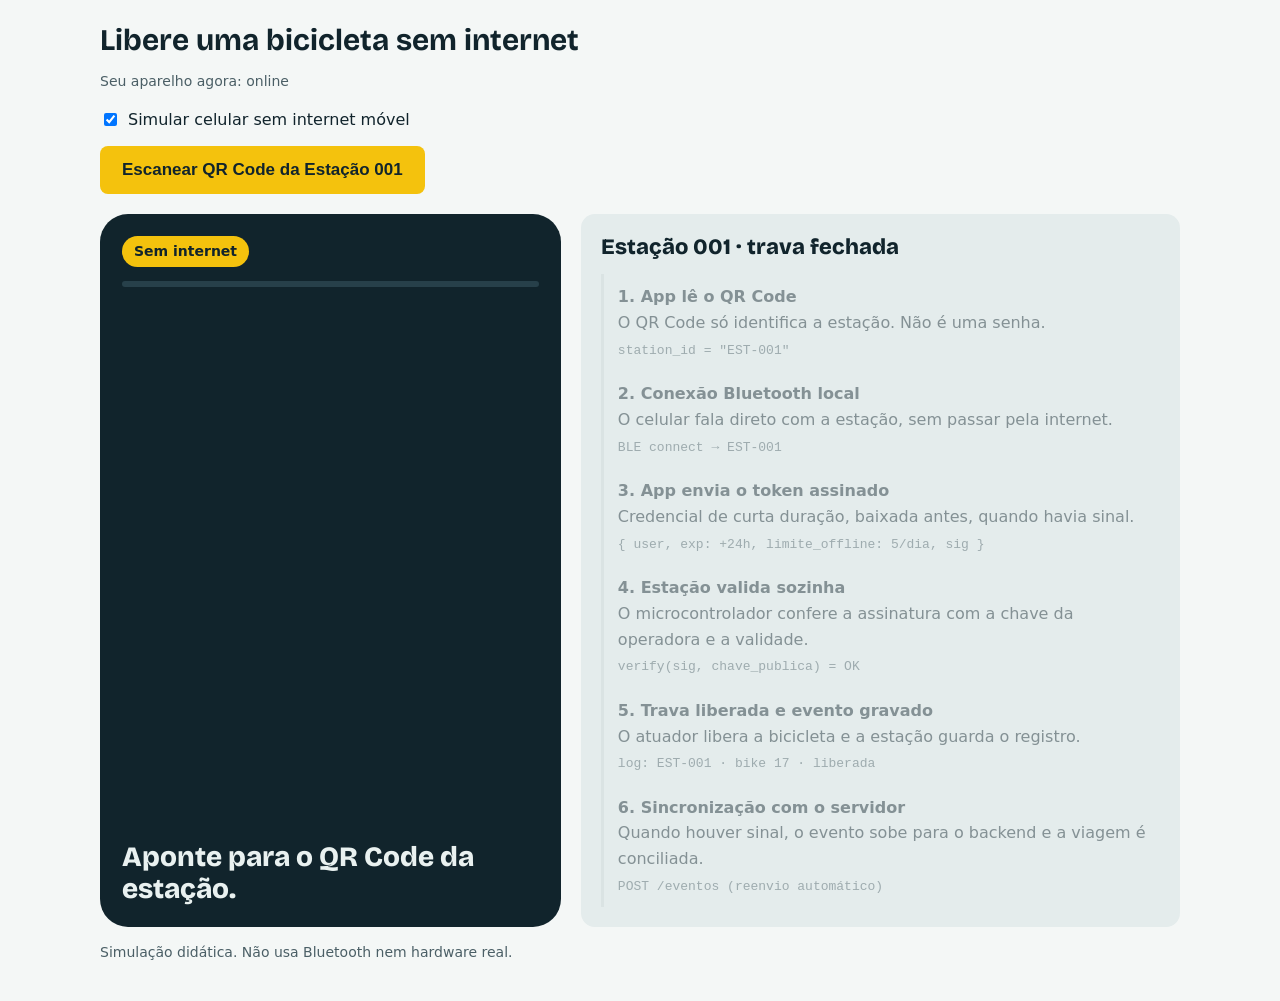
==== simulador.html @ 2314ff51 "Add files via upload" ====
<!doctype html>
<html lang="pt-BR">
<head>
<meta charset="utf-8">
<meta name="viewport" content="width=device-width, initial-scale=1">
<title>Simulador BikeConnect</title>
<link href="https://fonts.googleapis.com/css2?family=Bricolage+Grotesque:wght@600;800&display=swap" rel="stylesheet">
<link rel="stylesheet" href="style.css">
<style>
body{font-size:16px}.s{padding:24px 0}.s h1{font-size:30px;margin-bottom:6px}
.grid{display:grid;grid-template-columns:1fr 1.3fr;gap:20px;margin-top:20px}
.phone{background:#11242c;color:#e9f1f0;border-radius:28px;padding:22px;min-height:360px;display:flex;flex-direction:column;gap:14px}
.badge{align-self:flex-start;border-radius:99px;padding:4px 12px;font-size:14px;background:#27404a}.badge.off{background:var(--signal);color:#11242c;font-weight:700}
.msg{font:800 28px/1.15 "Bricolage Grotesque",sans-serif;margin-top:auto}
.bar{height:6px;border-radius:3px;background:#27404a;overflow:hidden}.bar b{display:block;height:100%;width:0;background:var(--signal);transition:width .5s}
.st{background:var(--soft);border-radius:14px;padding:20px}
.lock{font:800 22px "Bricolage Grotesque",sans-serif}.lock.open{color:var(--ocean)}
ol{list-style:none;margin:14px 0 0;padding:0}li{padding:10px 0 10px 14px;border-left:3px solid var(--line);margin:0;opacity:.45;transition:opacity .3s,border-color .3s}
li.on{opacity:1;border-color:var(--signal)}li b{display:block}li code{font-size:13px;color:var(--mute);word-break:break-all}
label{display:flex;gap:8px;align-items:center;margin:14px 0}.net{color:var(--mute);font-size:14px}
@media(max-width:700px){.grid{grid-template-columns:1fr}}
</style>
</head>
<body><div class="wrap s">
<h1>Libere uma bicicleta sem internet</h1>
<p class="net" id="net"></p>
<label><input type="checkbox" id="off" checked> Simular celular sem internet móvel</label>
<button class="btn alt" id="go">Escanear QR Code da Estação 001</button>
<div class="grid">
 <div class="phone" aria-live="polite"><span class="badge off" id="badge">Sem internet</span><div class="bar"><b id="bar"></b></div><div class="msg" id="msg">Aponte para o QR Code da estação.</div></div>
 <div class="st"><div class="lock" id="lock">Estação 001 · trava fechada</div>
  <ol id="steps">
   <li><b>1. App lê o QR Code</b>O QR Code só identifica a estação. Não é uma senha.<br><code>station_id = "EST-001"</code></li>
   <li><b>2. Conexão Bluetooth local</b>O celular fala direto com a estação, sem passar pela internet.<br><code>BLE connect → EST-001</code></li>
   <li><b>3. App envia o token assinado</b>Credencial de curta duração, baixada antes, quando havia sinal.<br><code>{ user, exp: +24h, limite_offline: 5/dia, sig }</code></li>
   <li><b>4. Estação valida sozinha</b>O microcontrolador confere a assinatura com a chave da operadora e a validade.<br><code>verify(sig, chave_publica) = OK</code></li>
   <li><b>5. Trava liberada e evento gravado</b>O atuador libera a bicicleta e a estação guarda o registro.<br><code>log: EST-001 · bike 17 · liberada</code></li>
   <li><b>6. Sincronização com o servidor</b>Quando houver sinal, o evento sobe para o backend e a viagem é conciliada.<br><code>POST /eventos (reenvio automático)</code></li>
  </ol></div>
</div>
<p class="net">Simulação didática. Não usa Bluetooth nem hardware real.</p>
</div>
<script>
var $=function(i){return document.getElementById(i)},lis=document.querySelectorAll('#steps li'),run=false;
function net(){$('net').textContent='Seu aparelho agora: '+(navigator.onLine?'online':'offline')}
net();addEventListener('online',net);addEventListener('offline',net);
$('off').onchange=function(){var o=this.checked;$('badge').textContent=o?'Sem internet':'Com internet';$('badge').className='badge'+(o?' off':'')};
var msgs=['Lendo o QR Code…','Conectando à estação por Bluetooth…','Enviando token assinado…','Estação validando o token…','Bicicleta liberada. Boa viagem!','Viagem sincronizada com o servidor.'];
function wait(t){return new Promise(function(r){setTimeout(r,t)})}
$('go').onclick=async function(){
 if(run)return;run=true;this.disabled=true;
 lis.forEach(function(l){l.className=''});$('lock').textContent='Estação 001 · trava fechada';$('lock').className='lock';$('bar').style.width='0';
 var off=$('off').checked;
 for(var i=0;i<6;i++){
  if(i==5&&off){$('msg').textContent='Sem sinal. O evento fica guardado até o celular voltar a ter internet…';await wait(1600);$('badge').textContent='Com internet';$('badge').className='badge';$('off').checked=false}
  lis[i].className='on';$('msg').textContent=msgs[i];$('bar').style.width=((i+1)/6*100)+'%';
  if(i==4){$('lock').textContent='Estação 001 · trava liberada';$('lock').className='lock open'}
  await wait(1100)}
 run=false;this.disabled=false;this.textContent='Repetir simulação';$('off').checked=true;$('badge').textContent='Sem internet';$('badge').className='badge off'};
</script>
</body></html>
---- style.css ----
:root{--paper:#f4f7f6;--ink:#11242c;--ocean:#0a5c78;--signal:#f4c20d;--line:#cfdad9;--soft:#e4ecec;--mute:#4b5f66}
@media (prefers-color-scheme:dark){:root{--paper:#0e1a20;--ink:#e9f1f0;--ocean:#6cc4de;--line:#27404a;--soft:#16272f;--mute:#9db3ba}}
*{box-sizing:border-box}html{scroll-behavior:smooth;scroll-padding-top:72px}
body{margin:0;background:var(--paper);color:var(--ink);font:18px/1.6 system-ui,-apple-system,"Segoe UI",sans-serif}
h1,h2,h3{font-family:"Bricolage Grotesque",system-ui,sans-serif;line-height:1.08;margin:0}
a{color:var(--ocean)}:focus-visible{outline:3px solid var(--signal);outline-offset:3px}
.wrap{max-width:1080px;margin:0 auto;padding:0 24px}
header{position:sticky;top:0;z-index:5;background:var(--paper);border-bottom:1px solid var(--line)}
header .wrap{display:flex;justify-content:space-between;align-items:center;height:64px}
.logo{font:800 22px "Bricolage Grotesque",sans-serif;text-decoration:none;color:var(--ink)}
.logo i{display:inline-block;width:12px;height:12px;border-radius:50%;background:var(--signal);margin-right:8px}
nav a{margin-left:20px;text-decoration:none;color:var(--mute);font-size:16px}nav a:hover{color:var(--ink)}
.hero{display:grid;grid-template-columns:1.2fr 1fr;gap:56px;align-items:center;padding:72px 0}
.hero h1{font-size:clamp(40px,6vw,72px);font-weight:800;letter-spacing:-.02em}
.hero p{max-width:34em;color:var(--mute);margin:24px 0}
.btn{display:inline-block;padding:14px 22px;border-radius:8px;background:var(--ink);color:var(--paper);font-weight:600;text-decoration:none;border:0;font-size:17px;cursor:pointer}
.btn.alt{background:var(--signal);color:#11242c}.btn[disabled]{opacity:.5;cursor:default}
.qr{background:#11242c;color:#e9f1f0;padding:32px;border-radius:20px;text-align:center}
.qr #qr{background:#fff;padding:14px;border-radius:12px;display:inline-block;line-height:0}
.qr p{color:#e9f1f0;margin:20px 0 6px;font-size:17px}.qr small{color:#9db3ba;word-break:break-all}
section{padding:64px 0;border-top:1px solid var(--line)}
section h2{font-size:clamp(30px,4vw,46px);font-weight:800;margin-bottom:12px}
.lead{color:var(--mute);max-width:40em;margin:0 0 32px}
details{border-bottom:1px solid var(--line)}
summary{cursor:pointer;padding:20px 0;list-style:none;display:flex;gap:16px;align-items:baseline;font:700 22px "Bricolage Grotesque",sans-serif}
summary::-webkit-details-marker{display:none}summary span{margin-left:auto;font:400 15px system-ui;color:var(--mute);white-space:nowrap}
summary::before{content:"+";color:var(--ocean);width:16px}details[open] summary::before{content:"–"}
details p{margin:0 0 22px 32px;max-width:44em}
.two{display:grid;grid-template-columns:1fr 1fr;gap:24px}
.card{background:var(--soft);border-radius:14px;padding:28px}
.card h3{font-size:26px;margin-bottom:4px}.card .tag{color:var(--mute);font-size:15px;margin:0 0 16px}
dl{margin:0}dt{font-weight:700;font-size:15px;margin-top:12px;color:var(--ocean)}dd{margin:2px 0 0}
.note{border-left:4px solid var(--signal);padding:4px 0 4px 18px;margin-top:32px;max-width:46em}
iframe{width:100%;height:720px;border:1px solid var(--line);border-radius:14px;background:var(--paper)}
footer{border-top:1px solid var(--line);padding:32px 0;color:var(--mute);font-size:15px}
@media(max-width:800px){.hero,.two{grid-template-columns:1fr}nav a:not(:last-child){display:none}summary span{display:none}iframe{height:820px}}
@media(prefers-reduced-motion:reduce){html{scroll-behavior:auto}*{animation:none!important;transition:none!important}}
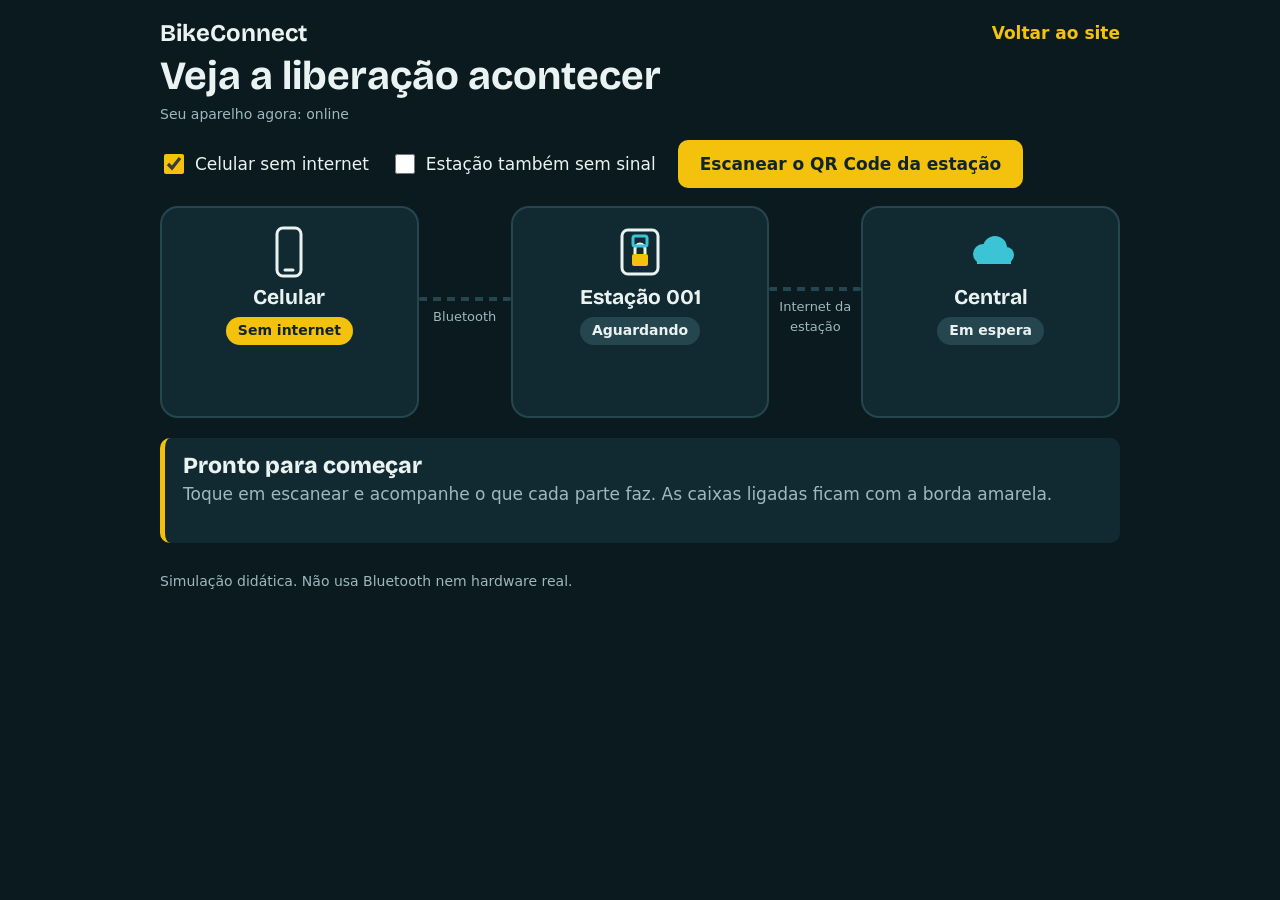
==== commit 57b46279: "Update viewport meta tag and enhance layout styles" ====
--- a/simulador.html
+++ b/simulador.html
@@ -2,60 +2,106 @@
 <html lang="pt-BR">
 <head>
 <meta charset="utf-8">
-<meta name="viewport" content="width=device-width, initial-scale=1">
+<meta name="viewport" content="width=device-width, initial-scale=1, viewport-fit=cover">
 <title>Simulador BikeConnect</title>
 <link href="https://fonts.googleapis.com/css2?family=Bricolage+Grotesque:wght@600;800&display=swap" rel="stylesheet">
-<link rel="stylesheet" href="style.css">
 <style>
-body{font-size:16px}.s{padding:24px 0}.s h1{font-size:30px;margin-bottom:6px}
-.grid{display:grid;grid-template-columns:1fr 1.3fr;gap:20px;margin-top:20px}
-.phone{background:#11242c;color:#e9f1f0;border-radius:28px;padding:22px;min-height:360px;display:flex;flex-direction:column;gap:14px}
-.badge{align-self:flex-start;border-radius:99px;padding:4px 12px;font-size:14px;background:#27404a}.badge.off{background:var(--signal);color:#11242c;font-weight:700}
-.msg{font:800 28px/1.15 "Bricolage Grotesque",sans-serif;margin-top:auto}
-.bar{height:6px;border-radius:3px;background:#27404a;overflow:hidden}.bar b{display:block;height:100%;width:0;background:var(--signal);transition:width .5s}
-.st{background:var(--soft);border-radius:14px;padding:20px}
-.lock{font:800 22px "Bricolage Grotesque",sans-serif}.lock.open{color:var(--ocean)}
-ol{list-style:none;margin:14px 0 0;padding:0}li{padding:10px 0 10px 14px;border-left:3px solid var(--line);margin:0;opacity:.45;transition:opacity .3s,border-color .3s}
-li.on{opacity:1;border-color:var(--signal)}li b{display:block}li code{font-size:13px;color:var(--mute);word-break:break-all}
-label{display:flex;gap:8px;align-items:center;margin:14px 0}.net{color:var(--mute);font-size:14px}
-@media(max-width:700px){.grid{grid-template-columns:1fr}}
+:root{--bg:#0a1a1f;--sf:#112a31;--ink:#eaf3f1;--mute:#9fb8bd;--sig:#f4c20d;--teal:#3cc4d6;--line:#25464f;--red:#e5533d;--ok:#2fb57a}
+*{box-sizing:border-box}html,body{margin:0;background:var(--bg);color:var(--ink)}
+body{font:17px/1.55 system-ui,-apple-system,"Segoe UI",Roboto,sans-serif;padding:env(safe-area-inset-top) 0 env(safe-area-inset-bottom)}
+h1,h2,h3{font-family:"Bricolage Grotesque",system-ui,sans-serif;margin:0;line-height:1.1}
+.wrap{max-width:1000px;margin:0 auto;padding:20px}
+.top{display:flex;justify-content:space-between;align-items:center;gap:12px;margin-bottom:8px}
+.top a{color:var(--sig);font-weight:600;text-decoration:none}
+body.embed .top,body.embed h1{display:none}body.embed .wrap{padding:8px 4px}
+.ctl{display:flex;flex-wrap:wrap;gap:10px 22px;align-items:center;margin:14px 0 18px}
+.ctl label{display:flex;gap:8px;align-items:center;cursor:pointer;min-height:44px}
+.ctl input{width:20px;height:20px;accent-color:var(--sig)}
+button{font:700 17px system-ui;padding:13px 22px;border:0;border-radius:10px;background:var(--sig);color:#11242c;cursor:pointer;min-height:48px}
+button[disabled]{opacity:.5;cursor:default}
+:focus-visible{outline:3px solid var(--teal);outline-offset:3px}
+.stage{display:flex;align-items:stretch;gap:0}
+.actor{flex:1 1 0;background:var(--sf);border:2px solid var(--line);border-radius:18px;padding:16px;text-align:center;transition:border-color .3s,transform .3s}
+.actor.on{border-color:var(--sig);transform:translateY(-3px)}
+.actor svg{width:56px;height:56px;margin:0 auto 6px;display:block}
+.actor h3{font-size:21px}
+.chip{display:inline-block;margin:8px 0 4px;padding:3px 12px;border-radius:99px;font-size:14px;font-weight:700;background:var(--sig);color:#11242c}
+.chip.ok{background:var(--ok);color:#fff}.chip.mute{background:var(--line);color:var(--ink)}
+.actor p{margin:6px 0 0;color:var(--mute);font-size:15px;min-height:3em}
+.link{flex:0 0 92px;display:flex;flex-direction:column;align-items:center;justify-content:center;gap:6px;font-size:13px;color:var(--mute);text-align:center}
+.link::before{content:"";display:block;width:100%;height:4px;background:repeating-linear-gradient(90deg,var(--line) 0 8px,transparent 8px 14px);border-radius:2px}
+.link.on::before{background:var(--sig);animation:fl .9s linear infinite alternate}
+.link.on{color:var(--sig);font-weight:700}
+@keyframes fl{from{opacity:.35}to{opacity:1}}
+.cap{background:var(--sf);border-left:5px solid var(--sig);border-radius:10px;padding:14px 18px;margin:20px 0 14px;min-height:6.2em}
+.cap b{display:block;font:800 23px "Bricolage Grotesque",sans-serif;margin-bottom:2px}
+.cap span{color:var(--mute)}
+ol{list-style:none;margin:0;padding:0;display:grid;grid-template-columns:repeat(4,1fr);gap:6px 16px;font-size:14px}
+ol li{border-left:3px solid var(--line);padding:4px 0 4px 10px;opacity:.5}ol li.on{opacity:1;border-color:var(--sig)}ol li.done{opacity:.85;border-color:var(--ok)}
+.note{color:var(--mute);font-size:14px;margin-top:14px}
+@media(max-width:720px){
+ body{font-size:16px}.stage{flex-direction:column}.link{flex-basis:auto;min-height:62px;flex-direction:row;gap:10px}
+ .link::before{width:4px;height:36px;background:repeating-linear-gradient(180deg,var(--line) 0 8px,transparent 8px 14px)}
+ .link.on::before{background:var(--sig)}ol{grid-template-columns:1fr 1fr}.ctl button{width:100%}
+}
+@media(prefers-reduced-motion:reduce){*{animation:none!important;transition:none!important}}
 </style>
 </head>
-<body><div class="wrap s">
-<h1>Libere uma bicicleta sem internet</h1>
-<p class="net" id="net"></p>
-<label><input type="checkbox" id="off" checked> Simular celular sem internet móvel</label>
-<button class="btn alt" id="go">Escanear QR Code da Estação 001</button>
-<div class="grid">
- <div class="phone" aria-live="polite"><span class="badge off" id="badge">Sem internet</span><div class="bar"><b id="bar"></b></div><div class="msg" id="msg">Aponte para o QR Code da estação.</div></div>
- <div class="st"><div class="lock" id="lock">Estação 001 · trava fechada</div>
-  <ol id="steps">
-   <li><b>1. App lê o QR Code</b>O QR Code só identifica a estação. Não é uma senha.<br><code>station_id = "EST-001"</code></li>
-   <li><b>2. Conexão Bluetooth local</b>O celular fala direto com a estação, sem passar pela internet.<br><code>BLE connect → EST-001</code></li>
-   <li><b>3. App envia o token assinado</b>Credencial de curta duração, baixada antes, quando havia sinal.<br><code>{ user, exp: +24h, limite_offline: 5/dia, sig }</code></li>
-   <li><b>4. Estação valida sozinha</b>O microcontrolador confere a assinatura com a chave da operadora e a validade.<br><code>verify(sig, chave_publica) = OK</code></li>
-   <li><b>5. Trava liberada e evento gravado</b>O atuador libera a bicicleta e a estação guarda o registro.<br><code>log: EST-001 · bike 17 · liberada</code></li>
-   <li><b>6. Sincronização com o servidor</b>Quando houver sinal, o evento sobe para o backend e a viagem é conciliada.<br><code>POST /eventos (reenvio automático)</code></li>
-  </ol></div>
+<body>
+<div class="wrap">
+<div class="top"><h2 style="font-size:24px">BikeConnect</h2><a href="index.html">Voltar ao site</a></div>
+<h1 style="font-size:clamp(28px,6vw,40px)">Veja a liberação acontecer</h1>
+<p id="net" class="note" style="margin:6px 0 0"></p>
+<div class="ctl">
+ <label><input type="checkbox" id="offP" checked> Celular sem internet</label>
+ <label><input type="checkbox" id="offS"> Estação também sem sinal</label>
+ <button id="go">Escanear o QR Code da estação</button>
 </div>
-<p class="net">Simulação didática. Não usa Bluetooth nem hardware real.</p>
+<div class="stage">
+ <div class="actor" id="aP"><svg viewBox="0 0 56 56" fill="none" stroke="#eaf3f1" stroke-width="3"><rect x="16" y="4" width="24" height="48" rx="6"/><path d="M24 46h8" stroke-linecap="round"/></svg><h3>Celular</h3><span class="chip" id="cP">Sem internet</span><p id="tP"></p></div>
+ <div class="link" id="l1"><span id="m1">Bluetooth</span></div>
+ <div class="actor" id="aS"><svg viewBox="0 0 56 56" fill="none" stroke="#eaf3f1" stroke-width="3"><rect x="10" y="6" width="36" height="44" rx="6"/><rect x="20" y="30" width="16" height="12" rx="2" fill="#f4c20d" stroke="none"/><path d="M23 30v-5a5 5 0 0 1 10 0v5"/><rect x="21" y="12" width="14" height="10" rx="2" stroke="#3cc4d6"/></svg><h3>Estação 001</h3><span class="chip mute" id="cS">Aguardando</span><p id="tS"></p></div>
+ <div class="link" id="l2"><span id="m2">Internet da estação</span></div>
+ <div class="actor" id="aC"><svg viewBox="0 0 56 56" fill="#3cc4d6"><circle cx="20" cy="30" r="10"/><circle cx="32" cy="24" r="12"/><circle cx="43" cy="31" r="8"/><rect x="14" y="30" width="34" height="10"/></svg><h3>Central</h3><span class="chip mute" id="cC">Em espera</span><p id="tC"></p></div>
+</div>
+<div class="cap" aria-live="polite"><b id="ct">Pronto para começar</b><span id="cd">Toque em escanear e acompanhe o que cada parte faz. As caixas ligadas ficam com a borda amarela.</span></div>
+<ol id="ol"></ol>
+<p class="note">Simulação didática. Não usa Bluetooth nem hardware real.</p>
 </div>
 <script>
-var $=function(i){return document.getElementById(i)},lis=document.querySelectorAll('#steps li'),run=false;
-function net(){$('net').textContent='Seu aparelho agora: '+(navigator.onLine?'online':'offline')}
-net();addEventListener('online',net);addEventListener('offline',net);
-$('off').onchange=function(){var o=this.checked;$('badge').textContent=o?'Sem internet':'Com internet';$('badge').className='badge'+(o?' off':'')};
-var msgs=['Lendo o QR Code…','Conectando à estação por Bluetooth…','Enviando token assinado…','Estação validando o token…','Bicicleta liberada. Boa viagem!','Viagem sincronizada com o servidor.'];
+(function(){
+var $=function(i){return document.getElementById(i)},run=false;
+if(/embed/.test(location.search))document.body.className='embed';
+function net(){$('net').textContent='Seu aparelho agora: '+(navigator.onLine?'online':'offline')}net();addEventListener('online',net);addEventListener('offline',net);
 function wait(t){return new Promise(function(r){setTimeout(r,t)})}
-$('go').onclick=async function(){
- if(run)return;run=true;this.disabled=true;
- lis.forEach(function(l){l.className=''});$('lock').textContent='Estação 001 · trava fechada';$('lock').className='lock';$('bar').style.width='0';
- var off=$('off').checked;
- for(var i=0;i<6;i++){
-  if(i==5&&off){$('msg').textContent='Sem sinal. O evento fica guardado até o celular voltar a ter internet…';await wait(1600);$('badge').textContent='Com internet';$('badge').className='badge';$('off').checked=false}
-  lis[i].className='on';$('msg').textContent=msgs[i];$('bar').style.width=((i+1)/6*100)+'%';
-  if(i==4){$('lock').textContent='Estação 001 · trava liberada';$('lock').className='lock open'}
-  await wait(1100)}
- run=false;this.disabled=false;this.textContent='Repetir simulação';$('off').checked=true;$('badge').textContent='Sem internet';$('badge').className='badge off'};
+function chip(id,txt,k){var e=$(id);e.textContent=txt;e.className='chip'+(k?' '+k:'')}
+function reset(){chip('cP',$('offP').checked?'Sem internet':'Com internet',$('offP').checked?'':'ok');chip('cS','Aguardando','mute');chip('cC','Em espera','mute');['tP','tS','tC'].forEach(function(i){$(i).textContent=''});['aP','aS','aC','l1','l2'].forEach(function(i){$(i).classList.remove('on')});$('ol').innerHTML=''}
+function steps(){
+ var p=$('offP').checked,s=$('offS').checked,a=[];
+ a.push(['Lê o QR Code','O QR Code só diz qual é a estação (EST-001). Não é uma senha.',['aP'],null,function(){$('tP').textContent='Lendo o QR Code da estação';chip('cS','Pronta')}]);
+ a.push(['Conecta por Bluetooth','O celular conversa direto com a estação, sem passar pela internet.',['aP','aS'],['l1','Bluetooth'],function(){$('tP').textContent='Conectando à estação'}]);
+ a.push(['Envia o token','O token é uma credencial assinada, de curta duração. O app baixou antes, quando havia sinal.',['aP','aS'],['l1','token assinado'],function(){$('tP').textContent='Enviando o token';$('tS').textContent='Recebendo o token'}]);
+ a.push(['Valida sozinha','A estação confere a assinatura e a validade. Não precisa perguntar a ninguém.',['aS'],null,function(){chip('cS','Conferindo');$('tS').textContent='Assinatura e validade ok'}]);
+ a.push(['Libera e grava','A trava abre e a estação guarda o registro da retirada: quem, qual token, qual hora.',['aS','aP'],null,function(){chip('cS','Trava aberta','ok');$('tS').textContent='Registro gravado na memória';$('tP').textContent='Bicicleta liberada!'}]);
+ if(s)a.push(['Registro na fila','A estação está sem sinal agora. O registro fica guardado e segue assim que a conexão voltar.',['aS'],null,function(){chip('cS','Sem sinal');$('tS').textContent='1 registro na fila'}]);
+ a.push(['Estação avisa a central','A estação tem conexão própria. Ela envia à central os dados da retirada feita offline: usuário, token usado, estação e horário.',['aS','aC'],['l2','registro da retirada'],function(){chip('cS','Conectada','ok');$('tS').textContent='Registro enviado';chip('cC','Recebendo')}]);
+ a.push(['Central concilia','A central confere o token, registra a viagem e prepara a cobrança, mesmo que o celular ainda esteja sem internet.',['aC'],null,function(){chip('cC','Viagem registrada','ok');$('tC').textContent='Usuário, estação e horário salvos'}]);
+ if(p)a.push(['Celular sincroniza depois','Ao recuperar a internet, o app recebe o comprovante da viagem e novos tokens.',['aP','aC'],['l2','comprovante'],function(){chip('cP','Online','ok');$('tP').textContent='Comprovante recebido'}]);
+ return a}
+$('go').onclick=async function(){if(run)return;run=true;this.disabled=true;reset();var a=steps();
+ $('ol').innerHTML=a.map(function(x,i){return'<li>'+(i+1)+'. '+x[0]+'</li>'}).join('');var li=$('ol').children;
+ for(var i=0;i<a.length;i++){var x=a[i];
+  ['aP','aS','aC','l1','l2'].forEach(function(k){$(k).classList.remove('on')});
+  for(var j=0;j<i;j++)li[j].className='done';li[i].className='on';
+  x[2].forEach(function(k){$(k).classList.add('on')});
+  if(x[3]){$(x[3][0]).classList.add('on');$('m'+x[3][0].slice(1)).textContent=x[3][1]}
+  $('ct').textContent=(i+1)+'. '+x[0];$('cd').textContent=x[1];x[4]();await wait(2800)}
+ ['aP','aS','aC','l1','l2'].forEach(function(k){$(k).classList.remove('on')});
+ for(var j=0;j<li.length;j++)li[j].className='done';
+ $('ct').textContent='Pronto';$('cd').textContent='A bicicleta saiu sem o celular precisar de internet, e a central ficou com o registro completo da retirada.';
+ run=false;this.disabled=false;this.textContent='Repetir simulação'};
+$('offP').onchange=function(){if(!run)reset()};reset();
+})();
 </script>
-</body></html>
+</body>
+</html>
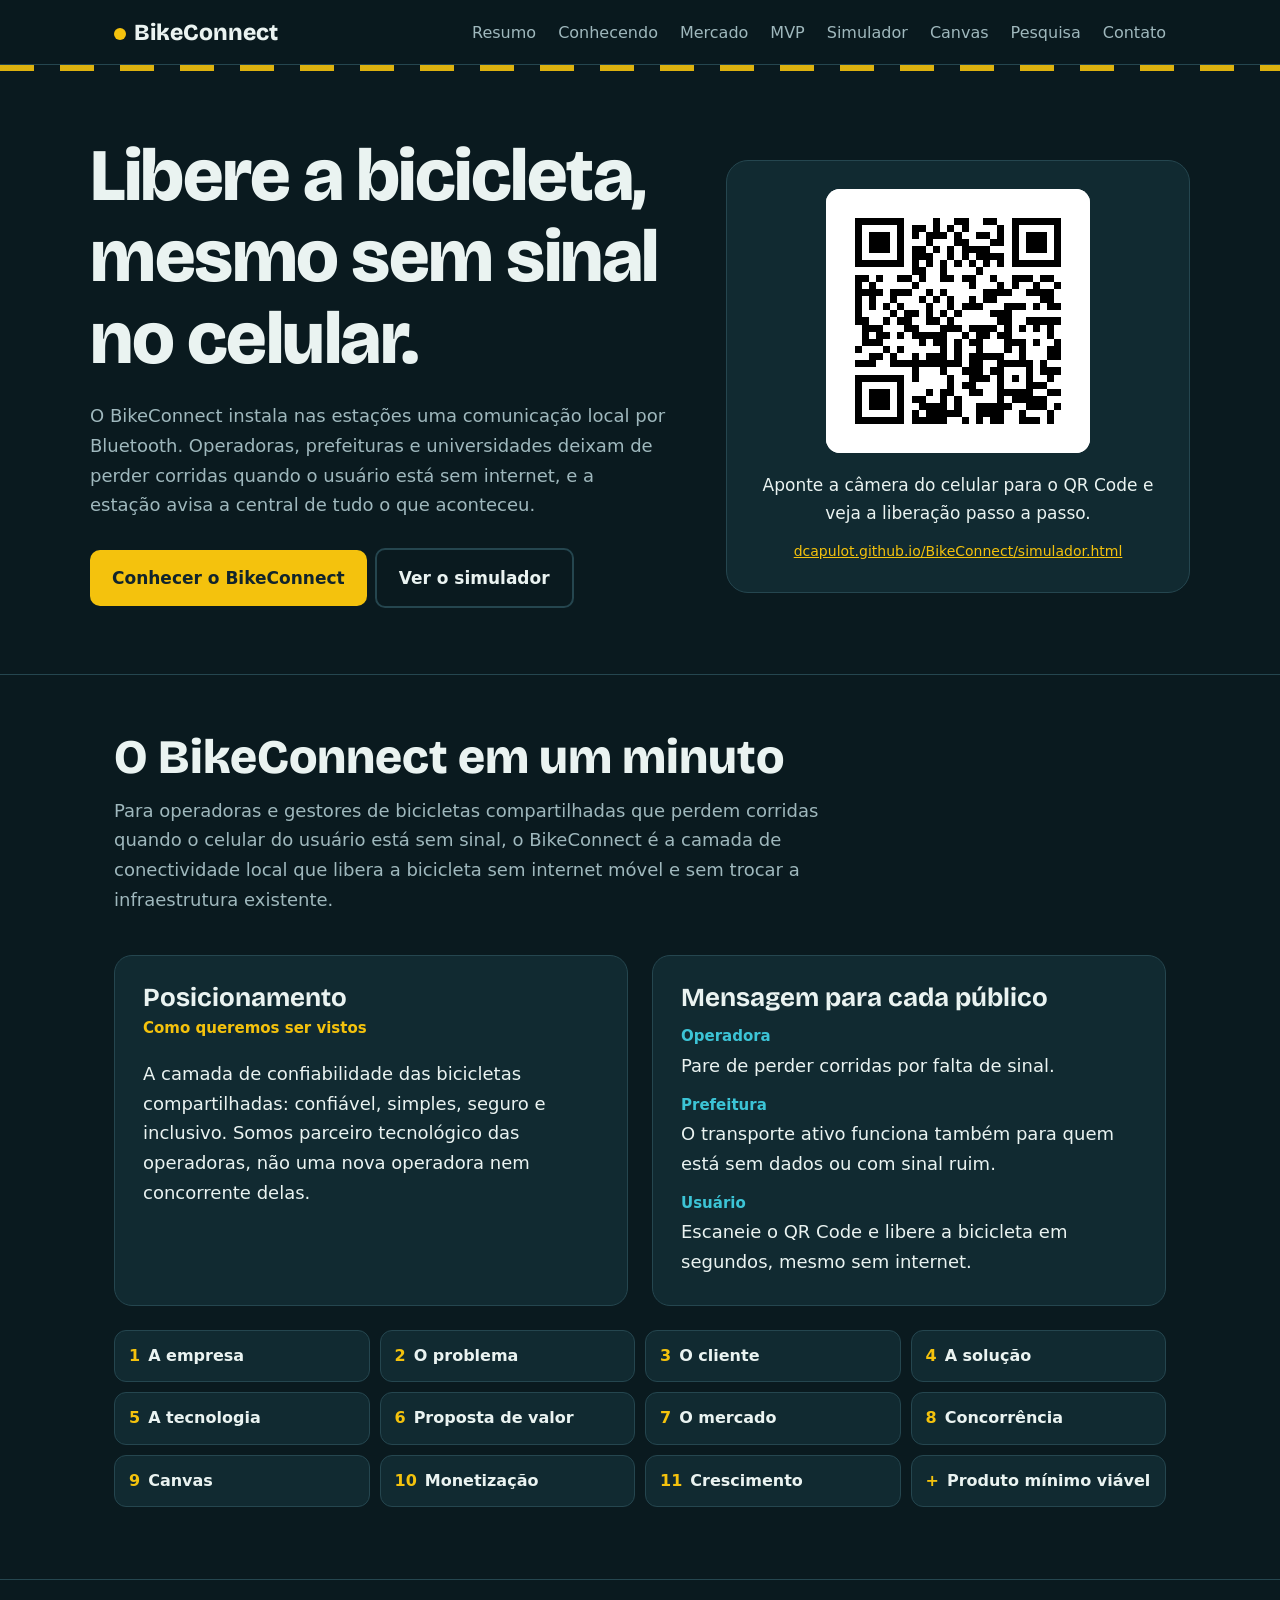
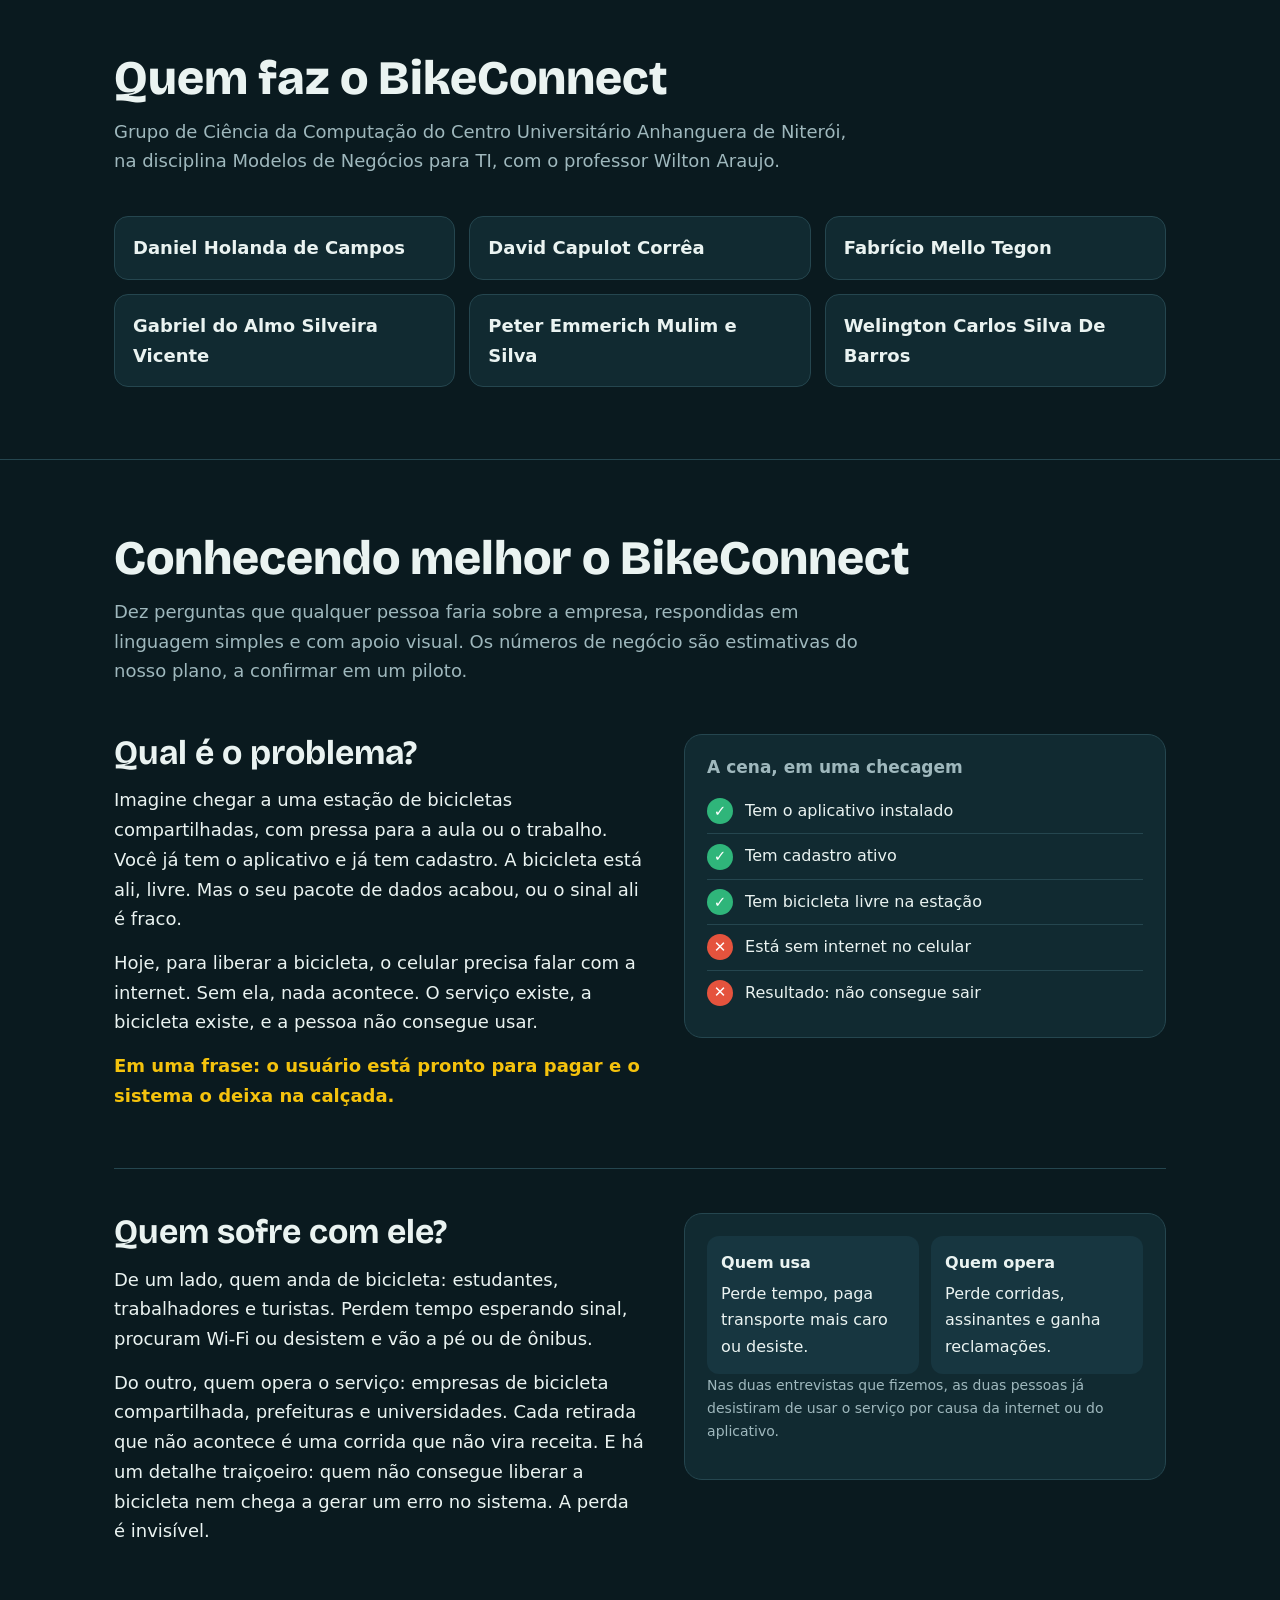
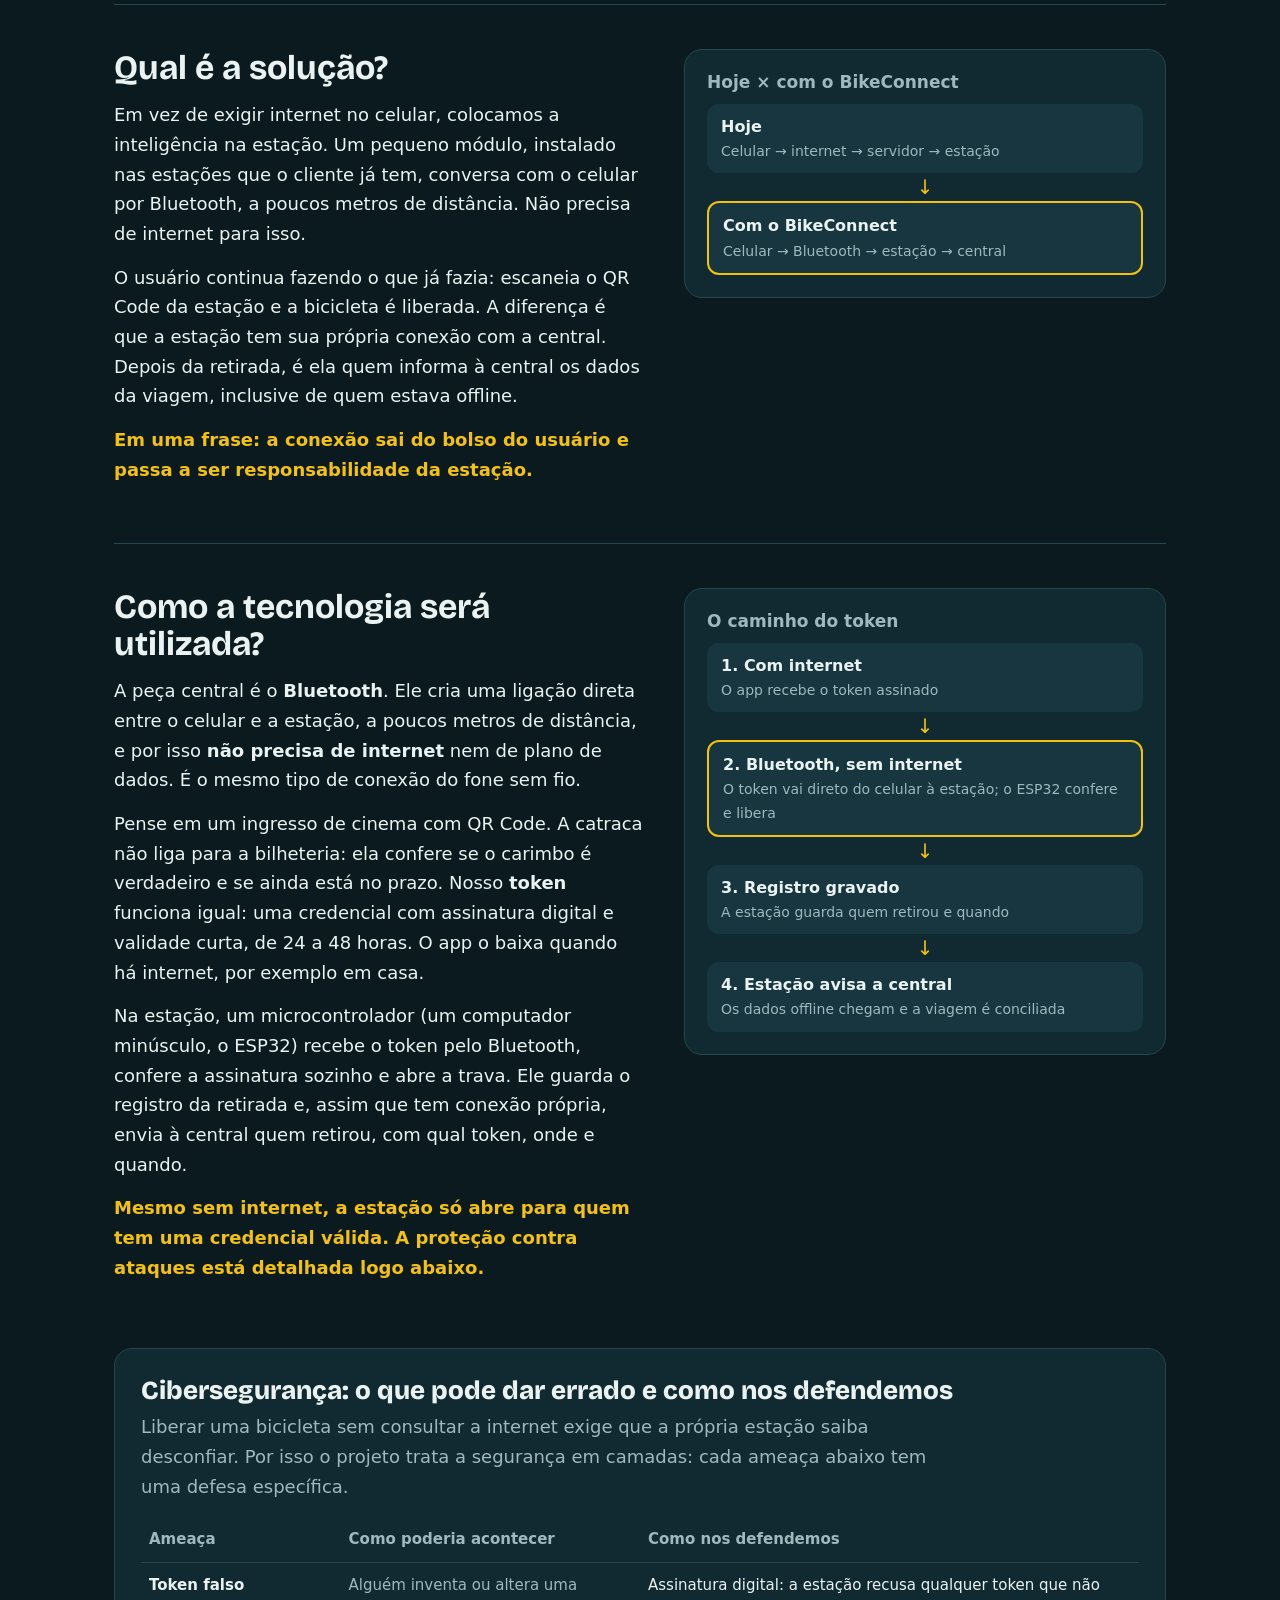
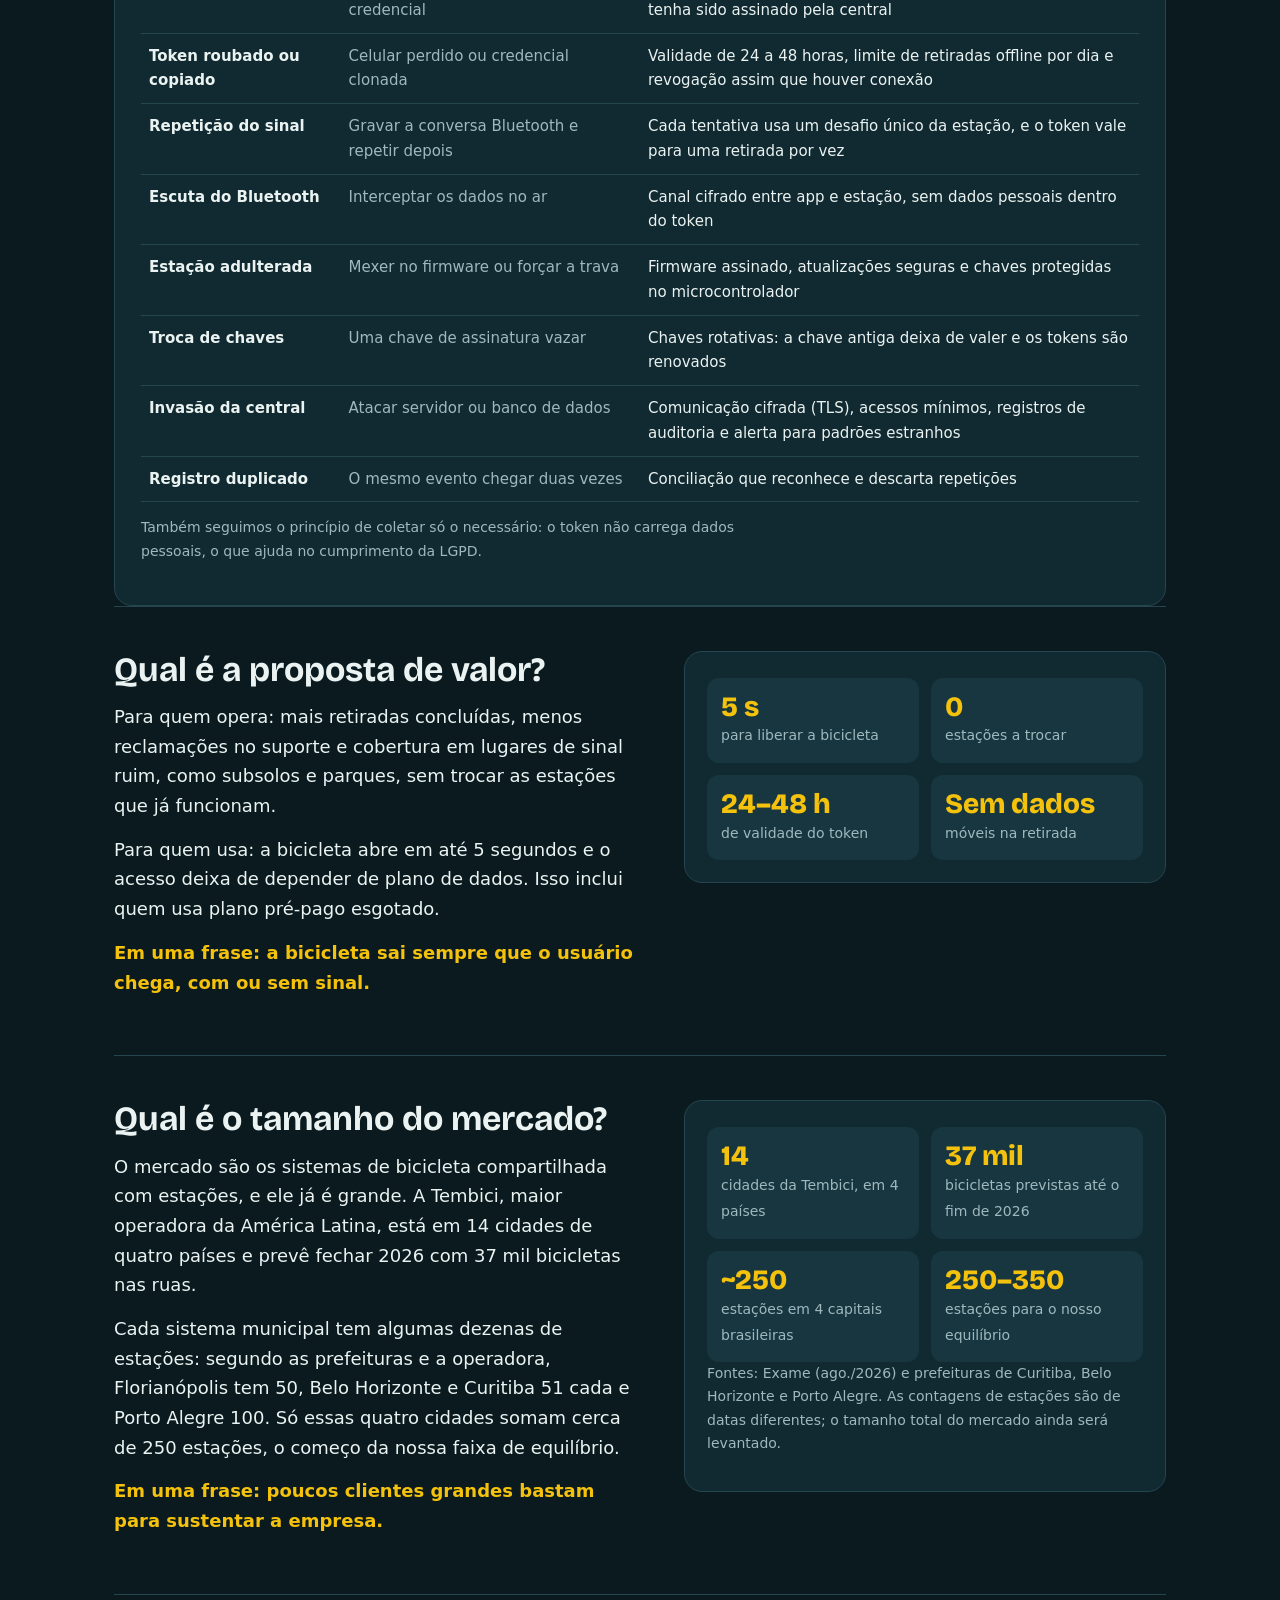
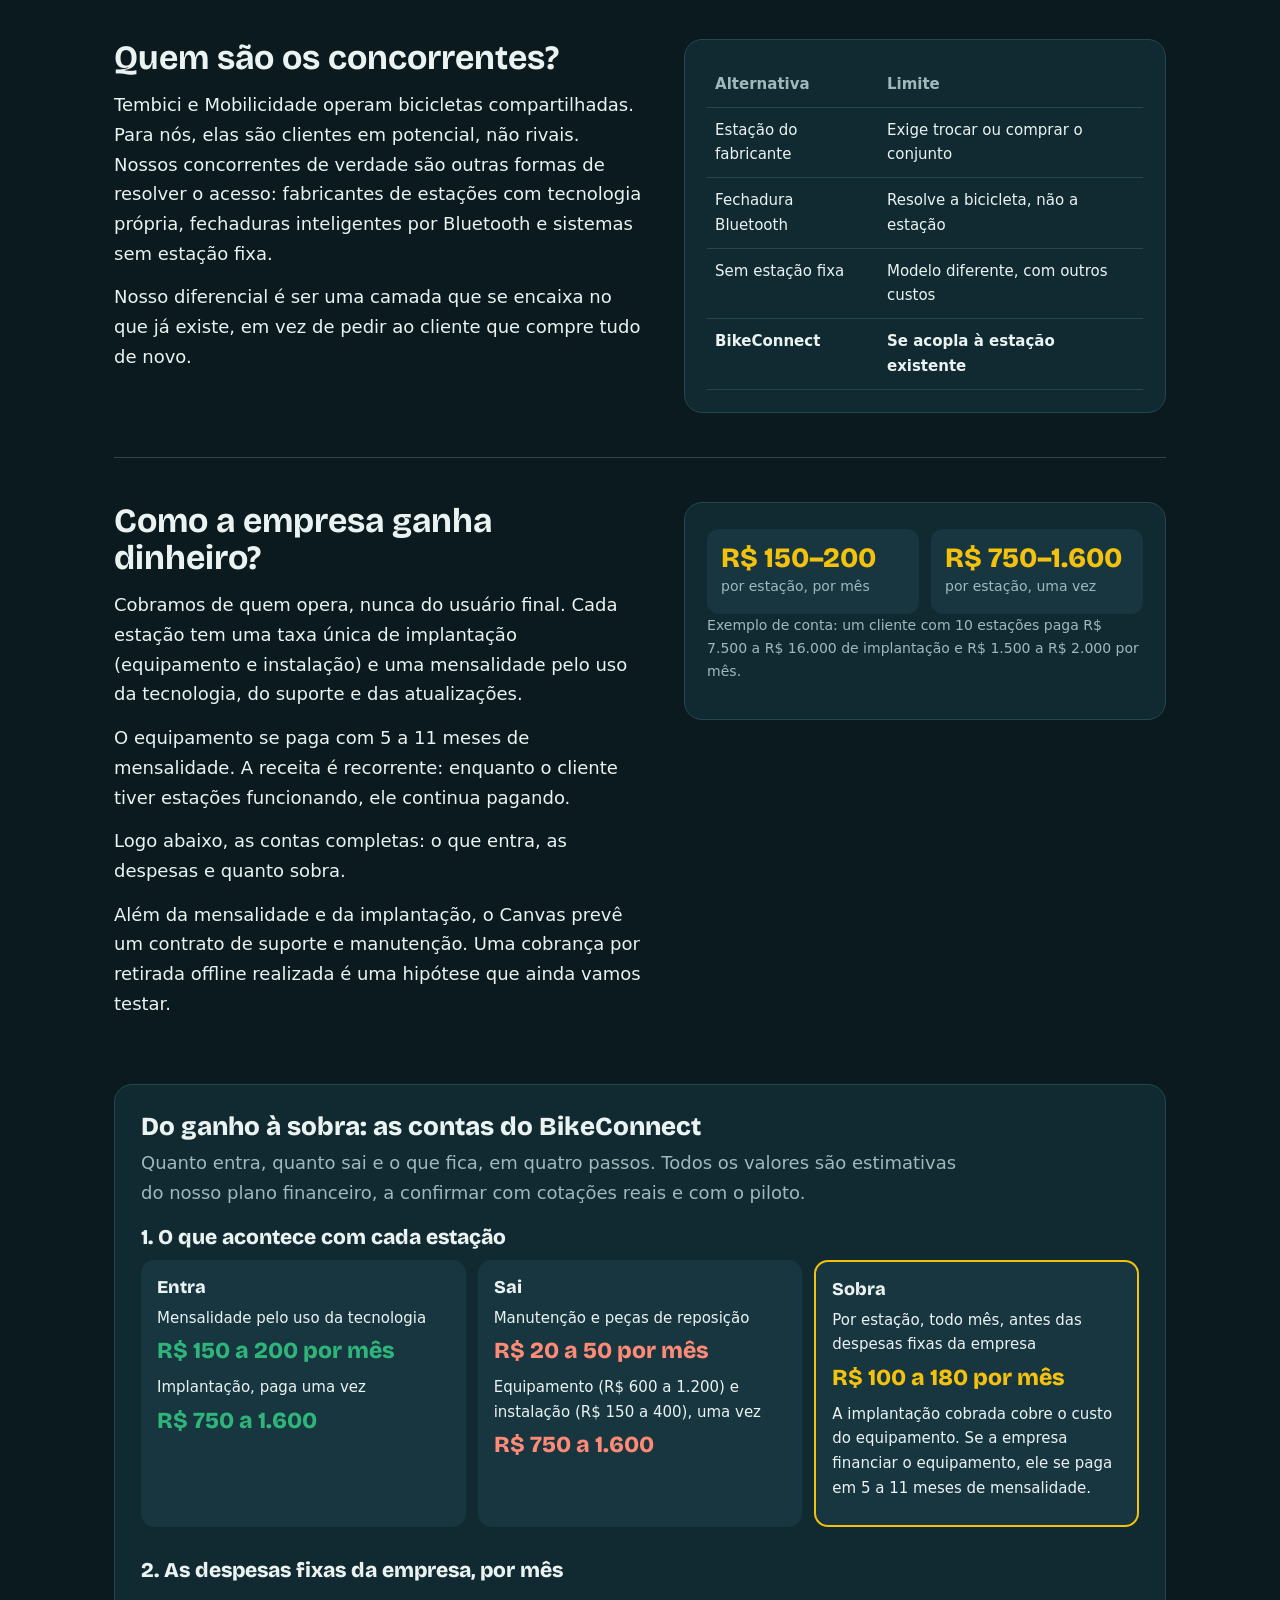
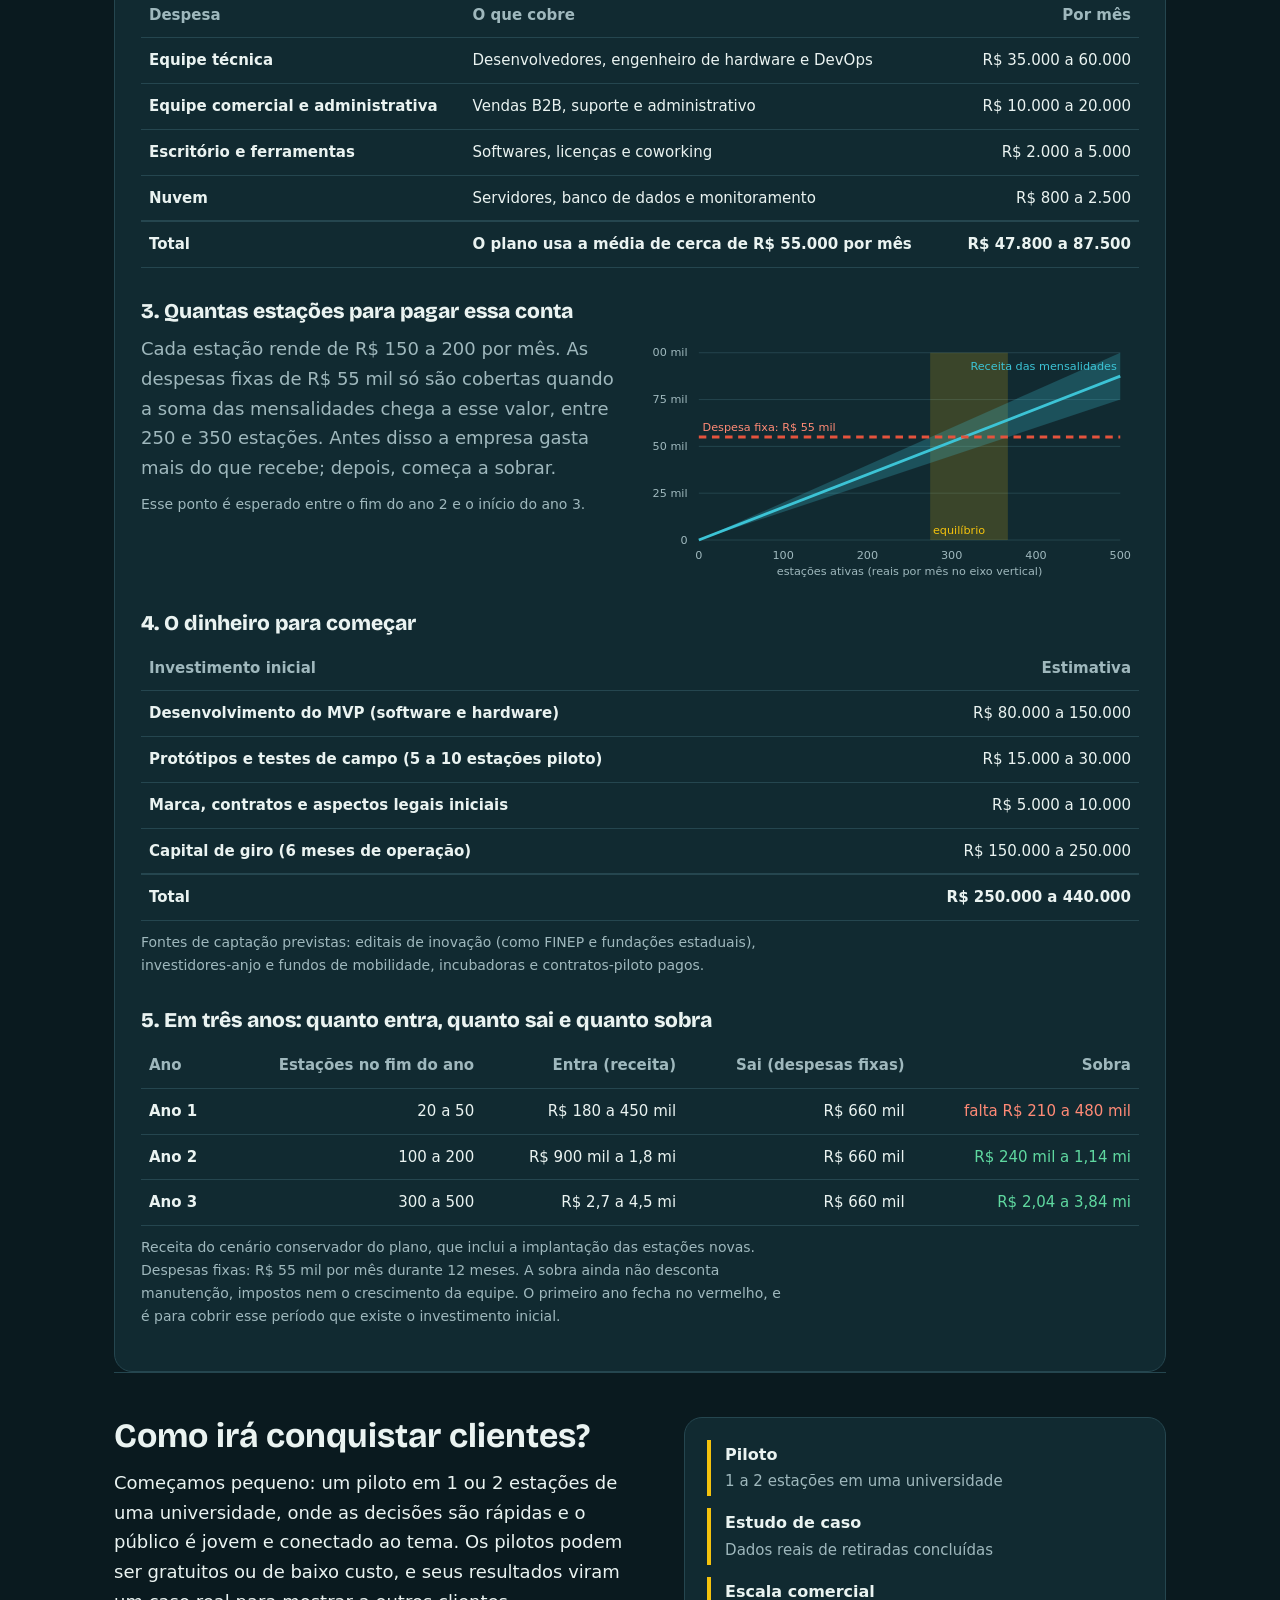
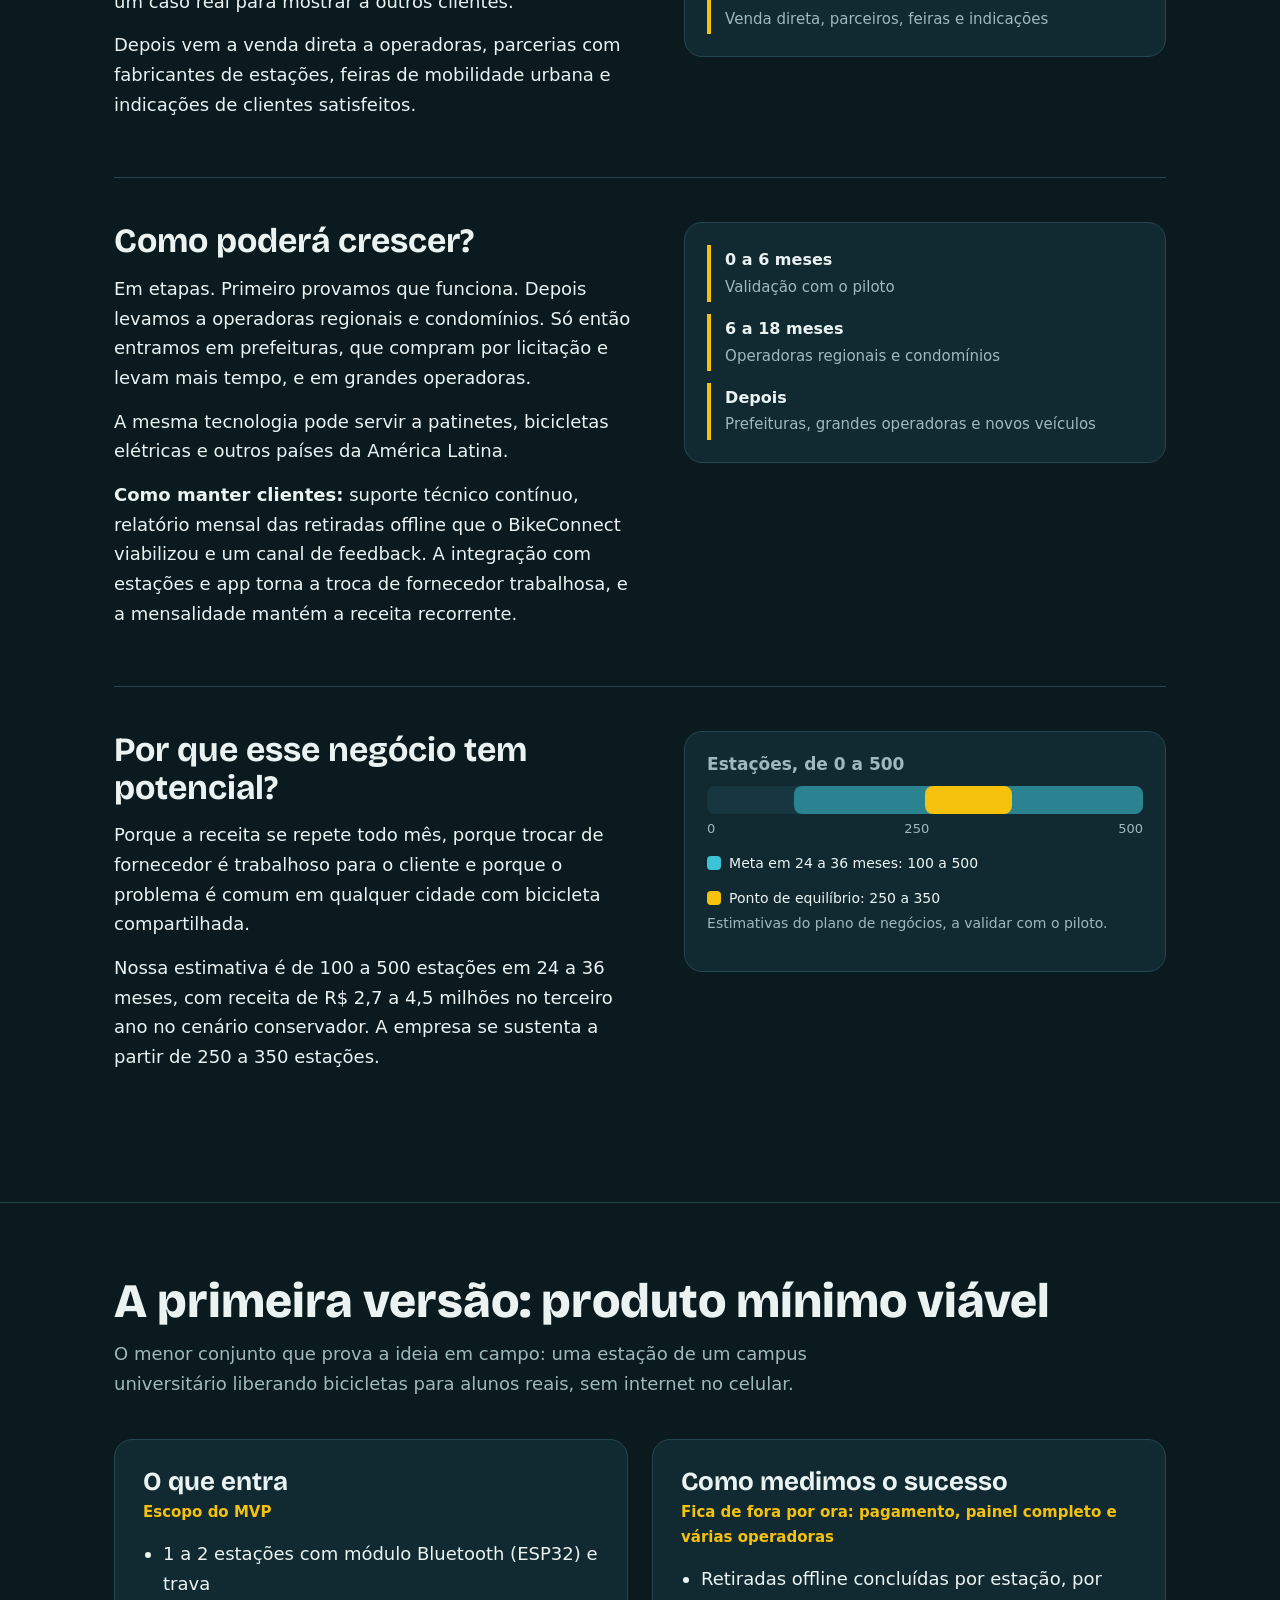
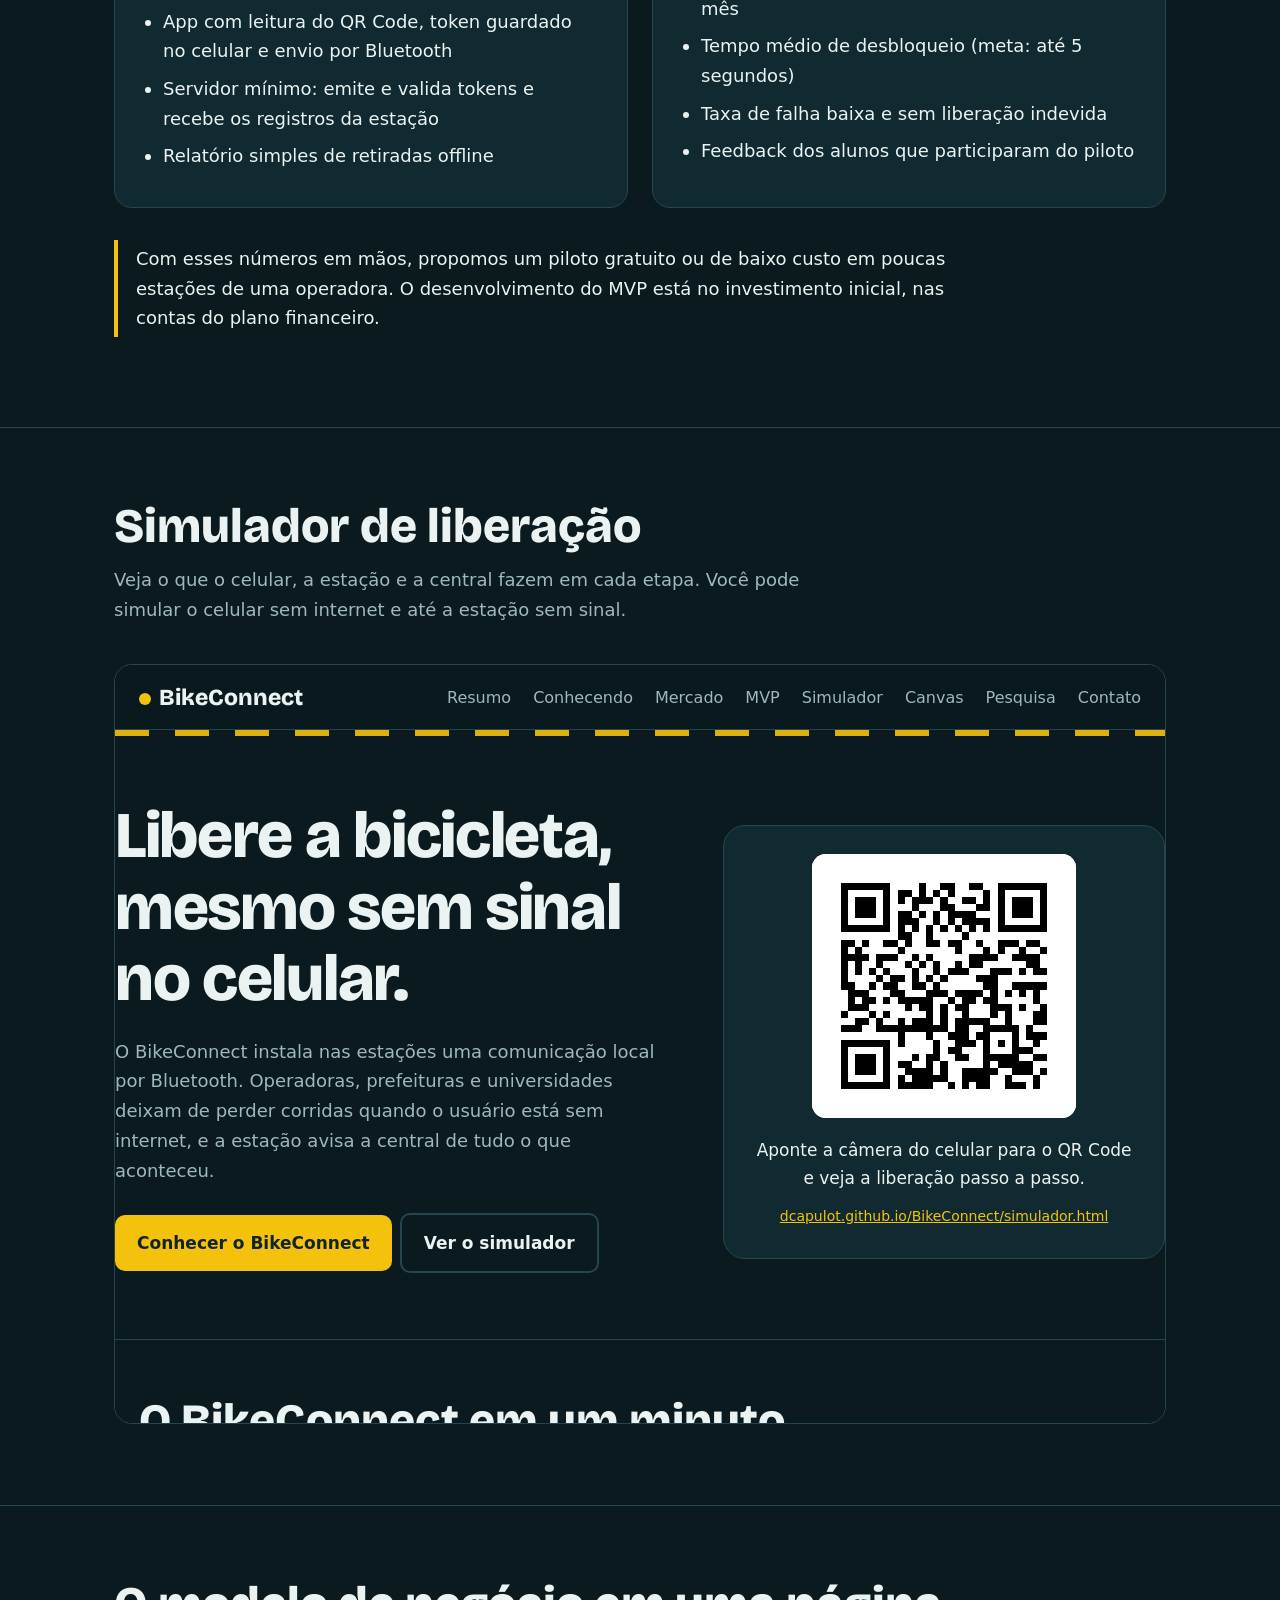
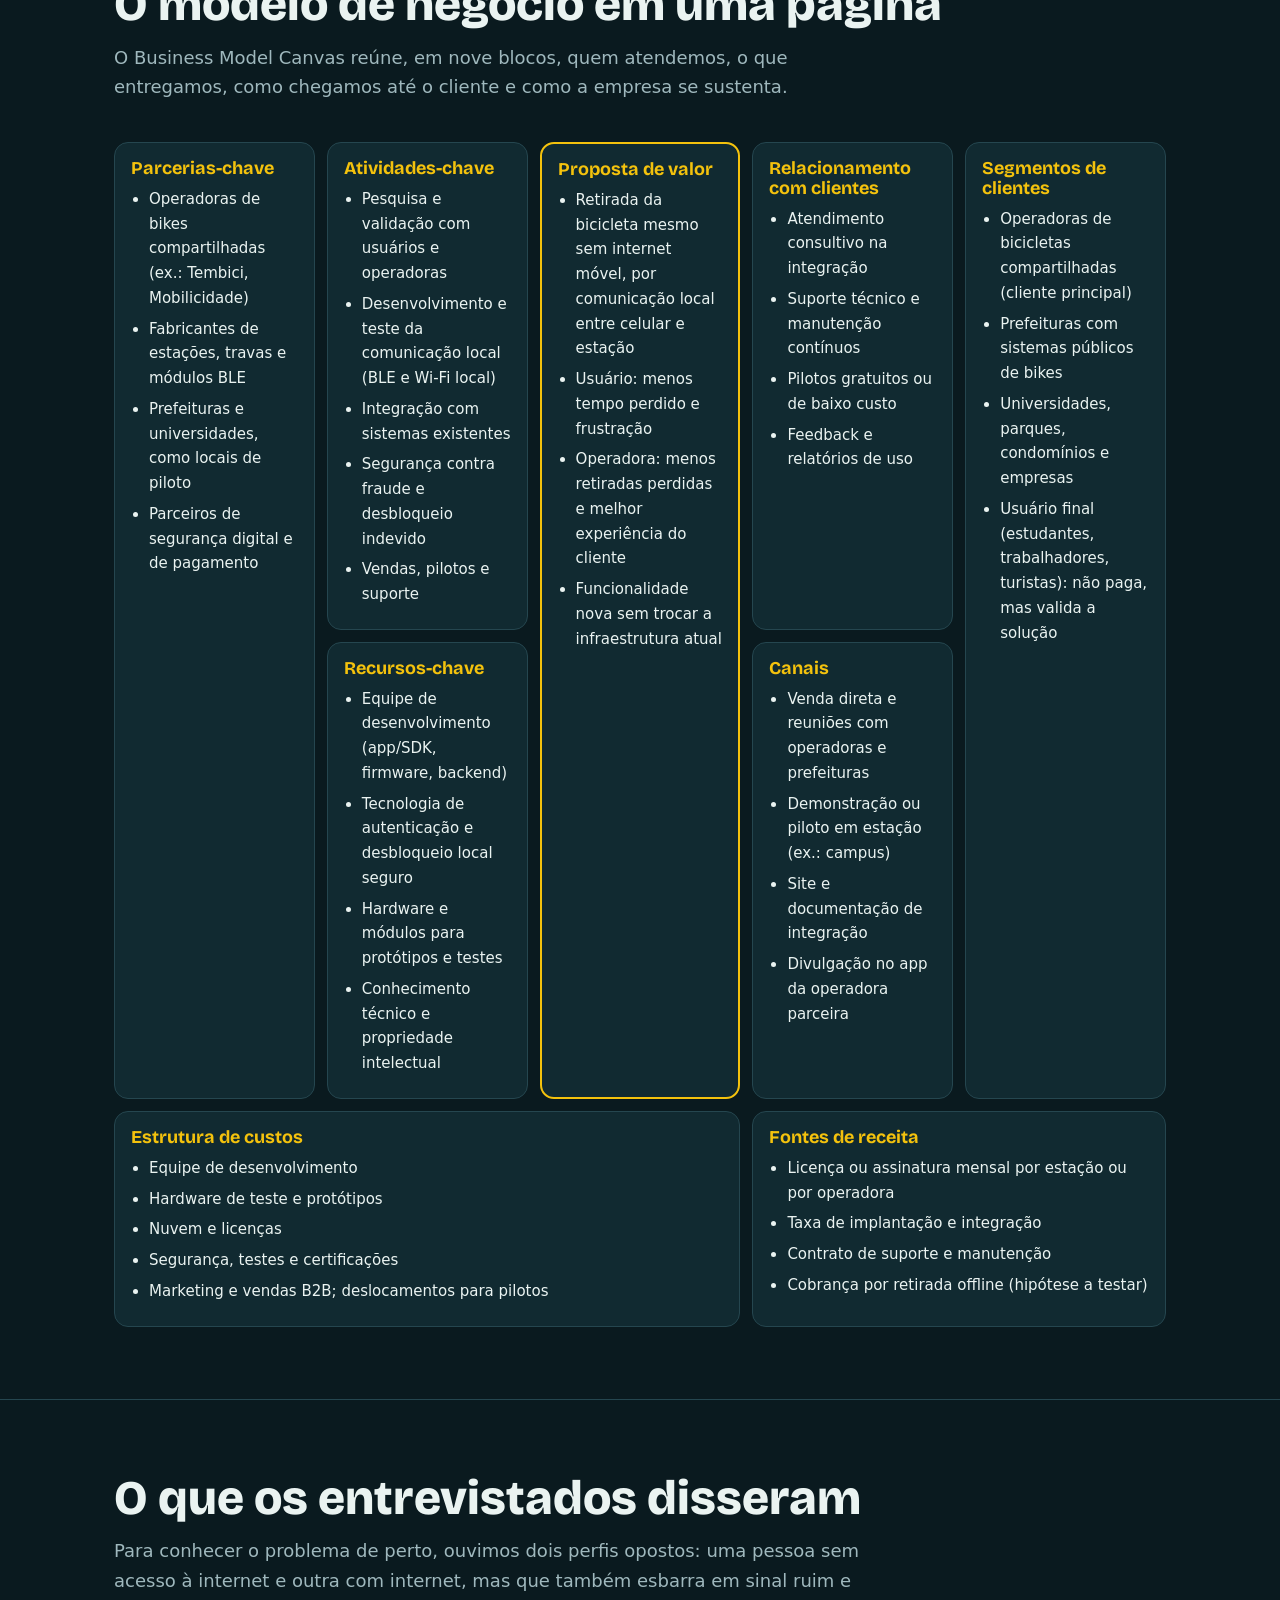
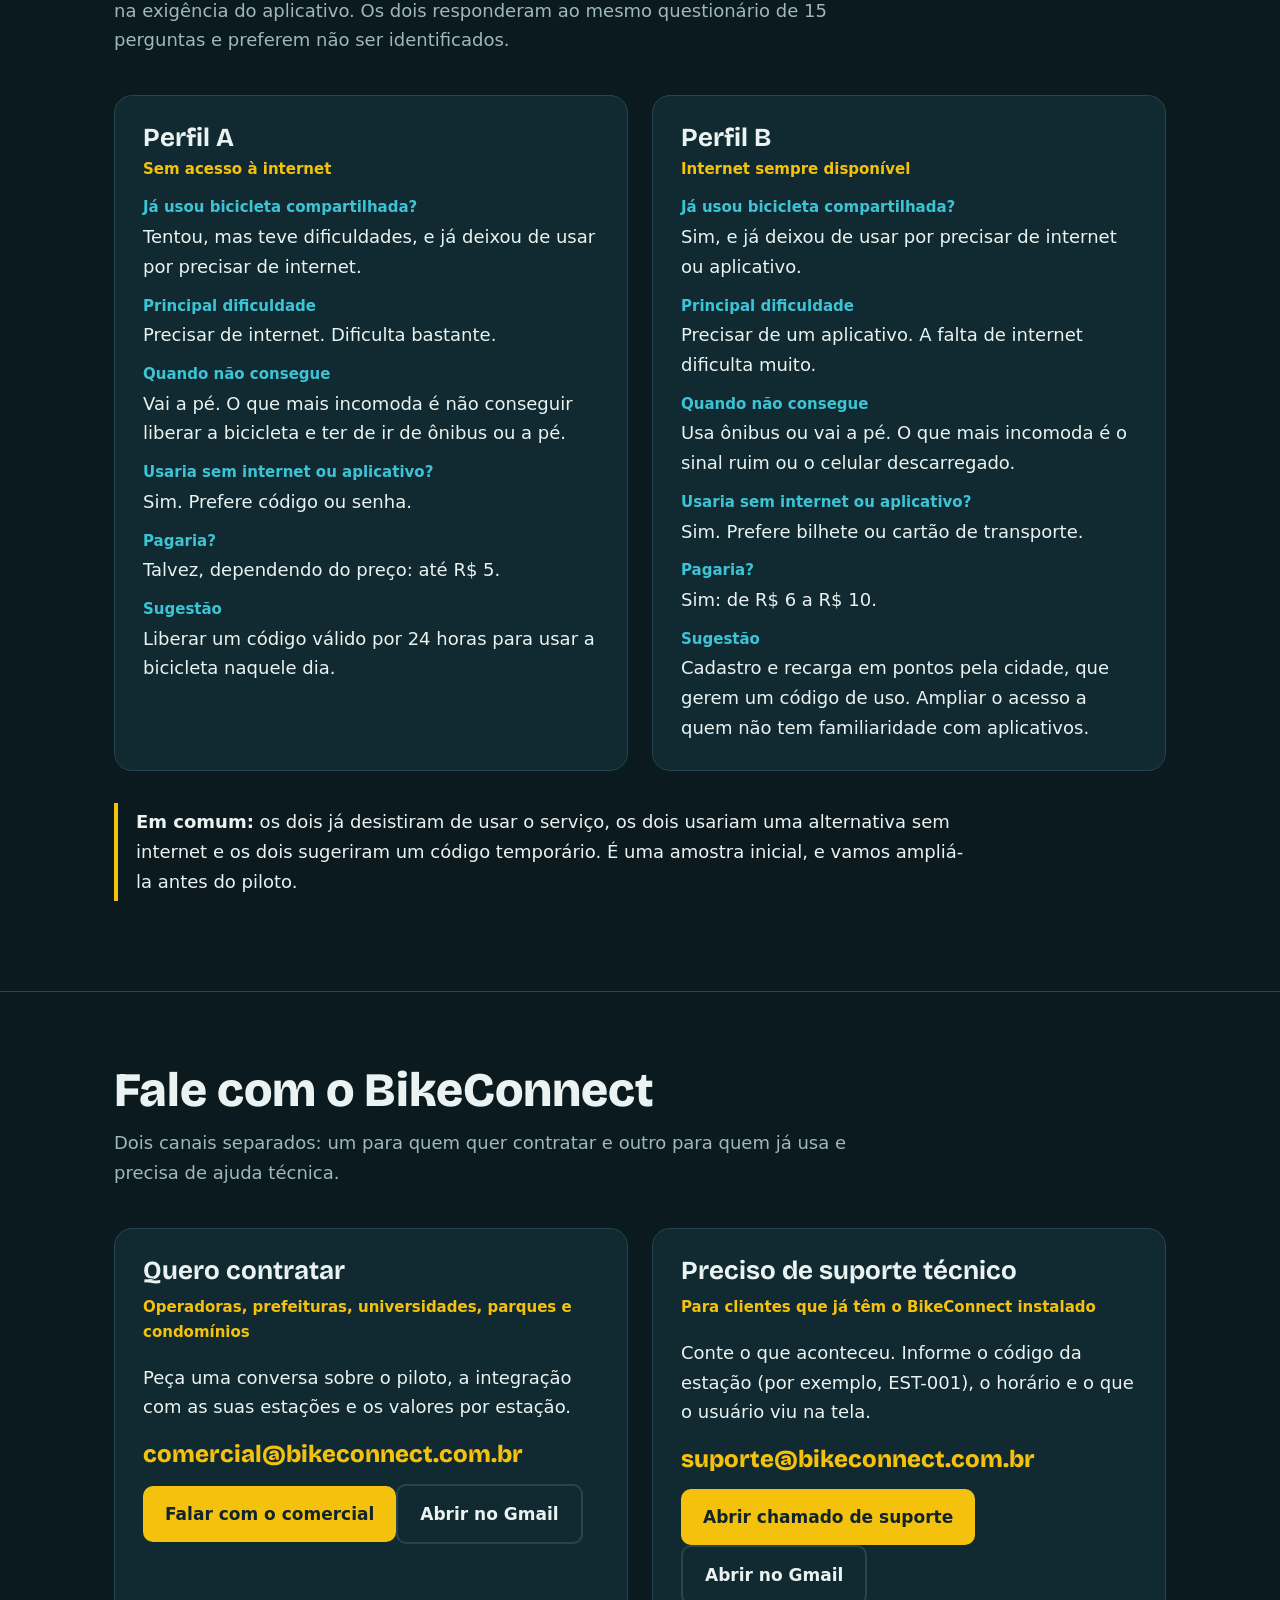
==== commit 85d5e80f: "Update simulador.html" ====
--- a/simulador.html
+++ b/simulador.html
@@ -3,104 +3,331 @@
 <head>
 <meta charset="utf-8">
 <meta name="viewport" content="width=device-width, initial-scale=1, viewport-fit=cover">
-<title>Simulador BikeConnect</title>
+<title>BikeConnect · Bicicleta compartilhada sem depender de internet</title>
+<meta name="description" content="Tecnologia B2B que libera bicicletas compartilhadas por comunicação local, mesmo com o celular sem sinal.">
+<link rel="preconnect" href="https://fonts.googleapis.com"><link rel="preconnect" href="https://fonts.gstatic.com" crossorigin>
 <link href="https://fonts.googleapis.com/css2?family=Bricolage+Grotesque:wght@600;800&display=swap" rel="stylesheet">
 <style>
-:root{--bg:#0a1a1f;--sf:#112a31;--ink:#eaf3f1;--mute:#9fb8bd;--sig:#f4c20d;--teal:#3cc4d6;--line:#25464f;--red:#e5533d;--ok:#2fb57a}
-*{box-sizing:border-box}html,body{margin:0;background:var(--bg);color:var(--ink)}
-body{font:17px/1.55 system-ui,-apple-system,"Segoe UI",Roboto,sans-serif;padding:env(safe-area-inset-top) 0 env(safe-area-inset-bottom)}
-h1,h2,h3{font-family:"Bricolage Grotesque",system-ui,sans-serif;margin:0;line-height:1.1}
-.wrap{max-width:1000px;margin:0 auto;padding:20px}
-.top{display:flex;justify-content:space-between;align-items:center;gap:12px;margin-bottom:8px}
-.top a{color:var(--sig);font-weight:600;text-decoration:none}
-body.embed .top,body.embed h1{display:none}body.embed .wrap{padding:8px 4px}
-.ctl{display:flex;flex-wrap:wrap;gap:10px 22px;align-items:center;margin:14px 0 18px}
-.ctl label{display:flex;gap:8px;align-items:center;cursor:pointer;min-height:44px}
-.ctl input{width:20px;height:20px;accent-color:var(--sig)}
-button{font:700 17px system-ui;padding:13px 22px;border:0;border-radius:10px;background:var(--sig);color:#11242c;cursor:pointer;min-height:48px}
-button[disabled]{opacity:.5;cursor:default}
-:focus-visible{outline:3px solid var(--teal);outline-offset:3px}
-.stage{display:flex;align-items:stretch;gap:0}
-.actor{flex:1 1 0;background:var(--sf);border:2px solid var(--line);border-radius:18px;padding:16px;text-align:center;transition:border-color .3s,transform .3s}
-.actor.on{border-color:var(--sig);transform:translateY(-3px)}
-.actor svg{width:56px;height:56px;margin:0 auto 6px;display:block}
-.actor h3{font-size:21px}
-.chip{display:inline-block;margin:8px 0 4px;padding:3px 12px;border-radius:99px;font-size:14px;font-weight:700;background:var(--sig);color:#11242c}
-.chip.ok{background:var(--ok);color:#fff}.chip.mute{background:var(--line);color:var(--ink)}
-.actor p{margin:6px 0 0;color:var(--mute);font-size:15px;min-height:3em}
-.link{flex:0 0 92px;display:flex;flex-direction:column;align-items:center;justify-content:center;gap:6px;font-size:13px;color:var(--mute);text-align:center}
-.link::before{content:"";display:block;width:100%;height:4px;background:repeating-linear-gradient(90deg,var(--line) 0 8px,transparent 8px 14px);border-radius:2px}
-.link.on::before{background:var(--sig);animation:fl .9s linear infinite alternate}
-.link.on{color:var(--sig);font-weight:700}
-@keyframes fl{from{opacity:.35}to{opacity:1}}
-.cap{background:var(--sf);border-left:5px solid var(--sig);border-radius:10px;padding:14px 18px;margin:20px 0 14px;min-height:6.2em}
-.cap b{display:block;font:800 23px "Bricolage Grotesque",sans-serif;margin-bottom:2px}
-.cap span{color:var(--mute)}
-ol{list-style:none;margin:0;padding:0;display:grid;grid-template-columns:repeat(4,1fr);gap:6px 16px;font-size:14px}
-ol li{border-left:3px solid var(--line);padding:4px 0 4px 10px;opacity:.5}ol li.on{opacity:1;border-color:var(--sig)}ol li.done{opacity:.85;border-color:var(--ok)}
-.note{color:var(--mute);font-size:14px;margin-top:14px}
-@media(max-width:720px){
- body{font-size:16px}.stage{flex-direction:column}.link{flex-basis:auto;min-height:62px;flex-direction:row;gap:10px}
- .link::before{width:4px;height:36px;background:repeating-linear-gradient(180deg,var(--line) 0 8px,transparent 8px 14px)}
- .link.on::before{background:var(--sig)}ol{grid-template-columns:1fr 1fr}.ctl button{width:100%}
-}
-@media(prefers-reduced-motion:reduce){*{animation:none!important;transition:none!important}}
+:root{--bg:#0a1a1f;--sf:#112a31;--sf2:#173640;--ink:#eaf3f1;--mute:#9fb8bd;--sig:#f4c20d;--teal:#3cc4d6;--line:#25464f;--red:#e5533d;--ok:#2fb57a}
+*{box-sizing:border-box}html{scroll-behavior:smooth;scroll-padding-top:76px}
+body{margin:0;background:var(--bg);color:var(--ink);font:18px/1.65 system-ui,-apple-system,"Segoe UI",Roboto,sans-serif;padding-bottom:env(safe-area-inset-bottom)}
+h1,h2,h3{font-family:"Bricolage Grotesque",system-ui,sans-serif;line-height:1.1;margin:0}
+a{color:var(--sig)}:focus-visible{outline:3px solid var(--teal);outline-offset:3px}
+.wrap{max-width:1100px;margin:0 auto;padding:0 24px}
+header{position:sticky;top:0;z-index:5;background:rgba(10,26,31,.94);backdrop-filter:blur(8px);padding-top:env(safe-area-inset-top);border-bottom:1px solid var(--line)}
+header .wrap{display:flex;justify-content:space-between;align-items:center;height:64px}
+.logo{font:800 23px "Bricolage Grotesque",sans-serif;text-decoration:none;color:var(--ink)}.logo i{display:inline-block;width:12px;height:12px;border-radius:50%;background:var(--sig);margin-right:8px}
+nav a{margin-left:22px;text-decoration:none;color:var(--mute);font-size:16px}nav a:hover{color:var(--ink)}
+.hero{padding:64px 0 56px;display:grid;grid-template-columns:1.25fr 1fr;gap:56px;align-items:center;background:linear-gradient(var(--bg),var(--bg)) padding-box}
+.hero h1{font-size:clamp(40px,6.2vw,74px);font-weight:800;letter-spacing:-.02em}
+.hero p{color:var(--mute);max-width:33em;margin:22px 0 28px}
+.road{height:6px;margin:0;background:repeating-linear-gradient(90deg,var(--sig) 0 34px,transparent 34px 60px);opacity:.9}
+.btn{display:inline-block;padding:14px 22px;border-radius:10px;font-weight:700;text-decoration:none;font-size:17px;background:var(--sig);color:#11242c;margin:0 8px 10px 0}
+.btn.ghost{background:transparent;color:var(--ink);border:2px solid var(--line)}
+.qr{background:var(--sf);border:1px solid var(--line);border-radius:22px;padding:28px;text-align:center}
+#qr{background:#fff;border-radius:14px;overflow:hidden;width:min(100%,264px);margin:0 auto;line-height:0}
+#qr svg{display:block;width:100%;height:auto}
+.qr p{margin:18px 0 8px;color:var(--ink);font-size:17px}.qr a{word-break:break-all;font-size:14px}
+section{padding:72px 0;border-top:1px solid var(--line)}
+h2{font-size:clamp(30px,4.4vw,48px);font-weight:800;margin-bottom:12px}
+.lead{color:var(--mute);max-width:42em;margin:0 0 40px}
+.q{display:grid;grid-template-columns:1.1fr 1fr;gap:40px;padding:44px 0;border-top:1px solid var(--line);align-items:start}
+.q:first-of-type{border-top:0;padding-top:8px}
+.q h3{font-size:clamp(25px,3.2vw,34px);margin-bottom:14px}
+.q p{margin:0 0 14px;max-width:34em}.q p.k{color:var(--sig);font-weight:600}
+.vis{background:var(--sf);border:1px solid var(--line);border-radius:18px;padding:22px;font-size:16px}
+.vis h4{margin:0 0 12px;font:700 17px system-ui;color:var(--mute)}
+.chk{list-style:none;margin:0;padding:0}.chk li{display:flex;gap:12px;align-items:center;padding:9px 0;border-bottom:1px solid var(--line)}.chk li:last-child{border:0}
+.dot{flex:0 0 26px;height:26px;border-radius:50%;display:grid;place-items:center;font-weight:800;font-size:15px;background:var(--ok);color:#fff}.dot.x{background:var(--red)}
+.flow{display:flex;flex-direction:column;gap:0}
+.nd{background:var(--sf2);border-radius:12px;padding:10px 14px;display:flex;flex-direction:column}.nd b{font-size:16px}.nd span{color:var(--mute);font-size:14px}
+.ar{align-self:center;color:var(--sig);font-size:20px;line-height:1.2;padding:2px 0}
+.cmp{display:grid;grid-template-columns:1fr 1fr;gap:12px}.cmp>div{background:var(--sf2);border-radius:12px;padding:14px}.cmp b{display:block;margin-bottom:4px}
+table{width:100%;border-collapse:collapse;font-size:15px}th,td{text-align:left;padding:10px 8px;border-bottom:1px solid var(--line);vertical-align:top}th{color:var(--mute);font-weight:600}
+.big{display:grid;grid-template-columns:1fr 1fr;gap:12px;margin-top:4px}.big div{background:var(--sf2);border-radius:12px;padding:14px}.big b{display:block;font:800 28px "Bricolage Grotesque";color:var(--sig);line-height:1.1}.big span{font-size:14px;color:var(--mute)}
+.tl{display:grid;gap:12px}.tl div{border-left:4px solid var(--sig);padding:2px 0 2px 14px}.tl b{display:block}.tl span{color:var(--mute);font-size:15px}
+.rng{position:relative;height:28px;background:var(--sf2);border-radius:8px;margin:6px 0 4px}.rng i{position:absolute;top:0;bottom:0;border-radius:8px}
+.ax{display:flex;justify-content:space-between;color:var(--mute);font-size:13px}.leg{font-size:14px;margin:12px 0 2px;display:flex;align-items:center;gap:8px}.leg u{width:14px;height:14px;border-radius:4px;display:inline-block}
+.bmc{display:grid;gap:12px;grid-template-columns:repeat(5,1fr);grid-template-areas:"pa at pv rc sg" "pa rr pv ca sg" "cu cu cu rv rv"}
+.bmc>div{background:var(--sf);border:1px solid var(--line);border-radius:14px;padding:16px;font-size:15px}
+.bmc h3{font-size:18px;margin-bottom:8px;color:var(--sig)}.bmc ul{margin:0;padding-left:18px}.bmc li{margin:0 0 6px}
+.bmc .pv{border:2px solid var(--sig)}
+.sec{margin:8px 0 0;background:var(--sf);border:1px solid var(--line);border-radius:18px;padding:26px}
+.sec h4{font:800 26px "Bricolage Grotesque";margin:0 0 6px}.sec>p{color:var(--mute);margin:0 0 16px;max-width:46em}
+.sec .tw{overflow-x:auto}.sec table{min-width:640px}.sec td:first-child{font-weight:700;width:20%}.sec td:nth-child(2){color:var(--mute);width:30%}
+button.btn{font-family:inherit;cursor:pointer}.addr{display:block;font:800 clamp(19px,3.4vw,24px) "Bricolage Grotesque",sans-serif;color:var(--sig);margin:0 0 16px;word-break:break-all}.ok-msg{display:block;min-height:1.5em;margin-top:8px;color:var(--ok);font-size:15px}
+.ct{display:grid;grid-template-columns:1fr 1fr;gap:24px}.ct .card p{margin:10px 0 18px}.ct .card .btn{margin:0}
+#intro{position:fixed;inset:0;z-index:50;background:var(--bg);display:grid;place-content:center;justify-items:center;gap:20px;text-align:center;padding:24px;animation:iout .7s ease 3.6s forwards}
+#intro.off{display:none}
+#intro .il{font:800 clamp(38px,9vw,72px) "Bricolage Grotesque",sans-serif;letter-spacing:-.02em;animation:iin .8s ease both}
+#intro .il i{display:inline-block;width:.28em;height:.28em;border-radius:50%;background:var(--sig);margin-right:.2em}
+#intro .it{color:var(--mute);max-width:26em;margin:0;animation:iin .8s ease .5s both}
+.ir{position:relative;width:min(560px,86vw);height:78px;overflow:hidden;margin:6px 0}
+.ir::after{content:"";position:absolute;left:0;right:0;bottom:6px;height:5px;background:repeating-linear-gradient(90deg,var(--sig) 0 30px,transparent 30px 52px)}
+.ir svg{position:absolute;bottom:12px;left:0;width:92px;height:62px;animation:ride 3.2s cubic-bezier(.4,.1,.5,1) .2s both}
+#intro button{margin-top:8px;background:transparent;border:2px solid var(--line);color:var(--ink);padding:10px 20px;border-radius:10px;font:600 16px system-ui;cursor:pointer;animation:iin .6s ease 1s both}
+@keyframes ride{from{transform:translateX(-110px)}to{transform:translateX(min(560px,86vw))}}
+@keyframes iin{from{opacity:0;transform:translateY(10px)}to{opacity:1;transform:none}}
+@keyframes iout{to{opacity:0;visibility:hidden}}
+.fin h5{font:800 21px "Bricolage Grotesque",sans-serif;margin:30px 0 10px}.fin h5:first-of-type{margin-top:8px}
+.fin table{min-width:0}.fin td:first-child{width:auto;font-weight:600}.fin td:nth-child(2){color:var(--ink);width:auto}.fin td.n,.fin th.n{text-align:right;white-space:nowrap}
+.fin tr.tot td{font-weight:800;border-top:2px solid var(--line)}.fin .neg{color:#ff8a76}.fin .pos{color:#5fd8a0}
+.eso{display:grid;grid-template-columns:repeat(3,1fr);gap:12px}.eso>div{border-radius:14px;padding:16px;background:var(--sf2)}
+.eso h6{margin:0 0 8px;font:800 18px "Bricolage Grotesque",sans-serif}.eso p{margin:0 0 8px;font-size:15px}.eso b{display:block;font:800 23px "Bricolage Grotesque",sans-serif;line-height:1.15}
+.eso .in b{color:var(--ok)}.eso .out b{color:#ff8a76}.eso .left{border:2px solid var(--sig)}.eso .left b{color:var(--sig)}
+.ch{width:100%;height:auto;display:block}.ch text{fill:var(--mute);font-size:12px;font-family:system-ui}.ch .ln{stroke:var(--line)}
+.fin .two2{display:grid;grid-template-columns:1fr 1fr;gap:24px}
+.src{font-size:14px;color:var(--mute);margin-top:6px}
+.sim{width:100%;height:760px;border:1px solid var(--line);border-radius:18px;background:var(--bg)}
+.two{display:grid;grid-template-columns:1fr 1fr;gap:24px}
+.card{background:var(--sf);border:1px solid var(--line);border-radius:18px;padding:28px}.card h3{font-size:26px}.tag{color:var(--sig);font-size:15px;margin:4px 0 14px;font-weight:600}
+dt{font-weight:700;font-size:15px;margin-top:12px;color:var(--teal)}dd{margin:2px 0 0}dl{margin:0}
+.note{border-left:4px solid var(--sig);padding:4px 0 4px 18px;margin-top:32px;max-width:48em}
+.team{list-style:none;margin:0;padding:0;display:grid;grid-template-columns:repeat(3,1fr);gap:14px}.team li{background:var(--sf);border:1px solid var(--line);border-radius:14px;padding:16px 18px;font-weight:600}
+footer{border-top:1px solid var(--line);padding:32px 0 40px;color:var(--mute);font-size:15px}
+@media(max-width:1000px){.bmc{grid-template-columns:1fr 1fr;grid-template-areas:"sg sg" "pv pv" "pa at" "rr ca" "rc rc" "cu rv"}}
+@media(max-width:820px){.eso,.fin .two2{grid-template-columns:1fr}.ct{grid-template-columns:1fr}.hero,.q,.two{grid-template-columns:1fr}.hero{padding-top:40px;gap:36px}.q{gap:22px}nav a:not(:last-child){display:none}.team{grid-template-columns:1fr 1fr}.sim{height:880px}}
+@media(max-width:620px){.bmc{grid-template-columns:1fr;grid-template-areas:"sg" "pv" "pa" "at" "rr" "rc" "ca" "cu" "rv"}}
+@media(max-width:480px){body{font-size:17px}.wrap{padding:0 18px}.team,.cmp,.big{grid-template-columns:1fr}.sim{height:940px}}
+@media(prefers-reduced-motion:reduce){html{scroll-behavior:auto}}
+.idx{display:grid;grid-template-columns:repeat(4,1fr);gap:10px;margin-top:24px}.idx a{background:var(--sf);border:1px solid var(--line);border-radius:12px;padding:12px 14px;text-decoration:none;color:var(--ink);font-weight:600;font-size:16px}.idx a:hover{border-color:var(--sig)}.idx span{color:var(--sig);margin-right:8px;font-weight:800}.card ul{margin:12px 0 0;padding-left:20px}.card li{margin:0 0 8px}#resumo{padding-top:56px}@media(max-width:820px){.idx{grid-template-columns:1fr 1fr}}@media(max-width:480px){.idx{grid-template-columns:1fr}}
 </style>
 </head>
 <body>
-<div class="wrap">
-<div class="top"><h2 style="font-size:24px">BikeConnect</h2><a href="index.html">Voltar ao site</a></div>
-<h1 style="font-size:clamp(28px,6vw,40px)">Veja a liberação acontecer</h1>
-<p id="net" class="note" style="margin:6px 0 0"></p>
-<div class="ctl">
- <label><input type="checkbox" id="offP" checked> Celular sem internet</label>
- <label><input type="checkbox" id="offS"> Estação também sem sinal</label>
- <button id="go">Escanear o QR Code da estação</button>
+<div id="intro" role="dialog" aria-label="Apresentação do BikeConnect"><div class="il"><i></i>BikeConnect</div>
+ <div class="ir" aria-hidden="true"><svg viewBox="0 0 92 62" fill="none" stroke="#f4c20d" stroke-width="4" stroke-linecap="round" stroke-linejoin="round"><circle cx="16" cy="44" r="14"/><circle cx="76" cy="44" r="14"/><path d="M16 44L34 18h26l16 26M34 18l14 26H16M60 18l-4-10h12M30 12h14"/></svg></div>
+ <p class="it">Libere a bicicleta, mesmo sem sinal no celular.</p><button type="button" id="skip">Entrar no site</button></div>
+<header><div class="wrap"><a class="logo" href="#"><i></i>BikeConnect</a>
+<nav><a href="#resumo">Resumo</a><a href="#conhecendo">Conhecendo</a><a href="#mercado">Mercado</a><a href="#mvp">MVP</a><a href="#simulador">Simulador</a><a href="#canvas">Canvas</a><a href="#pesquisa">Pesquisa</a><a href="#contato">Contato</a></nav></div></header>
+<main>
+<div class="road" aria-hidden="true"></div>
+<div class="wrap hero">
+ <div>
+  <h1>Libere a bicicleta, mesmo sem sinal no celular.</h1>
+  <p>O BikeConnect instala nas estações uma comunicação local por Bluetooth. Operadoras, prefeituras e universidades deixam de perder corridas quando o usuário está sem internet, e a estação avisa a central de tudo o que aconteceu.</p>
+  <a class="btn" href="#conhecendo">Conhecer o BikeConnect</a><a class="btn ghost" href="#simulador">Ver o simulador</a>
+ </div>
+ <div class="qr">
+  <div id="qr"><svg viewBox="-4 -4 37 37" xmlns="http://www.w3.org/2000/svg" shape-rendering="crispEdges" role="img" aria-label="QR Code que abre o simulador no celular"><rect x="-4" y="-4" width="37" height="37" fill="#fff"/><path d="M0 0h1v1h-1zM1 0h1v1h-1zM2 0h1v1h-1zM3 0h1v1h-1zM4 0h1v1h-1zM5 0h1v1h-1zM6 0h1v1h-1zM11 0h1v1h-1zM14 0h1v1h-1zM15 0h1v1h-1zM18 0h1v1h-1zM19 0h1v1h-1zM22 0h1v1h-1zM23 0h1v1h-1zM24 0h1v1h-1zM25 0h1v1h-1zM26 0h1v1h-1zM27 0h1v1h-1zM28 0h1v1h-1zM0 1h1v1h-1zM6 1h1v1h-1zM8 1h1v1h-1zM9 1h1v1h-1zM11 1h1v1h-1zM13 1h1v1h-1zM15 1h1v1h-1zM20 1h1v1h-1zM22 1h1v1h-1zM28 1h1v1h-1zM0 2h1v1h-1zM2 2h1v1h-1zM3 2h1v1h-1zM4 2h1v1h-1zM6 2h1v1h-1zM8 2h1v1h-1zM10 2h1v1h-1zM11 2h1v1h-1zM12 2h1v1h-1zM14 2h1v1h-1zM17 2h1v1h-1zM18 2h1v1h-1zM20 2h1v1h-1zM22 2h1v1h-1zM24 2h1v1h-1zM25 2h1v1h-1zM26 2h1v1h-1zM28 2h1v1h-1zM0 3h1v1h-1zM2 3h1v1h-1zM3 3h1v1h-1zM4 3h1v1h-1zM6 3h1v1h-1zM10 3h1v1h-1zM14 3h1v1h-1zM15 3h1v1h-1zM19 3h1v1h-1zM20 3h1v1h-1zM22 3h1v1h-1zM24 3h1v1h-1zM25 3h1v1h-1zM26 3h1v1h-1zM28 3h1v1h-1zM0 4h1v1h-1zM2 4h1v1h-1zM3 4h1v1h-1zM4 4h1v1h-1zM6 4h1v1h-1zM8 4h1v1h-1zM9 4h1v1h-1zM11 4h1v1h-1zM13 4h1v1h-1zM15 4h1v1h-1zM16 4h1v1h-1zM17 4h1v1h-1zM18 4h1v1h-1zM22 4h1v1h-1zM24 4h1v1h-1zM25 4h1v1h-1zM26 4h1v1h-1zM28 4h1v1h-1zM0 5h1v1h-1zM6 5h1v1h-1zM8 5h1v1h-1zM9 5h1v1h-1zM10 5h1v1h-1zM13 5h1v1h-1zM15 5h1v1h-1zM17 5h1v1h-1zM18 5h1v1h-1zM19 5h1v1h-1zM20 5h1v1h-1zM22 5h1v1h-1zM28 5h1v1h-1zM0 6h1v1h-1zM1 6h1v1h-1zM2 6h1v1h-1zM3 6h1v1h-1zM4 6h1v1h-1zM5 6h1v1h-1zM6 6h1v1h-1zM8 6h1v1h-1zM10 6h1v1h-1zM12 6h1v1h-1zM14 6h1v1h-1zM16 6h1v1h-1zM18 6h1v1h-1zM20 6h1v1h-1zM22 6h1v1h-1zM23 6h1v1h-1zM24 6h1v1h-1zM25 6h1v1h-1zM26 6h1v1h-1zM27 6h1v1h-1zM28 6h1v1h-1zM8 7h1v1h-1zM9 7h1v1h-1zM12 7h1v1h-1zM17 7h1v1h-1zM0 8h1v1h-1zM1 8h1v1h-1zM3 8h1v1h-1zM6 8h1v1h-1zM7 8h1v1h-1zM9 8h1v1h-1zM12 8h1v1h-1zM13 8h1v1h-1zM15 8h1v1h-1zM16 8h1v1h-1zM19 8h1v1h-1zM22 8h1v1h-1zM23 8h1v1h-1zM24 8h1v1h-1zM26 8h1v1h-1zM27 8h1v1h-1zM0 9h1v1h-1zM2 9h1v1h-1zM8 9h1v1h-1zM16 9h1v1h-1zM20 9h1v1h-1zM22 9h1v1h-1zM25 9h1v1h-1zM28 9h1v1h-1zM0 10h1v1h-1zM1 10h1v1h-1zM2 10h1v1h-1zM3 10h1v1h-1zM5 10h1v1h-1zM6 10h1v1h-1zM7 10h1v1h-1zM10 10h1v1h-1zM12 10h1v1h-1zM18 10h1v1h-1zM19 10h1v1h-1zM20 10h1v1h-1zM21 10h1v1h-1zM24 10h1v1h-1zM25 10h1v1h-1zM26 10h1v1h-1zM27 10h1v1h-1zM0 11h1v1h-1zM2 11h1v1h-1zM5 11h1v1h-1zM9 11h1v1h-1zM11 11h1v1h-1zM13 11h1v1h-1zM16 11h1v1h-1zM18 11h1v1h-1zM19 11h1v1h-1zM26 11h1v1h-1zM27 11h1v1h-1zM0 12h1v1h-1zM2 12h1v1h-1zM4 12h1v1h-1zM6 12h1v1h-1zM10 12h1v1h-1zM13 12h1v1h-1zM15 12h1v1h-1zM16 12h1v1h-1zM17 12h1v1h-1zM21 12h1v1h-1zM22 12h1v1h-1zM23 12h1v1h-1zM25 12h1v1h-1zM27 12h1v1h-1zM28 12h1v1h-1zM0 13h1v1h-1zM5 13h1v1h-1zM7 13h1v1h-1zM8 13h1v1h-1zM10 13h1v1h-1zM12 13h1v1h-1zM14 13h1v1h-1zM19 13h1v1h-1zM20 13h1v1h-1zM21 13h1v1h-1zM0 14h1v1h-1zM1 14h1v1h-1zM4 14h1v1h-1zM6 14h1v1h-1zM7 14h1v1h-1zM10 14h1v1h-1zM11 14h1v1h-1zM13 14h1v1h-1zM20 14h1v1h-1zM21 14h1v1h-1zM24 14h1v1h-1zM25 14h1v1h-1zM26 14h1v1h-1zM27 14h1v1h-1zM28 14h1v1h-1zM1 15h1v1h-1zM2 15h1v1h-1zM3 15h1v1h-1zM7 15h1v1h-1zM8 15h1v1h-1zM12 15h1v1h-1zM13 15h1v1h-1zM14 15h1v1h-1zM16 15h1v1h-1zM17 15h1v1h-1zM18 15h1v1h-1zM19 15h1v1h-1zM21 15h1v1h-1zM23 15h1v1h-1zM25 15h1v1h-1zM27 15h1v1h-1zM1 16h1v1h-1zM3 16h1v1h-1zM4 16h1v1h-1zM6 16h1v1h-1zM8 16h1v1h-1zM9 16h1v1h-1zM10 16h1v1h-1zM11 16h1v1h-1zM12 16h1v1h-1zM15 16h1v1h-1zM17 16h1v1h-1zM18 16h1v1h-1zM20 16h1v1h-1zM21 16h1v1h-1zM27 16h1v1h-1zM1 17h1v1h-1zM2 17h1v1h-1zM3 17h1v1h-1zM9 17h1v1h-1zM11 17h1v1h-1zM12 17h1v1h-1zM14 17h1v1h-1zM16 17h1v1h-1zM17 17h1v1h-1zM21 17h1v1h-1zM22 17h1v1h-1zM23 17h1v1h-1zM25 17h1v1h-1zM28 17h1v1h-1zM0 18h1v1h-1zM4 18h1v1h-1zM6 18h1v1h-1zM12 18h1v1h-1zM14 18h1v1h-1zM17 18h1v1h-1zM21 18h1v1h-1zM23 18h1v1h-1zM27 18h1v1h-1zM28 18h1v1h-1zM2 19h1v1h-1zM3 19h1v1h-1zM5 19h1v1h-1zM8 19h1v1h-1zM10 19h1v1h-1zM11 19h1v1h-1zM12 19h1v1h-1zM14 19h1v1h-1zM16 19h1v1h-1zM17 19h1v1h-1zM18 19h1v1h-1zM19 19h1v1h-1zM20 19h1v1h-1zM23 19h1v1h-1zM27 19h1v1h-1zM28 19h1v1h-1zM0 20h1v1h-1zM1 20h1v1h-1zM2 20h1v1h-1zM5 20h1v1h-1zM6 20h1v1h-1zM7 20h1v1h-1zM8 20h1v1h-1zM9 20h1v1h-1zM10 20h1v1h-1zM11 20h1v1h-1zM12 20h1v1h-1zM13 20h1v1h-1zM14 20h1v1h-1zM16 20h1v1h-1zM17 20h1v1h-1zM20 20h1v1h-1zM21 20h1v1h-1zM22 20h1v1h-1zM23 20h1v1h-1zM24 20h1v1h-1zM26 20h1v1h-1zM8 21h1v1h-1zM12 21h1v1h-1zM15 21h1v1h-1zM16 21h1v1h-1zM17 21h1v1h-1zM19 21h1v1h-1zM20 21h1v1h-1zM24 21h1v1h-1zM26 21h1v1h-1zM27 21h1v1h-1zM28 21h1v1h-1zM0 22h1v1h-1zM1 22h1v1h-1zM2 22h1v1h-1zM3 22h1v1h-1zM4 22h1v1h-1zM5 22h1v1h-1zM6 22h1v1h-1zM8 22h1v1h-1zM13 22h1v1h-1zM16 22h1v1h-1zM17 22h1v1h-1zM18 22h1v1h-1zM20 22h1v1h-1zM22 22h1v1h-1zM24 22h1v1h-1zM27 22h1v1h-1zM0 23h1v1h-1zM6 23h1v1h-1zM13 23h1v1h-1zM15 23h1v1h-1zM16 23h1v1h-1zM20 23h1v1h-1zM24 23h1v1h-1zM25 23h1v1h-1zM26 23h1v1h-1zM0 24h1v1h-1zM2 24h1v1h-1zM3 24h1v1h-1zM4 24h1v1h-1zM6 24h1v1h-1zM10 24h1v1h-1zM12 24h1v1h-1zM13 24h1v1h-1zM16 24h1v1h-1zM17 24h1v1h-1zM20 24h1v1h-1zM21 24h1v1h-1zM22 24h1v1h-1zM23 24h1v1h-1zM24 24h1v1h-1zM27 24h1v1h-1zM28 24h1v1h-1zM0 25h1v1h-1zM2 25h1v1h-1zM3 25h1v1h-1zM4 25h1v1h-1zM6 25h1v1h-1zM8 25h1v1h-1zM9 25h1v1h-1zM12 25h1v1h-1zM14 25h1v1h-1zM20 25h1v1h-1zM22 25h1v1h-1zM23 25h1v1h-1zM24 25h1v1h-1zM25 25h1v1h-1zM26 25h1v1h-1zM0 26h1v1h-1zM2 26h1v1h-1zM3 26h1v1h-1zM4 26h1v1h-1zM6 26h1v1h-1zM9 26h1v1h-1zM10 26h1v1h-1zM11 26h1v1h-1zM12 26h1v1h-1zM14 26h1v1h-1zM17 26h1v1h-1zM18 26h1v1h-1zM19 26h1v1h-1zM20 26h1v1h-1zM21 26h1v1h-1zM24 26h1v1h-1zM25 26h1v1h-1zM26 26h1v1h-1zM28 26h1v1h-1zM0 27h1v1h-1zM6 27h1v1h-1zM8 27h1v1h-1zM10 27h1v1h-1zM11 27h1v1h-1zM12 27h1v1h-1zM13 27h1v1h-1zM14 27h1v1h-1zM17 27h1v1h-1zM18 27h1v1h-1zM19 27h1v1h-1zM20 27h1v1h-1zM23 27h1v1h-1zM27 27h1v1h-1zM0 28h1v1h-1zM1 28h1v1h-1zM2 28h1v1h-1zM3 28h1v1h-1zM4 28h1v1h-1zM5 28h1v1h-1zM6 28h1v1h-1zM8 28h1v1h-1zM9 28h1v1h-1zM10 28h1v1h-1zM11 28h1v1h-1zM12 28h1v1h-1zM15 28h1v1h-1zM17 28h1v1h-1zM19 28h1v1h-1zM20 28h1v1h-1zM23 28h1v1h-1zM24 28h1v1h-1zM25 28h1v1h-1zM27 28h1v1h-1z" fill="#000"/></svg></div>
+  <p>Aponte a câmera do celular para o QR Code e veja a liberação passo a passo.</p>
+  <a id="qrlink" href="https://dcapulot.github.io/BikeConnect/simulador.html">dcapulot.github.io/BikeConnect/simulador.html</a>
+ </div>
 </div>
-<div class="stage">
- <div class="actor" id="aP"><svg viewBox="0 0 56 56" fill="none" stroke="#eaf3f1" stroke-width="3"><rect x="16" y="4" width="24" height="48" rx="6"/><path d="M24 46h8" stroke-linecap="round"/></svg><h3>Celular</h3><span class="chip" id="cP">Sem internet</span><p id="tP"></p></div>
- <div class="link" id="l1"><span id="m1">Bluetooth</span></div>
- <div class="actor" id="aS"><svg viewBox="0 0 56 56" fill="none" stroke="#eaf3f1" stroke-width="3"><rect x="10" y="6" width="36" height="44" rx="6"/><rect x="20" y="30" width="16" height="12" rx="2" fill="#f4c20d" stroke="none"/><path d="M23 30v-5a5 5 0 0 1 10 0v5"/><rect x="21" y="12" width="14" height="10" rx="2" stroke="#3cc4d6"/></svg><h3>Estação 001</h3><span class="chip mute" id="cS">Aguardando</span><p id="tS"></p></div>
- <div class="link" id="l2"><span id="m2">Internet da estação</span></div>
- <div class="actor" id="aC"><svg viewBox="0 0 56 56" fill="#3cc4d6"><circle cx="20" cy="30" r="10"/><circle cx="32" cy="24" r="12"/><circle cx="43" cy="31" r="8"/><rect x="14" y="30" width="34" height="10"/></svg><h3>Central</h3><span class="chip mute" id="cC">Em espera</span><p id="tC"></p></div>
-</div>
-<div class="cap" aria-live="polite"><b id="ct">Pronto para começar</b><span id="cd">Toque em escanear e acompanhe o que cada parte faz. As caixas ligadas ficam com a borda amarela.</span></div>
-<ol id="ol"></ol>
-<p class="note">Simulação didática. Não usa Bluetooth nem hardware real.</p>
-</div>
+
+<section id="resumo"><div class="wrap">
+ <h2>O BikeConnect em um minuto</h2>
+ <p class="lead">Para operadoras e gestores de bicicletas compartilhadas que perdem corridas quando o celular do usuário está sem sinal, o BikeConnect é a camada de conectividade local que libera a bicicleta sem internet móvel e sem trocar a infraestrutura existente.</p>
+ <div class="two">
+  <div class="card"><h3>Posicionamento</h3><p class="tag">Como queremos ser vistos</p><p>A camada de confiabilidade das bicicletas compartilhadas: confiável, simples, seguro e inclusivo. Somos parceiro tecnológico das operadoras, não uma nova operadora nem concorrente delas.</p></div>
+  <div class="card"><h3>Mensagem para cada público</h3><dl><dt>Operadora</dt><dd>Pare de perder corridas por falta de sinal.</dd><dt>Prefeitura</dt><dd>O transporte ativo funciona também para quem está sem dados ou com sinal ruim.</dd><dt>Usuário</dt><dd>Escaneie o QR Code e libere a bicicleta em segundos, mesmo sem internet.</dd></dl></div>
+ </div>
+ <div class="idx"><a href="#resumo"><span>1</span>A empresa</a><a href="#problema"><span>2</span>O problema</a><a href="#cliente"><span>3</span>O cliente</a><a href="#solucao"><span>4</span>A solução</a><a href="#tecnologia"><span>5</span>A tecnologia</a><a href="#valor"><span>6</span>Proposta de valor</a><a href="#mercado"><span>7</span>O mercado</a><a href="#concorrentes"><span>8</span>Concorrência</a><a href="#canvas"><span>9</span>Canvas</a><a href="#monetizacao"><span>10</span>Monetização</a><a href="#crescimento"><span>11</span>Crescimento</a><a href="#mvp"><span>+</span>Produto mínimo viável</a></div>
+</div></section>
+
+<section id="equipe"><div class="wrap">
+ <h2>Quem faz o BikeConnect</h2>
+ <p class="lead">Grupo de Ciência da Computação do Centro Universitário Anhanguera de Niterói, na disciplina Modelos de Negócios para TI, com o professor Wilton Araujo.</p>
+ <ul class="team"><li>Daniel Holanda de Campos</li><li>David Capulot Corrêa</li><li>Fabrício Mello Tegon</li><li>Gabriel do Almo Silveira Vicente</li><li>Peter Emmerich Mulim e Silva</li><li>Welington Carlos Silva De Barros</li></ul>
+</div></section>
+
+<section id="conhecendo"><div class="wrap">
+ <h2>Conhecendo melhor o BikeConnect</h2>
+ <p class="lead">Dez perguntas que qualquer pessoa faria sobre a empresa, respondidas em linguagem simples e com apoio visual. Os números de negócio são estimativas do nosso plano, a confirmar em um piloto.</p>
+
+ <article class="q" id="problema"><div><h3>Qual é o problema?</h3>
+  <p>Imagine chegar a uma estação de bicicletas compartilhadas, com pressa para a aula ou o trabalho. Você já tem o aplicativo e já tem cadastro. A bicicleta está ali, livre. Mas o seu pacote de dados acabou, ou o sinal ali é fraco.</p>
+  <p>Hoje, para liberar a bicicleta, o celular precisa falar com a internet. Sem ela, nada acontece. O serviço existe, a bicicleta existe, e a pessoa não consegue usar.</p>
+  <p class="k">Em uma frase: o usuário está pronto para pagar e o sistema o deixa na calçada.</p></div>
+  <div class="vis"><h4>A cena, em uma checagem</h4><ul class="chk">
+   <li><span class="dot">✓</span>Tem o aplicativo instalado</li><li><span class="dot">✓</span>Tem cadastro ativo</li><li><span class="dot">✓</span>Tem bicicleta livre na estação</li><li><span class="dot x">✕</span>Está sem internet no celular</li><li><span class="dot x">✕</span>Resultado: não consegue sair</li></ul></div></article>
+
+ <article class="q" id="cliente"><div><h3>Quem sofre com ele?</h3>
+  <p>De um lado, quem anda de bicicleta: estudantes, trabalhadores e turistas. Perdem tempo esperando sinal, procuram Wi-Fi ou desistem e vão a pé ou de ônibus.</p>
+  <p>Do outro, quem opera o serviço: empresas de bicicleta compartilhada, prefeituras e universidades. Cada retirada que não acontece é uma corrida que não vira receita. E há um detalhe traiçoeiro: quem não consegue liberar a bicicleta nem chega a gerar um erro no sistema. A perda é invisível.</p></div>
+  <div class="vis"><div class="cmp"><div><b>Quem usa</b>Perde tempo, paga transporte mais caro ou desiste.</div><div><b>Quem opera</b>Perde corridas, assinantes e ganha reclamações.</div></div>
+   <p class="src">Nas duas entrevistas que fizemos, as duas pessoas já desistiram de usar o serviço por causa da internet ou do aplicativo.</p></div></article>
+
+ <article class="q" id="solucao"><div><h3>Qual é a solução?</h3>
+  <p>Em vez de exigir internet no celular, colocamos a inteligência na estação. Um pequeno módulo, instalado nas estações que o cliente já tem, conversa com o celular por Bluetooth, a poucos metros de distância. Não precisa de internet para isso.</p>
+  <p>O usuário continua fazendo o que já fazia: escaneia o QR Code da estação e a bicicleta é liberada. A diferença é que a estação tem sua própria conexão com a central. Depois da retirada, é ela quem informa à central os dados da viagem, inclusive de quem estava offline.</p>
+  <p class="k">Em uma frase: a conexão sai do bolso do usuário e passa a ser responsabilidade da estação.</p></div>
+  <div class="vis"><h4>Hoje × com o BikeConnect</h4><div class="flow">
+   <div class="nd"><b>Hoje</b><span>Celular → internet → servidor → estação</span></div><div class="ar">↓</div>
+   <div class="nd" style="border:2px solid var(--sig)"><b>Com o BikeConnect</b><span>Celular → Bluetooth → estação → central</span></div></div></div></article>
+
+ <article class="q" id="tecnologia"><div><h3>Como a tecnologia será utilizada?</h3>
+  <p>A peça central é o <b>Bluetooth</b>. Ele cria uma ligação direta entre o celular e a estação, a poucos metros de distância, e por isso <b>não precisa de internet</b> nem de plano de dados. É o mesmo tipo de conexão do fone sem fio.</p>
+  <p>Pense em um ingresso de cinema com QR Code. A catraca não liga para a bilheteria: ela confere se o carimbo é verdadeiro e se ainda está no prazo. Nosso <b>token</b> funciona igual: uma credencial com assinatura digital e validade curta, de 24 a 48 horas. O app o baixa quando há internet, por exemplo em casa.</p>
+  <p>Na estação, um microcontrolador (um computador minúsculo, o ESP32) recebe o token pelo Bluetooth, confere a assinatura sozinho e abre a trava. Ele guarda o registro da retirada e, assim que tem conexão própria, envia à central quem retirou, com qual token, onde e quando.</p>
+  <p class="k">Mesmo sem internet, a estação só abre para quem tem uma credencial válida. A proteção contra ataques está detalhada logo abaixo.</p></div>
+  <div class="vis"><h4>O caminho do token</h4><div class="flow">
+   <div class="nd"><b>1. Com internet</b><span>O app recebe o token assinado</span></div><div class="ar">↓</div>
+   <div class="nd" style="border:2px solid var(--sig)"><b>2. Bluetooth, sem internet</b><span>O token vai direto do celular à estação; o ESP32 confere e libera</span></div><div class="ar">↓</div>
+   <div class="nd"><b>3. Registro gravado</b><span>A estação guarda quem retirou e quando</span></div><div class="ar">↓</div>
+   <div class="nd"><b>4. Estação avisa a central</b><span>Os dados offline chegam e a viagem é conciliada</span></div></div></div>
+  </article>
+  <div class="sec"><h4>Cibersegurança: o que pode dar errado e como nos defendemos</h4><p>Liberar uma bicicleta sem consultar a internet exige que a própria estação saiba desconfiar. Por isso o projeto trata a segurança em camadas: cada ameaça abaixo tem uma defesa específica.</p><div class="tw"><table><tr><th>Ameaça</th><th>Como poderia acontecer</th><th>Como nos defendemos</th></tr><tr><td>Token falso</td><td>Alguém inventa ou altera uma credencial</td><td>Assinatura digital: a estação recusa qualquer token que não tenha sido assinado pela central</td></tr><tr><td>Token roubado ou copiado</td><td>Celular perdido ou credencial clonada</td><td>Validade de 24 a 48 horas, limite de retiradas offline por dia e revogação assim que houver conexão</td></tr><tr><td>Repetição do sinal</td><td>Gravar a conversa Bluetooth e repetir depois</td><td>Cada tentativa usa um desafio único da estação, e o token vale para uma retirada por vez</td></tr><tr><td>Escuta do Bluetooth</td><td>Interceptar os dados no ar</td><td>Canal cifrado entre app e estação, sem dados pessoais dentro do token</td></tr><tr><td>Estação adulterada</td><td>Mexer no firmware ou forçar a trava</td><td>Firmware assinado, atualizações seguras e chaves protegidas no microcontrolador</td></tr><tr><td>Troca de chaves</td><td>Uma chave de assinatura vazar</td><td>Chaves rotativas: a chave antiga deixa de valer e os tokens são renovados</td></tr><tr><td>Invasão da central</td><td>Atacar servidor ou banco de dados</td><td>Comunicação cifrada (TLS), acessos mínimos, registros de auditoria e alerta para padrões estranhos</td></tr><tr><td>Registro duplicado</td><td>O mesmo evento chegar duas vezes</td><td>Conciliação que reconhece e descarta repetições</td></tr></table></div><p class="src" style="margin-top:14px">Também seguimos o princípio de coletar só o necessário: o token não carrega dados pessoais, o que ajuda no cumprimento da LGPD.</p></div>
+
+ <article class="q" id="valor"><div><h3>Qual é a proposta de valor?</h3>
+  <p>Para quem opera: mais retiradas concluídas, menos reclamações no suporte e cobertura em lugares de sinal ruim, como subsolos e parques, sem trocar as estações que já funcionam.</p>
+  <p>Para quem usa: a bicicleta abre em até 5 segundos e o acesso deixa de depender de plano de dados. Isso inclui quem usa plano pré-pago esgotado.</p>
+  <p class="k">Em uma frase: a bicicleta sai sempre que o usuário chega, com ou sem sinal.</p></div>
+  <div class="vis"><div class="big"><div><b>5 s</b><span>para liberar a bicicleta</span></div><div><b>0</b><span>estações a trocar</span></div><div><b>24–48 h</b><span>de validade do token</span></div><div><b>Sem dados</b><span>móveis na retirada</span></div></div></div></article>
+
+ <article class="q" id="mercado"><div><h3>Qual é o tamanho do mercado?</h3>
+  <p>O mercado são os sistemas de bicicleta compartilhada com estações, e ele já é grande. A Tembici, maior operadora da América Latina, está em 14 cidades de quatro países e prevê fechar 2026 com 37 mil bicicletas nas ruas.</p>
+  <p>Cada sistema municipal tem algumas dezenas de estações: segundo as prefeituras e a operadora, Florianópolis tem 50, Belo Horizonte e Curitiba 51 cada e Porto Alegre 100. Só essas quatro cidades somam cerca de 250 estações, o começo da nossa faixa de equilíbrio.</p>
+  <p class="k">Em uma frase: poucos clientes grandes bastam para sustentar a empresa.</p></div>
+  <div class="vis"><div class="big"><div><b>14</b><span>cidades da Tembici, em 4 países</span></div><div><b>37 mil</b><span>bicicletas previstas até o fim de 2026</span></div><div><b>~250</b><span>estações em 4 capitais brasileiras</span></div><div><b>250–350</b><span>estações para o nosso equilíbrio</span></div></div>
+   <p class="src">Fontes: Exame (ago./2026) e prefeituras de Curitiba, Belo Horizonte e Porto Alegre. As contagens de estações são de datas diferentes; o tamanho total do mercado ainda será levantado.</p></div></article>
+
+ <article class="q" id="concorrentes"><div><h3>Quem são os concorrentes?</h3>
+  <p>Tembici e Mobilicidade operam bicicletas compartilhadas. Para nós, elas são clientes em potencial, não rivais. Nossos concorrentes de verdade são outras formas de resolver o acesso: fabricantes de estações com tecnologia própria, fechaduras inteligentes por Bluetooth e sistemas sem estação fixa.</p>
+  <p>Nosso diferencial é ser uma camada que se encaixa no que já existe, em vez de pedir ao cliente que compre tudo de novo.</p></div>
+  <div class="vis"><table><tr><th>Alternativa</th><th>Limite</th></tr>
+   <tr><td>Estação do fabricante</td><td>Exige trocar ou comprar o conjunto</td></tr>
+   <tr><td>Fechadura Bluetooth</td><td>Resolve a bicicleta, não a estação</td></tr>
+   <tr><td>Sem estação fixa</td><td>Modelo diferente, com outros custos</td></tr>
+   <tr><td><b>BikeConnect</b></td><td><b>Se acopla à estação existente</b></td></tr></table></div></article>
+
+ <article class="q" id="monetizacao"><div><h3>Como a empresa ganha dinheiro?</h3>
+  <p>Cobramos de quem opera, nunca do usuário final. Cada estação tem uma taxa única de implantação (equipamento e instalação) e uma mensalidade pelo uso da tecnologia, do suporte e das atualizações.</p>
+  <p>O equipamento se paga com 5 a 11 meses de mensalidade. A receita é recorrente: enquanto o cliente tiver estações funcionando, ele continua pagando.</p>
+  <p>Logo abaixo, as contas completas: o que entra, as despesas e quanto sobra.</p>
+  <p>Além da mensalidade e da implantação, o Canvas prevê um contrato de suporte e manutenção. Uma cobrança por retirada offline realizada é uma hipótese que ainda vamos testar.</p></div>
+  <div class="vis"><div class="big"><div><b>R$ 150–200</b><span>por estação, por mês</span></div><div><b>R$ 750–1.600</b><span>por estação, uma vez</span></div></div>
+   <p class="src">Exemplo de conta: um cliente com 10 estações paga R$ 7.500 a R$ 16.000 de implantação e R$ 1.500 a R$ 2.000 por mês.</p></div></article>
+  <div class="sec fin"><h4>Do ganho à sobra: as contas do BikeConnect</h4><p>Quanto entra, quanto sai e o que fica, em quatro passos. Todos os valores são estimativas do nosso plano financeiro, a confirmar com cotações reais e com o piloto.</p>
+  <h5>1. O que acontece com cada estação</h5>
+  <div class="eso"><div class="in"><h6>Entra</h6><p>Mensalidade pelo uso da tecnologia</p><b>R$ 150 a 200 por mês</b><p style="margin-top:10px">Implantação, paga uma vez</p><b>R$ 750 a 1.600</b></div>
+   <div class="out"><h6>Sai</h6><p>Manutenção e peças de reposição</p><b>R$ 20 a 50 por mês</b><p style="margin-top:10px">Equipamento (R$ 600 a 1.200) e instalação (R$ 150 a 400), uma vez</p><b>R$ 750 a 1.600</b></div>
+   <div class="left"><h6>Sobra</h6><p>Por estação, todo mês, antes das despesas fixas da empresa</p><b>R$ 100 a 180 por mês</b><p style="margin-top:10px">A implantação cobrada cobre o custo do equipamento. Se a empresa financiar o equipamento, ele se paga em 5 a 11 meses de mensalidade.</p></div></div>
+  <h5>2. As despesas fixas da empresa, por mês</h5>
+  <div class="tw"><table><tr><th>Despesa</th><th>O que cobre</th><th class="n">Por mês</th></tr>
+   <tr><td>Equipe técnica</td><td>Desenvolvedores, engenheiro de hardware e DevOps</td><td class="n">R$ 35.000 a 60.000</td></tr>
+   <tr><td>Equipe comercial e administrativa</td><td>Vendas B2B, suporte e administrativo</td><td class="n">R$ 10.000 a 20.000</td></tr>
+   <tr><td>Escritório e ferramentas</td><td>Softwares, licenças e coworking</td><td class="n">R$ 2.000 a 5.000</td></tr>
+   <tr><td>Nuvem</td><td>Servidores, banco de dados e monitoramento</td><td class="n">R$ 800 a 2.500</td></tr>
+   <tr class="tot"><td>Total</td><td>O plano usa a média de cerca de R$ 55.000 por mês</td><td class="n">R$ 47.800 a 87.500</td></tr></table></div>
+  <h5>3. Quantas estações para pagar essa conta</h5>
+  <div class="two2"><div><p style="margin:0 0 10px;color:var(--mute)">Cada estação rende de R$ 150 a 200 por mês. As despesas fixas de R$ 55 mil só são cobertas quando a soma das mensalidades chega a esse valor, entre 250 e 350 estações. Antes disso a empresa gasta mais do que recebe; depois, começa a sobrar.</p><p class="src">Esse ponto é esperado entre o fim do ano 2 e o início do ano 3.</p></div>
+   <svg class="ch" viewBox="0 0 520 262" role="img" aria-label="Gráfico: a receita mensal das estações cruza a despesa fixa de R$ 55 mil entre 275 e 367 estações">
+    <g class="ln"><path d="M50 220H500M50 170H500M50 120H500M50 70H500M50 20H500" stroke-width="1"/></g>
+    <rect x="297" y="20" width="83" height="200" fill="#f4c20d" opacity=".18"/>
+    <polygon points="50,220 500,70 500,20" fill="#3cc4d6" opacity=".25"/><path d="M50 220L500 45" stroke="#3cc4d6" stroke-width="3" fill="none"/>
+    <path d="M50 110H500" stroke="#e5533d" stroke-width="3" stroke-dasharray="8 6"/>
+    <text x="54" y="104" style="fill:#ff8a76">Despesa fixa: R$ 55 mil</text><text x="340" y="38" style="fill:#3cc4d6">Receita das mensalidades</text><text x="300" y="214" style="fill:#f4c20d">equilíbrio</text>
+    <text x="38" y="224" text-anchor="end">0</text><text x="38" y="174" text-anchor="end">25 mil</text><text x="38" y="124" text-anchor="end">50 mil</text><text x="38" y="74" text-anchor="end">75 mil</text><text x="38" y="24" text-anchor="end">100 mil</text>
+    <text x="50" y="240" text-anchor="middle">0</text><text x="140" y="240" text-anchor="middle">100</text><text x="230" y="240" text-anchor="middle">200</text><text x="320" y="240" text-anchor="middle">300</text><text x="410" y="240" text-anchor="middle">400</text><text x="500" y="240" text-anchor="middle">500</text><text x="275" y="257" text-anchor="middle">estações ativas (reais por mês no eixo vertical)</text></svg></div>
+  <h5>4. O dinheiro para começar</h5>
+  <div class="tw"><table><tr><th>Investimento inicial</th><th class="n">Estimativa</th></tr>
+   <tr><td>Desenvolvimento do MVP (software e hardware)</td><td class="n">R$ 80.000 a 150.000</td></tr>
+   <tr><td>Protótipos e testes de campo (5 a 10 estações piloto)</td><td class="n">R$ 15.000 a 30.000</td></tr>
+   <tr><td>Marca, contratos e aspectos legais iniciais</td><td class="n">R$ 5.000 a 10.000</td></tr>
+   <tr><td>Capital de giro (6 meses de operação)</td><td class="n">R$ 150.000 a 250.000</td></tr>
+   <tr class="tot"><td>Total</td><td class="n">R$ 250.000 a 440.000</td></tr></table></div>
+  <p class="src" style="margin-top:10px">Fontes de captação previstas: editais de inovação (como FINEP e fundações estaduais), investidores-anjo e fundos de mobilidade, incubadoras e contratos-piloto pagos.</p>
+  <h5>5. Em três anos: quanto entra, quanto sai e quanto sobra</h5>
+  <div class="tw"><table><tr><th>Ano</th><th class="n">Estações no fim do ano</th><th class="n">Entra (receita)</th><th class="n">Sai (despesas fixas)</th><th class="n">Sobra</th></tr>
+   <tr><td>Ano 1</td><td class="n">20 a 50</td><td class="n">R$ 180 a 450 mil</td><td class="n">R$ 660 mil</td><td class="n neg">falta R$ 210 a 480 mil</td></tr>
+   <tr><td>Ano 2</td><td class="n">100 a 200</td><td class="n">R$ 900 mil a 1,8 mi</td><td class="n">R$ 660 mil</td><td class="n pos">R$ 240 mil a 1,14 mi</td></tr>
+   <tr><td>Ano 3</td><td class="n">300 a 500</td><td class="n">R$ 2,7 a 4,5 mi</td><td class="n">R$ 660 mil</td><td class="n pos">R$ 2,04 a 3,84 mi</td></tr></table></div>
+  <p class="src" style="margin-top:10px">Receita do cenário conservador do plano, que inclui a implantação das estações novas. Despesas fixas: R$ 55 mil por mês durante 12 meses. A sobra ainda não desconta manutenção, impostos nem o crescimento da equipe. O primeiro ano fecha no vermelho, e é para cobrir esse período que existe o investimento inicial.</p></div>
+
+
+ <article class="q" id="crescimento"><div><h3>Como irá conquistar clientes?</h3>
+  <p>Começamos pequeno: um piloto em 1 ou 2 estações de uma universidade, onde as decisões são rápidas e o público é jovem e conectado ao tema. Os pilotos podem ser gratuitos ou de baixo custo, e seus resultados viram um caso real para mostrar a outros clientes.</p>
+  <p>Depois vem a venda direta a operadoras, parcerias com fabricantes de estações, feiras de mobilidade urbana e indicações de clientes satisfeitos.</p></div>
+  <div class="vis"><div class="tl"><div><b>Piloto</b><span>1 a 2 estações em uma universidade</span></div><div><b>Estudo de caso</b><span>Dados reais de retiradas concluídas</span></div><div><b>Escala comercial</b><span>Venda direta, parceiros, feiras e indicações</span></div></div></div></article>
+
+ <article class="q"><div><h3>Como poderá crescer?</h3>
+  <p>Em etapas. Primeiro provamos que funciona. Depois levamos a operadoras regionais e condomínios. Só então entramos em prefeituras, que compram por licitação e levam mais tempo, e em grandes operadoras.</p>
+  <p>A mesma tecnologia pode servir a patinetes, bicicletas elétricas e outros países da América Latina.</p>
+  <p><b>Como manter clientes:</b> suporte técnico contínuo, relatório mensal das retiradas offline que o BikeConnect viabilizou e um canal de feedback. A integração com estações e app torna a troca de fornecedor trabalhosa, e a mensalidade mantém a receita recorrente.</p></div>
+  <div class="vis"><div class="tl"><div><b>0 a 6 meses</b><span>Validação com o piloto</span></div><div><b>6 a 18 meses</b><span>Operadoras regionais e condomínios</span></div><div><b>Depois</b><span>Prefeituras, grandes operadoras e novos veículos</span></div></div></div></article>
+
+ <article class="q"><div><h3>Por que esse negócio tem potencial?</h3>
+  <p>Porque a receita se repete todo mês, porque trocar de fornecedor é trabalhoso para o cliente e porque o problema é comum em qualquer cidade com bicicleta compartilhada.</p>
+  <p>Nossa estimativa é de 100 a 500 estações em 24 a 36 meses, com receita de R$ 2,7 a 4,5 milhões no terceiro ano no cenário conservador. A empresa se sustenta a partir de 250 a 350 estações.</p></div>
+  <div class="vis"><h4>Estações, de 0 a 500</h4>
+   <div class="rng" role="img" aria-label="Meta de 100 a 500 estações; equilíbrio entre 250 e 350"><i style="left:20%;width:80%;background:var(--teal);opacity:.55"></i><i style="left:50%;width:20%;background:var(--sig)"></i></div>
+   <div class="ax"><span>0</span><span>250</span><span>500</span></div>
+   <div class="leg"><u style="background:var(--teal)"></u>Meta em 24 a 36 meses: 100 a 500</div><div class="leg"><u style="background:var(--sig)"></u>Ponto de equilíbrio: 250 a 350</div>
+   <p class="src">Estimativas do plano de negócios, a validar com o piloto.</p></div></article>
+</div></section>
+
+<section id="mvp"><div class="wrap">
+ <h2>A primeira versão: produto mínimo viável</h2>
+ <p class="lead">O menor conjunto que prova a ideia em campo: uma estação de um campus universitário liberando bicicletas para alunos reais, sem internet no celular.</p>
+ <div class="two">
+  <div class="card"><h3>O que entra</h3><p class="tag">Escopo do MVP</p><ul><li>1 a 2 estações com módulo Bluetooth (ESP32) e trava</li><li>App com leitura do QR Code, token guardado no celular e envio por Bluetooth</li><li>Servidor mínimo: emite e valida tokens e recebe os registros da estação</li><li>Relatório simples de retiradas offline</li></ul></div>
+  <div class="card"><h3>Como medimos o sucesso</h3><p class="tag">Fica de fora por ora: pagamento, painel completo e várias operadoras</p><ul><li>Retiradas offline concluídas por estação, por mês</li><li>Tempo médio de desbloqueio (meta: até 5 segundos)</li><li>Taxa de falha baixa e sem liberação indevida</li><li>Feedback dos alunos que participaram do piloto</li></ul></div>
+ </div>
+ <p class="note">Com esses números em mãos, propomos um piloto gratuito ou de baixo custo em poucas estações de uma operadora. O desenvolvimento do MVP está no investimento inicial, nas contas do plano financeiro.</p>
+</div></section>
+
+<section id="simulador"><div class="wrap">
+ <h2>Simulador de liberação</h2>
+ <p class="lead">Veja o que o celular, a estação e a central fazem em cada etapa. Você pode simular o celular sem internet e até a estação sem sinal.</p>
+ <iframe class="sim" src="simulador.html?embed=1" title="Simulador de liberação da bicicleta" loading="lazy"></iframe>
+</div></section>
+
+<section id="canvas"><div class="wrap">
+ <h2>O modelo de negócio em uma página</h2>
+ <p class="lead">O Business Model Canvas reúne, em nove blocos, quem atendemos, o que entregamos, como chegamos até o cliente e como a empresa se sustenta.</p>
+ <div class="bmc">
+  <div style="grid-area:sg"><h3>Segmentos de clientes</h3><ul><li>Operadoras de bicicletas compartilhadas (cliente principal)</li><li>Prefeituras com sistemas públicos de bikes</li><li>Universidades, parques, condomínios e empresas</li><li>Usuário final (estudantes, trabalhadores, turistas): não paga, mas valida a solução</li></ul></div>
+  <div class="pv" style="grid-area:pv"><h3>Proposta de valor</h3><ul><li>Retirada da bicicleta mesmo sem internet móvel, por comunicação local entre celular e estação</li><li>Usuário: menos tempo perdido e frustração</li><li>Operadora: menos retiradas perdidas e melhor experiência do cliente</li><li>Funcionalidade nova sem trocar a infraestrutura atual</li></ul></div>
+  <div style="grid-area:pa"><h3>Parcerias-chave</h3><ul><li>Operadoras de bikes compartilhadas (ex.: Tembici, Mobilicidade)</li><li>Fabricantes de estações, travas e módulos BLE</li><li>Prefeituras e universidades, como locais de piloto</li><li>Parceiros de segurança digital e de pagamento</li></ul></div>
+  <div style="grid-area:at"><h3>Atividades-chave</h3><ul><li>Pesquisa e validação com usuários e operadoras</li><li>Desenvolvimento e teste da comunicação local (BLE e Wi-Fi local)</li><li>Integração com sistemas existentes</li><li>Segurança contra fraude e desbloqueio indevido</li><li>Vendas, pilotos e suporte</li></ul></div>
+  <div style="grid-area:rr"><h3>Recursos-chave</h3><ul><li>Equipe de desenvolvimento (app/SDK, firmware, backend)</li><li>Tecnologia de autenticação e desbloqueio local seguro</li><li>Hardware e módulos para protótipos e testes</li><li>Conhecimento técnico e propriedade intelectual</li></ul></div>
+  <div style="grid-area:rc"><h3>Relacionamento com clientes</h3><ul><li>Atendimento consultivo na integração</li><li>Suporte técnico e manutenção contínuos</li><li>Pilotos gratuitos ou de baixo custo</li><li>Feedback e relatórios de uso</li></ul></div>
+  <div style="grid-area:ca"><h3>Canais</h3><ul><li>Venda direta e reuniões com operadoras e prefeituras</li><li>Demonstração ou piloto em estação (ex.: campus)</li><li>Site e documentação de integração</li><li>Divulgação no app da operadora parceira</li></ul></div>
+  <div style="grid-area:cu"><h3>Estrutura de custos</h3><ul><li>Equipe de desenvolvimento</li><li>Hardware de teste e protótipos</li><li>Nuvem e licenças</li><li>Segurança, testes e certificações</li><li>Marketing e vendas B2B; deslocamentos para pilotos</li></ul></div>
+  <div style="grid-area:rv"><h3>Fontes de receita</h3><ul><li>Licença ou assinatura mensal por estação ou por operadora</li><li>Taxa de implantação e integração</li><li>Contrato de suporte e manutenção</li><li>Cobrança por retirada offline (hipótese a testar)</li></ul></div>
+ </div>
+</div></section>
+
+<section id="pesquisa"><div class="wrap">
+ <h2>O que os entrevistados disseram</h2>
+ <p class="lead">Para conhecer o problema de perto, ouvimos dois perfis opostos: uma pessoa sem acesso à internet e outra com internet, mas que também esbarra em sinal ruim e na exigência do aplicativo. Os dois responderam ao mesmo questionário de 15 perguntas e preferem não ser identificados.</p>
+ <div class="two">
+  <div class="card"><h3>Perfil A</h3><p class="tag">Sem acesso à internet</p><dl>
+   <dt>Já usou bicicleta compartilhada?</dt><dd>Tentou, mas teve dificuldades, e já deixou de usar por precisar de internet.</dd>
+   <dt>Principal dificuldade</dt><dd>Precisar de internet. Dificulta bastante.</dd>
+   <dt>Quando não consegue</dt><dd>Vai a pé. O que mais incomoda é não conseguir liberar a bicicleta e ter de ir de ônibus ou a pé.</dd>
+   <dt>Usaria sem internet ou aplicativo?</dt><dd>Sim. Prefere código ou senha.</dd>
+   <dt>Pagaria?</dt><dd>Talvez, dependendo do preço: até R$ 5.</dd>
+   <dt>Sugestão</dt><dd>Liberar um código válido por 24 horas para usar a bicicleta naquele dia.</dd></dl></div>
+  <div class="card"><h3>Perfil B</h3><p class="tag">Internet sempre disponível</p><dl>
+   <dt>Já usou bicicleta compartilhada?</dt><dd>Sim, e já deixou de usar por precisar de internet ou aplicativo.</dd>
+   <dt>Principal dificuldade</dt><dd>Precisar de um aplicativo. A falta de internet dificulta muito.</dd>
+   <dt>Quando não consegue</dt><dd>Usa ônibus ou vai a pé. O que mais incomoda é o sinal ruim ou o celular descarregado.</dd>
+   <dt>Usaria sem internet ou aplicativo?</dt><dd>Sim. Prefere bilhete ou cartão de transporte.</dd>
+   <dt>Pagaria?</dt><dd>Sim: de R$ 6 a R$ 10.</dd>
+   <dt>Sugestão</dt><dd>Cadastro e recarga em pontos pela cidade, que gerem um código de uso. Ampliar o acesso a quem não tem familiaridade com aplicativos.</dd></dl></div>
+ </div>
+ <p class="note"><b>Em comum:</b> os dois já desistiram de usar o serviço, os dois usariam uma alternativa sem internet e os dois sugeriram um código temporário. É uma amostra inicial, e vamos ampliá-la antes do piloto.</p>
+</div></section>
+
+<section id="contato"><div class="wrap">
+ <h2>Fale com o BikeConnect</h2>
+ <p class="lead">Dois canais separados: um para quem quer contratar e outro para quem já usa e precisa de ajuda técnica.</p>
+ <div class="ct">
+  <div class="card"><h3>Quero contratar</h3><p class="tag">Operadoras, prefeituras, universidades, parques e condomínios</p><p>Peça uma conversa sobre o piloto, a integração com as suas estações e os valores por estação.</p><span class="addr">comercial@bikeconnect.com.br</span><a class="btn" href="mailto:comercial@bikeconnect.com.br?subject=Quero%20contratar%20o%20BikeConnect&amp;body=Nome%3A%0AOrganiza%C3%A7%C3%A3o%3A%0AQuantidade%20de%20esta%C3%A7%C3%B5es%3A%0ACidade%3A">Falar com o comercial</a><a class="btn ghost" href="https://mail.google.com/mail/?view=cm&amp;fs=1&amp;to=comercial@bikeconnect.com.br&amp;su=Quero%20contratar%20o%20BikeConnect&amp;body=Nome%3A%0AOrganiza%C3%A7%C3%A3o%3A%0AQuantidade%20de%20esta%C3%A7%C3%B5es%3A%0ACidade%3A" target="_blank" rel="noopener">Abrir no Gmail</a></div>
+  <div class="card"><h3>Preciso de suporte técnico</h3><p class="tag">Para clientes que já têm o BikeConnect instalado</p><p>Conte o que aconteceu. Informe o código da estação (por exemplo, EST-001), o horário e o que o usuário viu na tela.</p><span class="addr">suporte@bikeconnect.com.br</span><a class="btn" href="mailto:suporte@bikeconnect.com.br?subject=Suporte%20t%C3%A9cnico%20BikeConnect&amp;body=C%C3%B3digo%20da%20esta%C3%A7%C3%A3o%3A%0AData%20e%20hor%C3%A1rio%3A%0AO%20que%20aconteceu%3A">Abrir chamado de suporte</a><a class="btn ghost" href="https://mail.google.com/mail/?view=cm&amp;fs=1&amp;to=suporte@bikeconnect.com.br&amp;su=Suporte%20t%C3%A9cnico%20BikeConnect&amp;body=C%C3%B3digo%20da%20esta%C3%A7%C3%A3o%3A%0AData%20e%20hor%C3%A1rio%3A%0AO%20que%20aconteceu%3A" target="_blank" rel="noopener">Abrir no Gmail</a></div>
+ </div>
+</div></section>
+</main>
+<footer><div class="wrap">BikeConnect · Centro Universitário Anhanguera de Niterói · Modelos de Negócios para TI · Ciência da Computação, 2026</div></footer>
 <script>
 (function(){
-var $=function(i){return document.getElementById(i)},run=false;
-if(/embed/.test(location.search))document.body.className='embed';
-function net(){$('net').textContent='Seu aparelho agora: '+(navigator.onLine?'online':'offline')}net();addEventListener('online',net);addEventListener('offline',net);
-function wait(t){return new Promise(function(r){setTimeout(r,t)})}
-function chip(id,txt,k){var e=$(id);e.textContent=txt;e.className='chip'+(k?' '+k:'')}
-function reset(){chip('cP',$('offP').checked?'Sem internet':'Com internet',$('offP').checked?'':'ok');chip('cS','Aguardando','mute');chip('cC','Em espera','mute');['tP','tS','tC'].forEach(function(i){$(i).textContent=''});['aP','aS','aC','l1','l2'].forEach(function(i){$(i).classList.remove('on')});$('ol').innerHTML=''}
-function steps(){
- var p=$('offP').checked,s=$('offS').checked,a=[];
- a.push(['Lê o QR Code','O QR Code só diz qual é a estação (EST-001). Não é uma senha.',['aP'],null,function(){$('tP').textContent='Lendo o QR Code da estação';chip('cS','Pronta')}]);
- a.push(['Conecta por Bluetooth','O celular conversa direto com a estação, sem passar pela internet.',['aP','aS'],['l1','Bluetooth'],function(){$('tP').textContent='Conectando à estação'}]);
- a.push(['Envia o token','O token é uma credencial assinada, de curta duração. O app baixou antes, quando havia sinal.',['aP','aS'],['l1','token assinado'],function(){$('tP').textContent='Enviando o token';$('tS').textContent='Recebendo o token'}]);
- a.push(['Valida sozinha','A estação confere a assinatura e a validade. Não precisa perguntar a ninguém.',['aS'],null,function(){chip('cS','Conferindo');$('tS').textContent='Assinatura e validade ok'}]);
- a.push(['Libera e grava','A trava abre e a estação guarda o registro da retirada: quem, qual token, qual hora.',['aS','aP'],null,function(){chip('cS','Trava aberta','ok');$('tS').textContent='Registro gravado na memória';$('tP').textContent='Bicicleta liberada!'}]);
- if(s)a.push(['Registro na fila','A estação está sem sinal agora. O registro fica guardado e segue assim que a conexão voltar.',['aS'],null,function(){chip('cS','Sem sinal');$('tS').textContent='1 registro na fila'}]);
- a.push(['Estação avisa a central','A estação tem conexão própria. Ela envia à central os dados da retirada feita offline: usuário, token usado, estação e horário.',['aS','aC'],['l2','registro da retirada'],function(){chip('cS','Conectada','ok');$('tS').textContent='Registro enviado';chip('cC','Recebendo')}]);
- a.push(['Central concilia','A central confere o token, registra a viagem e prepara a cobrança, mesmo que o celular ainda esteja sem internet.',['aC'],null,function(){chip('cC','Viagem registrada','ok');$('tC').textContent='Usuário, estação e horário salvos'}]);
- if(p)a.push(['Celular sincroniza depois','Ao recuperar a internet, o app recebe o comprovante da viagem e novos tokens.',['aP','aC'],['l2','comprovante'],function(){chip('cP','Online','ok');$('tP').textContent='Comprovante recebido'}]);
- return a}
-$('go').onclick=async function(){if(run)return;run=true;this.disabled=true;reset();var a=steps();
- $('ol').innerHTML=a.map(function(x,i){return'<li>'+(i+1)+'. '+x[0]+'</li>'}).join('');var li=$('ol').children;
- for(var i=0;i<a.length;i++){var x=a[i];
-  ['aP','aS','aC','l1','l2'].forEach(function(k){$(k).classList.remove('on')});
-  for(var j=0;j<i;j++)li[j].className='done';li[i].className='on';
-  x[2].forEach(function(k){$(k).classList.add('on')});
-  if(x[3]){$(x[3][0]).classList.add('on');$('m'+x[3][0].slice(1)).textContent=x[3][1]}
-  $('ct').textContent=(i+1)+'. '+x[0];$('cd').textContent=x[1];x[4]();await wait(2800)}
- ['aP','aS','aC','l1','l2'].forEach(function(k){$(k).classList.remove('on')});
- for(var j=0;j<li.length;j++)li[j].className='done';
- $('ct').textContent='Pronto';$('cd').textContent='A bicicleta saiu sem o celular precisar de internet, e a central ficou com o registro completo da retirada.';
- run=false;this.disabled=false;this.textContent='Repetir simulação'};
-$('offP').onchange=function(){if(!run)reset()};reset();
+var intro=document.getElementById('intro');
+function skip(){intro.className='off'}
+document.getElementById('skip').addEventListener('click',skip);
+setTimeout(skip,4400);
+function go(e){var h=this.getAttribute('href');if(h.length>1){var t=document.getElementById(h.slice(1));if(t){e.preventDefault();t.scrollIntoView({behavior:'smooth',block:'start'});try{history.replaceState(null,'',h)}catch(x){}}}}
+var l=document.querySelectorAll('a[href^="#"]');for(var i=0;i<l.length;i++)l[i].addEventListener('click',go);
 })();
 </script>
 </body>
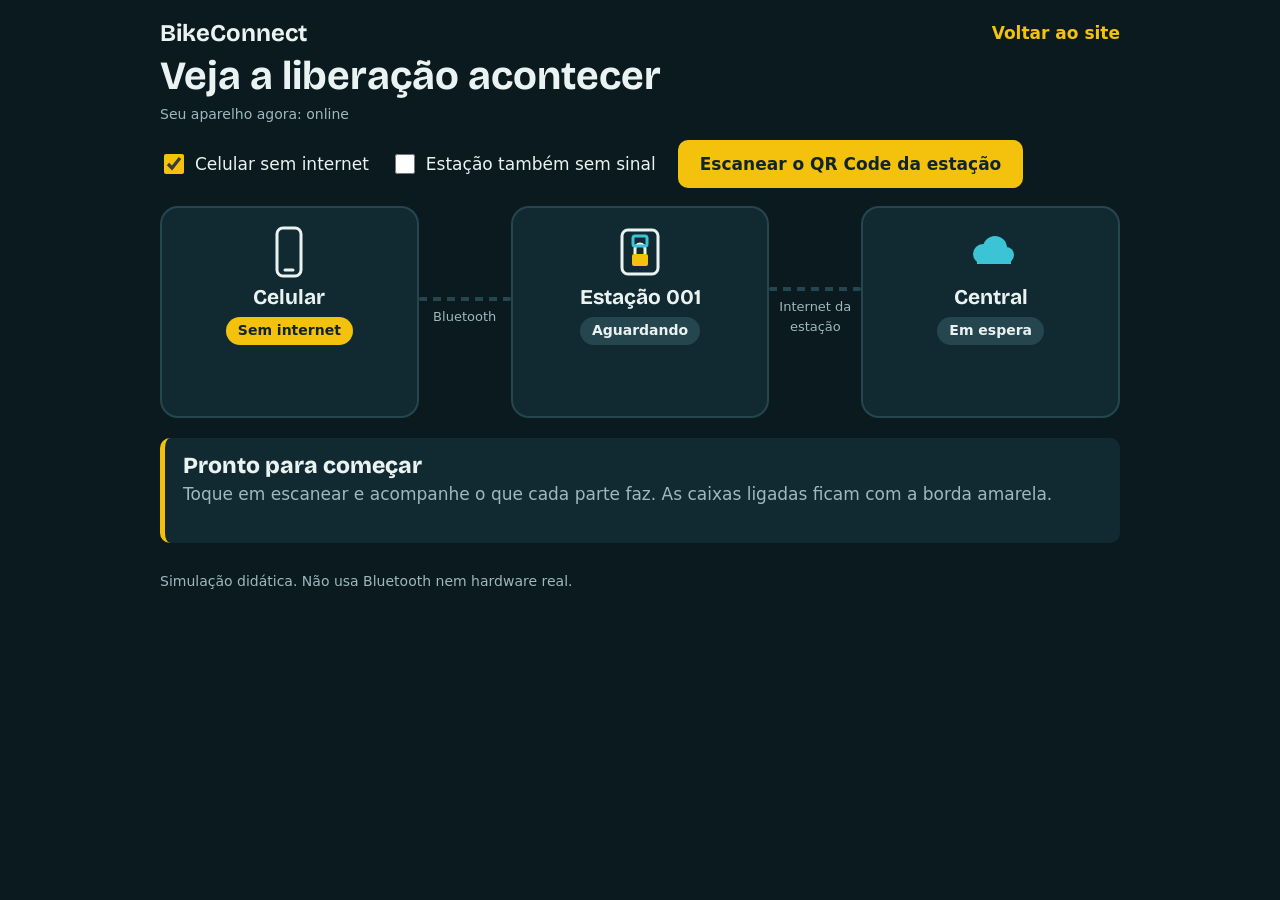
==== commit c15237ac: "Update simulador.html" ====
--- a/simulador.html
+++ b/simulador.html
@@ -3,331 +3,104 @@
 <head>
 <meta charset="utf-8">
 <meta name="viewport" content="width=device-width, initial-scale=1, viewport-fit=cover">
-<title>BikeConnect · Bicicleta compartilhada sem depender de internet</title>
-<meta name="description" content="Tecnologia B2B que libera bicicletas compartilhadas por comunicação local, mesmo com o celular sem sinal.">
-<link rel="preconnect" href="https://fonts.googleapis.com"><link rel="preconnect" href="https://fonts.gstatic.com" crossorigin>
+<title>Simulador BikeConnect</title>
 <link href="https://fonts.googleapis.com/css2?family=Bricolage+Grotesque:wght@600;800&display=swap" rel="stylesheet">
 <style>
-:root{--bg:#0a1a1f;--sf:#112a31;--sf2:#173640;--ink:#eaf3f1;--mute:#9fb8bd;--sig:#f4c20d;--teal:#3cc4d6;--line:#25464f;--red:#e5533d;--ok:#2fb57a}
-*{box-sizing:border-box}html{scroll-behavior:smooth;scroll-padding-top:76px}
-body{margin:0;background:var(--bg);color:var(--ink);font:18px/1.65 system-ui,-apple-system,"Segoe UI",Roboto,sans-serif;padding-bottom:env(safe-area-inset-bottom)}
-h1,h2,h3{font-family:"Bricolage Grotesque",system-ui,sans-serif;line-height:1.1;margin:0}
-a{color:var(--sig)}:focus-visible{outline:3px solid var(--teal);outline-offset:3px}
-.wrap{max-width:1100px;margin:0 auto;padding:0 24px}
-header{position:sticky;top:0;z-index:5;background:rgba(10,26,31,.94);backdrop-filter:blur(8px);padding-top:env(safe-area-inset-top);border-bottom:1px solid var(--line)}
-header .wrap{display:flex;justify-content:space-between;align-items:center;height:64px}
-.logo{font:800 23px "Bricolage Grotesque",sans-serif;text-decoration:none;color:var(--ink)}.logo i{display:inline-block;width:12px;height:12px;border-radius:50%;background:var(--sig);margin-right:8px}
-nav a{margin-left:22px;text-decoration:none;color:var(--mute);font-size:16px}nav a:hover{color:var(--ink)}
-.hero{padding:64px 0 56px;display:grid;grid-template-columns:1.25fr 1fr;gap:56px;align-items:center;background:linear-gradient(var(--bg),var(--bg)) padding-box}
-.hero h1{font-size:clamp(40px,6.2vw,74px);font-weight:800;letter-spacing:-.02em}
-.hero p{color:var(--mute);max-width:33em;margin:22px 0 28px}
-.road{height:6px;margin:0;background:repeating-linear-gradient(90deg,var(--sig) 0 34px,transparent 34px 60px);opacity:.9}
-.btn{display:inline-block;padding:14px 22px;border-radius:10px;font-weight:700;text-decoration:none;font-size:17px;background:var(--sig);color:#11242c;margin:0 8px 10px 0}
-.btn.ghost{background:transparent;color:var(--ink);border:2px solid var(--line)}
-.qr{background:var(--sf);border:1px solid var(--line);border-radius:22px;padding:28px;text-align:center}
-#qr{background:#fff;border-radius:14px;overflow:hidden;width:min(100%,264px);margin:0 auto;line-height:0}
-#qr svg{display:block;width:100%;height:auto}
-.qr p{margin:18px 0 8px;color:var(--ink);font-size:17px}.qr a{word-break:break-all;font-size:14px}
-section{padding:72px 0;border-top:1px solid var(--line)}
-h2{font-size:clamp(30px,4.4vw,48px);font-weight:800;margin-bottom:12px}
-.lead{color:var(--mute);max-width:42em;margin:0 0 40px}
-.q{display:grid;grid-template-columns:1.1fr 1fr;gap:40px;padding:44px 0;border-top:1px solid var(--line);align-items:start}
-.q:first-of-type{border-top:0;padding-top:8px}
-.q h3{font-size:clamp(25px,3.2vw,34px);margin-bottom:14px}
-.q p{margin:0 0 14px;max-width:34em}.q p.k{color:var(--sig);font-weight:600}
-.vis{background:var(--sf);border:1px solid var(--line);border-radius:18px;padding:22px;font-size:16px}
-.vis h4{margin:0 0 12px;font:700 17px system-ui;color:var(--mute)}
-.chk{list-style:none;margin:0;padding:0}.chk li{display:flex;gap:12px;align-items:center;padding:9px 0;border-bottom:1px solid var(--line)}.chk li:last-child{border:0}
-.dot{flex:0 0 26px;height:26px;border-radius:50%;display:grid;place-items:center;font-weight:800;font-size:15px;background:var(--ok);color:#fff}.dot.x{background:var(--red)}
-.flow{display:flex;flex-direction:column;gap:0}
-.nd{background:var(--sf2);border-radius:12px;padding:10px 14px;display:flex;flex-direction:column}.nd b{font-size:16px}.nd span{color:var(--mute);font-size:14px}
-.ar{align-self:center;color:var(--sig);font-size:20px;line-height:1.2;padding:2px 0}
-.cmp{display:grid;grid-template-columns:1fr 1fr;gap:12px}.cmp>div{background:var(--sf2);border-radius:12px;padding:14px}.cmp b{display:block;margin-bottom:4px}
-table{width:100%;border-collapse:collapse;font-size:15px}th,td{text-align:left;padding:10px 8px;border-bottom:1px solid var(--line);vertical-align:top}th{color:var(--mute);font-weight:600}
-.big{display:grid;grid-template-columns:1fr 1fr;gap:12px;margin-top:4px}.big div{background:var(--sf2);border-radius:12px;padding:14px}.big b{display:block;font:800 28px "Bricolage Grotesque";color:var(--sig);line-height:1.1}.big span{font-size:14px;color:var(--mute)}
-.tl{display:grid;gap:12px}.tl div{border-left:4px solid var(--sig);padding:2px 0 2px 14px}.tl b{display:block}.tl span{color:var(--mute);font-size:15px}
-.rng{position:relative;height:28px;background:var(--sf2);border-radius:8px;margin:6px 0 4px}.rng i{position:absolute;top:0;bottom:0;border-radius:8px}
-.ax{display:flex;justify-content:space-between;color:var(--mute);font-size:13px}.leg{font-size:14px;margin:12px 0 2px;display:flex;align-items:center;gap:8px}.leg u{width:14px;height:14px;border-radius:4px;display:inline-block}
-.bmc{display:grid;gap:12px;grid-template-columns:repeat(5,1fr);grid-template-areas:"pa at pv rc sg" "pa rr pv ca sg" "cu cu cu rv rv"}
-.bmc>div{background:var(--sf);border:1px solid var(--line);border-radius:14px;padding:16px;font-size:15px}
-.bmc h3{font-size:18px;margin-bottom:8px;color:var(--sig)}.bmc ul{margin:0;padding-left:18px}.bmc li{margin:0 0 6px}
-.bmc .pv{border:2px solid var(--sig)}
-.sec{margin:8px 0 0;background:var(--sf);border:1px solid var(--line);border-radius:18px;padding:26px}
-.sec h4{font:800 26px "Bricolage Grotesque";margin:0 0 6px}.sec>p{color:var(--mute);margin:0 0 16px;max-width:46em}
-.sec .tw{overflow-x:auto}.sec table{min-width:640px}.sec td:first-child{font-weight:700;width:20%}.sec td:nth-child(2){color:var(--mute);width:30%}
-button.btn{font-family:inherit;cursor:pointer}.addr{display:block;font:800 clamp(19px,3.4vw,24px) "Bricolage Grotesque",sans-serif;color:var(--sig);margin:0 0 16px;word-break:break-all}.ok-msg{display:block;min-height:1.5em;margin-top:8px;color:var(--ok);font-size:15px}
-.ct{display:grid;grid-template-columns:1fr 1fr;gap:24px}.ct .card p{margin:10px 0 18px}.ct .card .btn{margin:0}
-#intro{position:fixed;inset:0;z-index:50;background:var(--bg);display:grid;place-content:center;justify-items:center;gap:20px;text-align:center;padding:24px;animation:iout .7s ease 3.6s forwards}
-#intro.off{display:none}
-#intro .il{font:800 clamp(38px,9vw,72px) "Bricolage Grotesque",sans-serif;letter-spacing:-.02em;animation:iin .8s ease both}
-#intro .il i{display:inline-block;width:.28em;height:.28em;border-radius:50%;background:var(--sig);margin-right:.2em}
-#intro .it{color:var(--mute);max-width:26em;margin:0;animation:iin .8s ease .5s both}
-.ir{position:relative;width:min(560px,86vw);height:78px;overflow:hidden;margin:6px 0}
-.ir::after{content:"";position:absolute;left:0;right:0;bottom:6px;height:5px;background:repeating-linear-gradient(90deg,var(--sig) 0 30px,transparent 30px 52px)}
-.ir svg{position:absolute;bottom:12px;left:0;width:92px;height:62px;animation:ride 3.2s cubic-bezier(.4,.1,.5,1) .2s both}
-#intro button{margin-top:8px;background:transparent;border:2px solid var(--line);color:var(--ink);padding:10px 20px;border-radius:10px;font:600 16px system-ui;cursor:pointer;animation:iin .6s ease 1s both}
-@keyframes ride{from{transform:translateX(-110px)}to{transform:translateX(min(560px,86vw))}}
-@keyframes iin{from{opacity:0;transform:translateY(10px)}to{opacity:1;transform:none}}
-@keyframes iout{to{opacity:0;visibility:hidden}}
-.fin h5{font:800 21px "Bricolage Grotesque",sans-serif;margin:30px 0 10px}.fin h5:first-of-type{margin-top:8px}
-.fin table{min-width:0}.fin td:first-child{width:auto;font-weight:600}.fin td:nth-child(2){color:var(--ink);width:auto}.fin td.n,.fin th.n{text-align:right;white-space:nowrap}
-.fin tr.tot td{font-weight:800;border-top:2px solid var(--line)}.fin .neg{color:#ff8a76}.fin .pos{color:#5fd8a0}
-.eso{display:grid;grid-template-columns:repeat(3,1fr);gap:12px}.eso>div{border-radius:14px;padding:16px;background:var(--sf2)}
-.eso h6{margin:0 0 8px;font:800 18px "Bricolage Grotesque",sans-serif}.eso p{margin:0 0 8px;font-size:15px}.eso b{display:block;font:800 23px "Bricolage Grotesque",sans-serif;line-height:1.15}
-.eso .in b{color:var(--ok)}.eso .out b{color:#ff8a76}.eso .left{border:2px solid var(--sig)}.eso .left b{color:var(--sig)}
-.ch{width:100%;height:auto;display:block}.ch text{fill:var(--mute);font-size:12px;font-family:system-ui}.ch .ln{stroke:var(--line)}
-.fin .two2{display:grid;grid-template-columns:1fr 1fr;gap:24px}
-.src{font-size:14px;color:var(--mute);margin-top:6px}
-.sim{width:100%;height:760px;border:1px solid var(--line);border-radius:18px;background:var(--bg)}
-.two{display:grid;grid-template-columns:1fr 1fr;gap:24px}
-.card{background:var(--sf);border:1px solid var(--line);border-radius:18px;padding:28px}.card h3{font-size:26px}.tag{color:var(--sig);font-size:15px;margin:4px 0 14px;font-weight:600}
-dt{font-weight:700;font-size:15px;margin-top:12px;color:var(--teal)}dd{margin:2px 0 0}dl{margin:0}
-.note{border-left:4px solid var(--sig);padding:4px 0 4px 18px;margin-top:32px;max-width:48em}
-.team{list-style:none;margin:0;padding:0;display:grid;grid-template-columns:repeat(3,1fr);gap:14px}.team li{background:var(--sf);border:1px solid var(--line);border-radius:14px;padding:16px 18px;font-weight:600}
-footer{border-top:1px solid var(--line);padding:32px 0 40px;color:var(--mute);font-size:15px}
-@media(max-width:1000px){.bmc{grid-template-columns:1fr 1fr;grid-template-areas:"sg sg" "pv pv" "pa at" "rr ca" "rc rc" "cu rv"}}
-@media(max-width:820px){.eso,.fin .two2{grid-template-columns:1fr}.ct{grid-template-columns:1fr}.hero,.q,.two{grid-template-columns:1fr}.hero{padding-top:40px;gap:36px}.q{gap:22px}nav a:not(:last-child){display:none}.team{grid-template-columns:1fr 1fr}.sim{height:880px}}
-@media(max-width:620px){.bmc{grid-template-columns:1fr;grid-template-areas:"sg" "pv" "pa" "at" "rr" "rc" "ca" "cu" "rv"}}
-@media(max-width:480px){body{font-size:17px}.wrap{padding:0 18px}.team,.cmp,.big{grid-template-columns:1fr}.sim{height:940px}}
-@media(prefers-reduced-motion:reduce){html{scroll-behavior:auto}}
-.idx{display:grid;grid-template-columns:repeat(4,1fr);gap:10px;margin-top:24px}.idx a{background:var(--sf);border:1px solid var(--line);border-radius:12px;padding:12px 14px;text-decoration:none;color:var(--ink);font-weight:600;font-size:16px}.idx a:hover{border-color:var(--sig)}.idx span{color:var(--sig);margin-right:8px;font-weight:800}.card ul{margin:12px 0 0;padding-left:20px}.card li{margin:0 0 8px}#resumo{padding-top:56px}@media(max-width:820px){.idx{grid-template-columns:1fr 1fr}}@media(max-width:480px){.idx{grid-template-columns:1fr}}
+:root{--bg:#0a1a1f;--sf:#112a31;--ink:#eaf3f1;--mute:#9fb8bd;--sig:#f4c20d;--teal:#3cc4d6;--line:#25464f;--red:#e5533d;--ok:#2fb57a}
+*{box-sizing:border-box}html,body{margin:0;background:var(--bg);color:var(--ink)}
+body{font:17px/1.55 system-ui,-apple-system,"Segoe UI",Roboto,sans-serif;padding:env(safe-area-inset-top) 0 env(safe-area-inset-bottom)}
+h1,h2,h3{font-family:"Bricolage Grotesque",system-ui,sans-serif;margin:0;line-height:1.1}
+.wrap{max-width:1000px;margin:0 auto;padding:20px}
+.top{display:flex;justify-content:space-between;align-items:center;gap:12px;margin-bottom:8px}
+.top a{color:var(--sig);font-weight:600;text-decoration:none}
+body.embed .top,body.embed h1{display:none}body.embed .wrap{padding:8px 4px}
+.ctl{display:flex;flex-wrap:wrap;gap:10px 22px;align-items:center;margin:14px 0 18px}
+.ctl label{display:flex;gap:8px;align-items:center;cursor:pointer;min-height:44px}
+.ctl input{width:20px;height:20px;accent-color:var(--sig)}
+button{font:700 17px system-ui;padding:13px 22px;border:0;border-radius:10px;background:var(--sig);color:#11242c;cursor:pointer;min-height:48px}
+button[disabled]{opacity:.5;cursor:default}
+:focus-visible{outline:3px solid var(--teal);outline-offset:3px}
+.stage{display:flex;align-items:stretch;gap:0}
+.actor{flex:1 1 0;background:var(--sf);border:2px solid var(--line);border-radius:18px;padding:16px;text-align:center;transition:border-color .3s,transform .3s}
+.actor.on{border-color:var(--sig);transform:translateY(-3px)}
+.actor svg{width:56px;height:56px;margin:0 auto 6px;display:block}
+.actor h3{font-size:21px}
+.chip{display:inline-block;margin:8px 0 4px;padding:3px 12px;border-radius:99px;font-size:14px;font-weight:700;background:var(--sig);color:#11242c}
+.chip.ok{background:var(--ok);color:#fff}.chip.mute{background:var(--line);color:var(--ink)}
+.actor p{margin:6px 0 0;color:var(--mute);font-size:15px;min-height:3em}
+.link{flex:0 0 92px;display:flex;flex-direction:column;align-items:center;justify-content:center;gap:6px;font-size:13px;color:var(--mute);text-align:center}
+.link::before{content:"";display:block;width:100%;height:4px;background:repeating-linear-gradient(90deg,var(--line) 0 8px,transparent 8px 14px);border-radius:2px}
+.link.on::before{background:var(--sig);animation:fl .9s linear infinite alternate}
+.link.on{color:var(--sig);font-weight:700}
+@keyframes fl{from{opacity:.35}to{opacity:1}}
+.cap{background:var(--sf);border-left:5px solid var(--sig);border-radius:10px;padding:14px 18px;margin:20px 0 14px;min-height:6.2em}
+.cap b{display:block;font:800 23px "Bricolage Grotesque",sans-serif;margin-bottom:2px}
+.cap span{color:var(--mute)}
+ol{list-style:none;margin:0;padding:0;display:grid;grid-template-columns:repeat(4,1fr);gap:6px 16px;font-size:14px}
+ol li{border-left:3px solid var(--line);padding:4px 0 4px 10px;opacity:.5}ol li.on{opacity:1;border-color:var(--sig)}ol li.done{opacity:.85;border-color:var(--ok)}
+.note{color:var(--mute);font-size:14px;margin-top:14px}
+@media(max-width:720px){
+ body{font-size:16px}.stage{flex-direction:column}.link{flex-basis:auto;min-height:62px;flex-direction:row;gap:10px}
+ .link::before{width:4px;height:36px;background:repeating-linear-gradient(180deg,var(--line) 0 8px,transparent 8px 14px)}
+ .link.on::before{background:var(--sig)}ol{grid-template-columns:1fr 1fr}.ctl button{width:100%}
+}
+@media(prefers-reduced-motion:reduce){*{animation:none!important;transition:none!important}}
 </style>
 </head>
 <body>
-<div id="intro" role="dialog" aria-label="Apresentação do BikeConnect"><div class="il"><i></i>BikeConnect</div>
- <div class="ir" aria-hidden="true"><svg viewBox="0 0 92 62" fill="none" stroke="#f4c20d" stroke-width="4" stroke-linecap="round" stroke-linejoin="round"><circle cx="16" cy="44" r="14"/><circle cx="76" cy="44" r="14"/><path d="M16 44L34 18h26l16 26M34 18l14 26H16M60 18l-4-10h12M30 12h14"/></svg></div>
- <p class="it">Libere a bicicleta, mesmo sem sinal no celular.</p><button type="button" id="skip">Entrar no site</button></div>
-<header><div class="wrap"><a class="logo" href="#"><i></i>BikeConnect</a>
-<nav><a href="#resumo">Resumo</a><a href="#conhecendo">Conhecendo</a><a href="#mercado">Mercado</a><a href="#mvp">MVP</a><a href="#simulador">Simulador</a><a href="#canvas">Canvas</a><a href="#pesquisa">Pesquisa</a><a href="#contato">Contato</a></nav></div></header>
-<main>
-<div class="road" aria-hidden="true"></div>
-<div class="wrap hero">
- <div>
-  <h1>Libere a bicicleta, mesmo sem sinal no celular.</h1>
-  <p>O BikeConnect instala nas estações uma comunicação local por Bluetooth. Operadoras, prefeituras e universidades deixam de perder corridas quando o usuário está sem internet, e a estação avisa a central de tudo o que aconteceu.</p>
-  <a class="btn" href="#conhecendo">Conhecer o BikeConnect</a><a class="btn ghost" href="#simulador">Ver o simulador</a>
- </div>
- <div class="qr">
-  <div id="qr"><svg viewBox="-4 -4 37 37" xmlns="http://www.w3.org/2000/svg" shape-rendering="crispEdges" role="img" aria-label="QR Code que abre o simulador no celular"><rect x="-4" y="-4" width="37" height="37" fill="#fff"/><path d="M0 0h1v1h-1zM1 0h1v1h-1zM2 0h1v1h-1zM3 0h1v1h-1zM4 0h1v1h-1zM5 0h1v1h-1zM6 0h1v1h-1zM11 0h1v1h-1zM14 0h1v1h-1zM15 0h1v1h-1zM18 0h1v1h-1zM19 0h1v1h-1zM22 0h1v1h-1zM23 0h1v1h-1zM24 0h1v1h-1zM25 0h1v1h-1zM26 0h1v1h-1zM27 0h1v1h-1zM28 0h1v1h-1zM0 1h1v1h-1zM6 1h1v1h-1zM8 1h1v1h-1zM9 1h1v1h-1zM11 1h1v1h-1zM13 1h1v1h-1zM15 1h1v1h-1zM20 1h1v1h-1zM22 1h1v1h-1zM28 1h1v1h-1zM0 2h1v1h-1zM2 2h1v1h-1zM3 2h1v1h-1zM4 2h1v1h-1zM6 2h1v1h-1zM8 2h1v1h-1zM10 2h1v1h-1zM11 2h1v1h-1zM12 2h1v1h-1zM14 2h1v1h-1zM17 2h1v1h-1zM18 2h1v1h-1zM20 2h1v1h-1zM22 2h1v1h-1zM24 2h1v1h-1zM25 2h1v1h-1zM26 2h1v1h-1zM28 2h1v1h-1zM0 3h1v1h-1zM2 3h1v1h-1zM3 3h1v1h-1zM4 3h1v1h-1zM6 3h1v1h-1zM10 3h1v1h-1zM14 3h1v1h-1zM15 3h1v1h-1zM19 3h1v1h-1zM20 3h1v1h-1zM22 3h1v1h-1zM24 3h1v1h-1zM25 3h1v1h-1zM26 3h1v1h-1zM28 3h1v1h-1zM0 4h1v1h-1zM2 4h1v1h-1zM3 4h1v1h-1zM4 4h1v1h-1zM6 4h1v1h-1zM8 4h1v1h-1zM9 4h1v1h-1zM11 4h1v1h-1zM13 4h1v1h-1zM15 4h1v1h-1zM16 4h1v1h-1zM17 4h1v1h-1zM18 4h1v1h-1zM22 4h1v1h-1zM24 4h1v1h-1zM25 4h1v1h-1zM26 4h1v1h-1zM28 4h1v1h-1zM0 5h1v1h-1zM6 5h1v1h-1zM8 5h1v1h-1zM9 5h1v1h-1zM10 5h1v1h-1zM13 5h1v1h-1zM15 5h1v1h-1zM17 5h1v1h-1zM18 5h1v1h-1zM19 5h1v1h-1zM20 5h1v1h-1zM22 5h1v1h-1zM28 5h1v1h-1zM0 6h1v1h-1zM1 6h1v1h-1zM2 6h1v1h-1zM3 6h1v1h-1zM4 6h1v1h-1zM5 6h1v1h-1zM6 6h1v1h-1zM8 6h1v1h-1zM10 6h1v1h-1zM12 6h1v1h-1zM14 6h1v1h-1zM16 6h1v1h-1zM18 6h1v1h-1zM20 6h1v1h-1zM22 6h1v1h-1zM23 6h1v1h-1zM24 6h1v1h-1zM25 6h1v1h-1zM26 6h1v1h-1zM27 6h1v1h-1zM28 6h1v1h-1zM8 7h1v1h-1zM9 7h1v1h-1zM12 7h1v1h-1zM17 7h1v1h-1zM0 8h1v1h-1zM1 8h1v1h-1zM3 8h1v1h-1zM6 8h1v1h-1zM7 8h1v1h-1zM9 8h1v1h-1zM12 8h1v1h-1zM13 8h1v1h-1zM15 8h1v1h-1zM16 8h1v1h-1zM19 8h1v1h-1zM22 8h1v1h-1zM23 8h1v1h-1zM24 8h1v1h-1zM26 8h1v1h-1zM27 8h1v1h-1zM0 9h1v1h-1zM2 9h1v1h-1zM8 9h1v1h-1zM16 9h1v1h-1zM20 9h1v1h-1zM22 9h1v1h-1zM25 9h1v1h-1zM28 9h1v1h-1zM0 10h1v1h-1zM1 10h1v1h-1zM2 10h1v1h-1zM3 10h1v1h-1zM5 10h1v1h-1zM6 10h1v1h-1zM7 10h1v1h-1zM10 10h1v1h-1zM12 10h1v1h-1zM18 10h1v1h-1zM19 10h1v1h-1zM20 10h1v1h-1zM21 10h1v1h-1zM24 10h1v1h-1zM25 10h1v1h-1zM26 10h1v1h-1zM27 10h1v1h-1zM0 11h1v1h-1zM2 11h1v1h-1zM5 11h1v1h-1zM9 11h1v1h-1zM11 11h1v1h-1zM13 11h1v1h-1zM16 11h1v1h-1zM18 11h1v1h-1zM19 11h1v1h-1zM26 11h1v1h-1zM27 11h1v1h-1zM0 12h1v1h-1zM2 12h1v1h-1zM4 12h1v1h-1zM6 12h1v1h-1zM10 12h1v1h-1zM13 12h1v1h-1zM15 12h1v1h-1zM16 12h1v1h-1zM17 12h1v1h-1zM21 12h1v1h-1zM22 12h1v1h-1zM23 12h1v1h-1zM25 12h1v1h-1zM27 12h1v1h-1zM28 12h1v1h-1zM0 13h1v1h-1zM5 13h1v1h-1zM7 13h1v1h-1zM8 13h1v1h-1zM10 13h1v1h-1zM12 13h1v1h-1zM14 13h1v1h-1zM19 13h1v1h-1zM20 13h1v1h-1zM21 13h1v1h-1zM0 14h1v1h-1zM1 14h1v1h-1zM4 14h1v1h-1zM6 14h1v1h-1zM7 14h1v1h-1zM10 14h1v1h-1zM11 14h1v1h-1zM13 14h1v1h-1zM20 14h1v1h-1zM21 14h1v1h-1zM24 14h1v1h-1zM25 14h1v1h-1zM26 14h1v1h-1zM27 14h1v1h-1zM28 14h1v1h-1zM1 15h1v1h-1zM2 15h1v1h-1zM3 15h1v1h-1zM7 15h1v1h-1zM8 15h1v1h-1zM12 15h1v1h-1zM13 15h1v1h-1zM14 15h1v1h-1zM16 15h1v1h-1zM17 15h1v1h-1zM18 15h1v1h-1zM19 15h1v1h-1zM21 15h1v1h-1zM23 15h1v1h-1zM25 15h1v1h-1zM27 15h1v1h-1zM1 16h1v1h-1zM3 16h1v1h-1zM4 16h1v1h-1zM6 16h1v1h-1zM8 16h1v1h-1zM9 16h1v1h-1zM10 16h1v1h-1zM11 16h1v1h-1zM12 16h1v1h-1zM15 16h1v1h-1zM17 16h1v1h-1zM18 16h1v1h-1zM20 16h1v1h-1zM21 16h1v1h-1zM27 16h1v1h-1zM1 17h1v1h-1zM2 17h1v1h-1zM3 17h1v1h-1zM9 17h1v1h-1zM11 17h1v1h-1zM12 17h1v1h-1zM14 17h1v1h-1zM16 17h1v1h-1zM17 17h1v1h-1zM21 17h1v1h-1zM22 17h1v1h-1zM23 17h1v1h-1zM25 17h1v1h-1zM28 17h1v1h-1zM0 18h1v1h-1zM4 18h1v1h-1zM6 18h1v1h-1zM12 18h1v1h-1zM14 18h1v1h-1zM17 18h1v1h-1zM21 18h1v1h-1zM23 18h1v1h-1zM27 18h1v1h-1zM28 18h1v1h-1zM2 19h1v1h-1zM3 19h1v1h-1zM5 19h1v1h-1zM8 19h1v1h-1zM10 19h1v1h-1zM11 19h1v1h-1zM12 19h1v1h-1zM14 19h1v1h-1zM16 19h1v1h-1zM17 19h1v1h-1zM18 19h1v1h-1zM19 19h1v1h-1zM20 19h1v1h-1zM23 19h1v1h-1zM27 19h1v1h-1zM28 19h1v1h-1zM0 20h1v1h-1zM1 20h1v1h-1zM2 20h1v1h-1zM5 20h1v1h-1zM6 20h1v1h-1zM7 20h1v1h-1zM8 20h1v1h-1zM9 20h1v1h-1zM10 20h1v1h-1zM11 20h1v1h-1zM12 20h1v1h-1zM13 20h1v1h-1zM14 20h1v1h-1zM16 20h1v1h-1zM17 20h1v1h-1zM20 20h1v1h-1zM21 20h1v1h-1zM22 20h1v1h-1zM23 20h1v1h-1zM24 20h1v1h-1zM26 20h1v1h-1zM8 21h1v1h-1zM12 21h1v1h-1zM15 21h1v1h-1zM16 21h1v1h-1zM17 21h1v1h-1zM19 21h1v1h-1zM20 21h1v1h-1zM24 21h1v1h-1zM26 21h1v1h-1zM27 21h1v1h-1zM28 21h1v1h-1zM0 22h1v1h-1zM1 22h1v1h-1zM2 22h1v1h-1zM3 22h1v1h-1zM4 22h1v1h-1zM5 22h1v1h-1zM6 22h1v1h-1zM8 22h1v1h-1zM13 22h1v1h-1zM16 22h1v1h-1zM17 22h1v1h-1zM18 22h1v1h-1zM20 22h1v1h-1zM22 22h1v1h-1zM24 22h1v1h-1zM27 22h1v1h-1zM0 23h1v1h-1zM6 23h1v1h-1zM13 23h1v1h-1zM15 23h1v1h-1zM16 23h1v1h-1zM20 23h1v1h-1zM24 23h1v1h-1zM25 23h1v1h-1zM26 23h1v1h-1zM0 24h1v1h-1zM2 24h1v1h-1zM3 24h1v1h-1zM4 24h1v1h-1zM6 24h1v1h-1zM10 24h1v1h-1zM12 24h1v1h-1zM13 24h1v1h-1zM16 24h1v1h-1zM17 24h1v1h-1zM20 24h1v1h-1zM21 24h1v1h-1zM22 24h1v1h-1zM23 24h1v1h-1zM24 24h1v1h-1zM27 24h1v1h-1zM28 24h1v1h-1zM0 25h1v1h-1zM2 25h1v1h-1zM3 25h1v1h-1zM4 25h1v1h-1zM6 25h1v1h-1zM8 25h1v1h-1zM9 25h1v1h-1zM12 25h1v1h-1zM14 25h1v1h-1zM20 25h1v1h-1zM22 25h1v1h-1zM23 25h1v1h-1zM24 25h1v1h-1zM25 25h1v1h-1zM26 25h1v1h-1zM0 26h1v1h-1zM2 26h1v1h-1zM3 26h1v1h-1zM4 26h1v1h-1zM6 26h1v1h-1zM9 26h1v1h-1zM10 26h1v1h-1zM11 26h1v1h-1zM12 26h1v1h-1zM14 26h1v1h-1zM17 26h1v1h-1zM18 26h1v1h-1zM19 26h1v1h-1zM20 26h1v1h-1zM21 26h1v1h-1zM24 26h1v1h-1zM25 26h1v1h-1zM26 26h1v1h-1zM28 26h1v1h-1zM0 27h1v1h-1zM6 27h1v1h-1zM8 27h1v1h-1zM10 27h1v1h-1zM11 27h1v1h-1zM12 27h1v1h-1zM13 27h1v1h-1zM14 27h1v1h-1zM17 27h1v1h-1zM18 27h1v1h-1zM19 27h1v1h-1zM20 27h1v1h-1zM23 27h1v1h-1zM27 27h1v1h-1zM0 28h1v1h-1zM1 28h1v1h-1zM2 28h1v1h-1zM3 28h1v1h-1zM4 28h1v1h-1zM5 28h1v1h-1zM6 28h1v1h-1zM8 28h1v1h-1zM9 28h1v1h-1zM10 28h1v1h-1zM11 28h1v1h-1zM12 28h1v1h-1zM15 28h1v1h-1zM17 28h1v1h-1zM19 28h1v1h-1zM20 28h1v1h-1zM23 28h1v1h-1zM24 28h1v1h-1zM25 28h1v1h-1zM27 28h1v1h-1z" fill="#000"/></svg></div>
-  <p>Aponte a câmera do celular para o QR Code e veja a liberação passo a passo.</p>
-  <a id="qrlink" href="https://dcapulot.github.io/BikeConnect/simulador.html">dcapulot.github.io/BikeConnect/simulador.html</a>
- </div>
+<div class="wrap">
+<div class="top"><h2 style="font-size:24px">BikeConnect</h2><a href="index.html">Voltar ao site</a></div>
+<h1 style="font-size:clamp(28px,6vw,40px)">Veja a liberação acontecer</h1>
+<p id="net" class="note" style="margin:6px 0 0"></p>
+<div class="ctl">
+ <label><input type="checkbox" id="offP" checked> Celular sem internet</label>
+ <label><input type="checkbox" id="offS"> Estação também sem sinal</label>
+ <button id="go">Escanear o QR Code da estação</button>
 </div>
-
-<section id="resumo"><div class="wrap">
- <h2>O BikeConnect em um minuto</h2>
- <p class="lead">Para operadoras e gestores de bicicletas compartilhadas que perdem corridas quando o celular do usuário está sem sinal, o BikeConnect é a camada de conectividade local que libera a bicicleta sem internet móvel e sem trocar a infraestrutura existente.</p>
- <div class="two">
-  <div class="card"><h3>Posicionamento</h3><p class="tag">Como queremos ser vistos</p><p>A camada de confiabilidade das bicicletas compartilhadas: confiável, simples, seguro e inclusivo. Somos parceiro tecnológico das operadoras, não uma nova operadora nem concorrente delas.</p></div>
-  <div class="card"><h3>Mensagem para cada público</h3><dl><dt>Operadora</dt><dd>Pare de perder corridas por falta de sinal.</dd><dt>Prefeitura</dt><dd>O transporte ativo funciona também para quem está sem dados ou com sinal ruim.</dd><dt>Usuário</dt><dd>Escaneie o QR Code e libere a bicicleta em segundos, mesmo sem internet.</dd></dl></div>
- </div>
- <div class="idx"><a href="#resumo"><span>1</span>A empresa</a><a href="#problema"><span>2</span>O problema</a><a href="#cliente"><span>3</span>O cliente</a><a href="#solucao"><span>4</span>A solução</a><a href="#tecnologia"><span>5</span>A tecnologia</a><a href="#valor"><span>6</span>Proposta de valor</a><a href="#mercado"><span>7</span>O mercado</a><a href="#concorrentes"><span>8</span>Concorrência</a><a href="#canvas"><span>9</span>Canvas</a><a href="#monetizacao"><span>10</span>Monetização</a><a href="#crescimento"><span>11</span>Crescimento</a><a href="#mvp"><span>+</span>Produto mínimo viável</a></div>
-</div></section>
-
-<section id="equipe"><div class="wrap">
- <h2>Quem faz o BikeConnect</h2>
- <p class="lead">Grupo de Ciência da Computação do Centro Universitário Anhanguera de Niterói, na disciplina Modelos de Negócios para TI, com o professor Wilton Araujo.</p>
- <ul class="team"><li>Daniel Holanda de Campos</li><li>David Capulot Corrêa</li><li>Fabrício Mello Tegon</li><li>Gabriel do Almo Silveira Vicente</li><li>Peter Emmerich Mulim e Silva</li><li>Welington Carlos Silva De Barros</li></ul>
-</div></section>
-
-<section id="conhecendo"><div class="wrap">
- <h2>Conhecendo melhor o BikeConnect</h2>
- <p class="lead">Dez perguntas que qualquer pessoa faria sobre a empresa, respondidas em linguagem simples e com apoio visual. Os números de negócio são estimativas do nosso plano, a confirmar em um piloto.</p>
-
- <article class="q" id="problema"><div><h3>Qual é o problema?</h3>
-  <p>Imagine chegar a uma estação de bicicletas compartilhadas, com pressa para a aula ou o trabalho. Você já tem o aplicativo e já tem cadastro. A bicicleta está ali, livre. Mas o seu pacote de dados acabou, ou o sinal ali é fraco.</p>
-  <p>Hoje, para liberar a bicicleta, o celular precisa falar com a internet. Sem ela, nada acontece. O serviço existe, a bicicleta existe, e a pessoa não consegue usar.</p>
-  <p class="k">Em uma frase: o usuário está pronto para pagar e o sistema o deixa na calçada.</p></div>
-  <div class="vis"><h4>A cena, em uma checagem</h4><ul class="chk">
-   <li><span class="dot">✓</span>Tem o aplicativo instalado</li><li><span class="dot">✓</span>Tem cadastro ativo</li><li><span class="dot">✓</span>Tem bicicleta livre na estação</li><li><span class="dot x">✕</span>Está sem internet no celular</li><li><span class="dot x">✕</span>Resultado: não consegue sair</li></ul></div></article>
-
- <article class="q" id="cliente"><div><h3>Quem sofre com ele?</h3>
-  <p>De um lado, quem anda de bicicleta: estudantes, trabalhadores e turistas. Perdem tempo esperando sinal, procuram Wi-Fi ou desistem e vão a pé ou de ônibus.</p>
-  <p>Do outro, quem opera o serviço: empresas de bicicleta compartilhada, prefeituras e universidades. Cada retirada que não acontece é uma corrida que não vira receita. E há um detalhe traiçoeiro: quem não consegue liberar a bicicleta nem chega a gerar um erro no sistema. A perda é invisível.</p></div>
-  <div class="vis"><div class="cmp"><div><b>Quem usa</b>Perde tempo, paga transporte mais caro ou desiste.</div><div><b>Quem opera</b>Perde corridas, assinantes e ganha reclamações.</div></div>
-   <p class="src">Nas duas entrevistas que fizemos, as duas pessoas já desistiram de usar o serviço por causa da internet ou do aplicativo.</p></div></article>
-
- <article class="q" id="solucao"><div><h3>Qual é a solução?</h3>
-  <p>Em vez de exigir internet no celular, colocamos a inteligência na estação. Um pequeno módulo, instalado nas estações que o cliente já tem, conversa com o celular por Bluetooth, a poucos metros de distância. Não precisa de internet para isso.</p>
-  <p>O usuário continua fazendo o que já fazia: escaneia o QR Code da estação e a bicicleta é liberada. A diferença é que a estação tem sua própria conexão com a central. Depois da retirada, é ela quem informa à central os dados da viagem, inclusive de quem estava offline.</p>
-  <p class="k">Em uma frase: a conexão sai do bolso do usuário e passa a ser responsabilidade da estação.</p></div>
-  <div class="vis"><h4>Hoje × com o BikeConnect</h4><div class="flow">
-   <div class="nd"><b>Hoje</b><span>Celular → internet → servidor → estação</span></div><div class="ar">↓</div>
-   <div class="nd" style="border:2px solid var(--sig)"><b>Com o BikeConnect</b><span>Celular → Bluetooth → estação → central</span></div></div></div></article>
-
- <article class="q" id="tecnologia"><div><h3>Como a tecnologia será utilizada?</h3>
-  <p>A peça central é o <b>Bluetooth</b>. Ele cria uma ligação direta entre o celular e a estação, a poucos metros de distância, e por isso <b>não precisa de internet</b> nem de plano de dados. É o mesmo tipo de conexão do fone sem fio.</p>
-  <p>Pense em um ingresso de cinema com QR Code. A catraca não liga para a bilheteria: ela confere se o carimbo é verdadeiro e se ainda está no prazo. Nosso <b>token</b> funciona igual: uma credencial com assinatura digital e validade curta, de 24 a 48 horas. O app o baixa quando há internet, por exemplo em casa.</p>
-  <p>Na estação, um microcontrolador (um computador minúsculo, o ESP32) recebe o token pelo Bluetooth, confere a assinatura sozinho e abre a trava. Ele guarda o registro da retirada e, assim que tem conexão própria, envia à central quem retirou, com qual token, onde e quando.</p>
-  <p class="k">Mesmo sem internet, a estação só abre para quem tem uma credencial válida. A proteção contra ataques está detalhada logo abaixo.</p></div>
-  <div class="vis"><h4>O caminho do token</h4><div class="flow">
-   <div class="nd"><b>1. Com internet</b><span>O app recebe o token assinado</span></div><div class="ar">↓</div>
-   <div class="nd" style="border:2px solid var(--sig)"><b>2. Bluetooth, sem internet</b><span>O token vai direto do celular à estação; o ESP32 confere e libera</span></div><div class="ar">↓</div>
-   <div class="nd"><b>3. Registro gravado</b><span>A estação guarda quem retirou e quando</span></div><div class="ar">↓</div>
-   <div class="nd"><b>4. Estação avisa a central</b><span>Os dados offline chegam e a viagem é conciliada</span></div></div></div>
-  </article>
-  <div class="sec"><h4>Cibersegurança: o que pode dar errado e como nos defendemos</h4><p>Liberar uma bicicleta sem consultar a internet exige que a própria estação saiba desconfiar. Por isso o projeto trata a segurança em camadas: cada ameaça abaixo tem uma defesa específica.</p><div class="tw"><table><tr><th>Ameaça</th><th>Como poderia acontecer</th><th>Como nos defendemos</th></tr><tr><td>Token falso</td><td>Alguém inventa ou altera uma credencial</td><td>Assinatura digital: a estação recusa qualquer token que não tenha sido assinado pela central</td></tr><tr><td>Token roubado ou copiado</td><td>Celular perdido ou credencial clonada</td><td>Validade de 24 a 48 horas, limite de retiradas offline por dia e revogação assim que houver conexão</td></tr><tr><td>Repetição do sinal</td><td>Gravar a conversa Bluetooth e repetir depois</td><td>Cada tentativa usa um desafio único da estação, e o token vale para uma retirada por vez</td></tr><tr><td>Escuta do Bluetooth</td><td>Interceptar os dados no ar</td><td>Canal cifrado entre app e estação, sem dados pessoais dentro do token</td></tr><tr><td>Estação adulterada</td><td>Mexer no firmware ou forçar a trava</td><td>Firmware assinado, atualizações seguras e chaves protegidas no microcontrolador</td></tr><tr><td>Troca de chaves</td><td>Uma chave de assinatura vazar</td><td>Chaves rotativas: a chave antiga deixa de valer e os tokens são renovados</td></tr><tr><td>Invasão da central</td><td>Atacar servidor ou banco de dados</td><td>Comunicação cifrada (TLS), acessos mínimos, registros de auditoria e alerta para padrões estranhos</td></tr><tr><td>Registro duplicado</td><td>O mesmo evento chegar duas vezes</td><td>Conciliação que reconhece e descarta repetições</td></tr></table></div><p class="src" style="margin-top:14px">Também seguimos o princípio de coletar só o necessário: o token não carrega dados pessoais, o que ajuda no cumprimento da LGPD.</p></div>
-
- <article class="q" id="valor"><div><h3>Qual é a proposta de valor?</h3>
-  <p>Para quem opera: mais retiradas concluídas, menos reclamações no suporte e cobertura em lugares de sinal ruim, como subsolos e parques, sem trocar as estações que já funcionam.</p>
-  <p>Para quem usa: a bicicleta abre em até 5 segundos e o acesso deixa de depender de plano de dados. Isso inclui quem usa plano pré-pago esgotado.</p>
-  <p class="k">Em uma frase: a bicicleta sai sempre que o usuário chega, com ou sem sinal.</p></div>
-  <div class="vis"><div class="big"><div><b>5 s</b><span>para liberar a bicicleta</span></div><div><b>0</b><span>estações a trocar</span></div><div><b>24–48 h</b><span>de validade do token</span></div><div><b>Sem dados</b><span>móveis na retirada</span></div></div></div></article>
-
- <article class="q" id="mercado"><div><h3>Qual é o tamanho do mercado?</h3>
-  <p>O mercado são os sistemas de bicicleta compartilhada com estações, e ele já é grande. A Tembici, maior operadora da América Latina, está em 14 cidades de quatro países e prevê fechar 2026 com 37 mil bicicletas nas ruas.</p>
-  <p>Cada sistema municipal tem algumas dezenas de estações: segundo as prefeituras e a operadora, Florianópolis tem 50, Belo Horizonte e Curitiba 51 cada e Porto Alegre 100. Só essas quatro cidades somam cerca de 250 estações, o começo da nossa faixa de equilíbrio.</p>
-  <p class="k">Em uma frase: poucos clientes grandes bastam para sustentar a empresa.</p></div>
-  <div class="vis"><div class="big"><div><b>14</b><span>cidades da Tembici, em 4 países</span></div><div><b>37 mil</b><span>bicicletas previstas até o fim de 2026</span></div><div><b>~250</b><span>estações em 4 capitais brasileiras</span></div><div><b>250–350</b><span>estações para o nosso equilíbrio</span></div></div>
-   <p class="src">Fontes: Exame (ago./2026) e prefeituras de Curitiba, Belo Horizonte e Porto Alegre. As contagens de estações são de datas diferentes; o tamanho total do mercado ainda será levantado.</p></div></article>
-
- <article class="q" id="concorrentes"><div><h3>Quem são os concorrentes?</h3>
-  <p>Tembici e Mobilicidade operam bicicletas compartilhadas. Para nós, elas são clientes em potencial, não rivais. Nossos concorrentes de verdade são outras formas de resolver o acesso: fabricantes de estações com tecnologia própria, fechaduras inteligentes por Bluetooth e sistemas sem estação fixa.</p>
-  <p>Nosso diferencial é ser uma camada que se encaixa no que já existe, em vez de pedir ao cliente que compre tudo de novo.</p></div>
-  <div class="vis"><table><tr><th>Alternativa</th><th>Limite</th></tr>
-   <tr><td>Estação do fabricante</td><td>Exige trocar ou comprar o conjunto</td></tr>
-   <tr><td>Fechadura Bluetooth</td><td>Resolve a bicicleta, não a estação</td></tr>
-   <tr><td>Sem estação fixa</td><td>Modelo diferente, com outros custos</td></tr>
-   <tr><td><b>BikeConnect</b></td><td><b>Se acopla à estação existente</b></td></tr></table></div></article>
-
- <article class="q" id="monetizacao"><div><h3>Como a empresa ganha dinheiro?</h3>
-  <p>Cobramos de quem opera, nunca do usuário final. Cada estação tem uma taxa única de implantação (equipamento e instalação) e uma mensalidade pelo uso da tecnologia, do suporte e das atualizações.</p>
-  <p>O equipamento se paga com 5 a 11 meses de mensalidade. A receita é recorrente: enquanto o cliente tiver estações funcionando, ele continua pagando.</p>
-  <p>Logo abaixo, as contas completas: o que entra, as despesas e quanto sobra.</p>
-  <p>Além da mensalidade e da implantação, o Canvas prevê um contrato de suporte e manutenção. Uma cobrança por retirada offline realizada é uma hipótese que ainda vamos testar.</p></div>
-  <div class="vis"><div class="big"><div><b>R$ 150–200</b><span>por estação, por mês</span></div><div><b>R$ 750–1.600</b><span>por estação, uma vez</span></div></div>
-   <p class="src">Exemplo de conta: um cliente com 10 estações paga R$ 7.500 a R$ 16.000 de implantação e R$ 1.500 a R$ 2.000 por mês.</p></div></article>
-  <div class="sec fin"><h4>Do ganho à sobra: as contas do BikeConnect</h4><p>Quanto entra, quanto sai e o que fica, em quatro passos. Todos os valores são estimativas do nosso plano financeiro, a confirmar com cotações reais e com o piloto.</p>
-  <h5>1. O que acontece com cada estação</h5>
-  <div class="eso"><div class="in"><h6>Entra</h6><p>Mensalidade pelo uso da tecnologia</p><b>R$ 150 a 200 por mês</b><p style="margin-top:10px">Implantação, paga uma vez</p><b>R$ 750 a 1.600</b></div>
-   <div class="out"><h6>Sai</h6><p>Manutenção e peças de reposição</p><b>R$ 20 a 50 por mês</b><p style="margin-top:10px">Equipamento (R$ 600 a 1.200) e instalação (R$ 150 a 400), uma vez</p><b>R$ 750 a 1.600</b></div>
-   <div class="left"><h6>Sobra</h6><p>Por estação, todo mês, antes das despesas fixas da empresa</p><b>R$ 100 a 180 por mês</b><p style="margin-top:10px">A implantação cobrada cobre o custo do equipamento. Se a empresa financiar o equipamento, ele se paga em 5 a 11 meses de mensalidade.</p></div></div>
-  <h5>2. As despesas fixas da empresa, por mês</h5>
-  <div class="tw"><table><tr><th>Despesa</th><th>O que cobre</th><th class="n">Por mês</th></tr>
-   <tr><td>Equipe técnica</td><td>Desenvolvedores, engenheiro de hardware e DevOps</td><td class="n">R$ 35.000 a 60.000</td></tr>
-   <tr><td>Equipe comercial e administrativa</td><td>Vendas B2B, suporte e administrativo</td><td class="n">R$ 10.000 a 20.000</td></tr>
-   <tr><td>Escritório e ferramentas</td><td>Softwares, licenças e coworking</td><td class="n">R$ 2.000 a 5.000</td></tr>
-   <tr><td>Nuvem</td><td>Servidores, banco de dados e monitoramento</td><td class="n">R$ 800 a 2.500</td></tr>
-   <tr class="tot"><td>Total</td><td>O plano usa a média de cerca de R$ 55.000 por mês</td><td class="n">R$ 47.800 a 87.500</td></tr></table></div>
-  <h5>3. Quantas estações para pagar essa conta</h5>
-  <div class="two2"><div><p style="margin:0 0 10px;color:var(--mute)">Cada estação rende de R$ 150 a 200 por mês. As despesas fixas de R$ 55 mil só são cobertas quando a soma das mensalidades chega a esse valor, entre 250 e 350 estações. Antes disso a empresa gasta mais do que recebe; depois, começa a sobrar.</p><p class="src">Esse ponto é esperado entre o fim do ano 2 e o início do ano 3.</p></div>
-   <svg class="ch" viewBox="0 0 520 262" role="img" aria-label="Gráfico: a receita mensal das estações cruza a despesa fixa de R$ 55 mil entre 275 e 367 estações">
-    <g class="ln"><path d="M50 220H500M50 170H500M50 120H500M50 70H500M50 20H500" stroke-width="1"/></g>
-    <rect x="297" y="20" width="83" height="200" fill="#f4c20d" opacity=".18"/>
-    <polygon points="50,220 500,70 500,20" fill="#3cc4d6" opacity=".25"/><path d="M50 220L500 45" stroke="#3cc4d6" stroke-width="3" fill="none"/>
-    <path d="M50 110H500" stroke="#e5533d" stroke-width="3" stroke-dasharray="8 6"/>
-    <text x="54" y="104" style="fill:#ff8a76">Despesa fixa: R$ 55 mil</text><text x="340" y="38" style="fill:#3cc4d6">Receita das mensalidades</text><text x="300" y="214" style="fill:#f4c20d">equilíbrio</text>
-    <text x="38" y="224" text-anchor="end">0</text><text x="38" y="174" text-anchor="end">25 mil</text><text x="38" y="124" text-anchor="end">50 mil</text><text x="38" y="74" text-anchor="end">75 mil</text><text x="38" y="24" text-anchor="end">100 mil</text>
-    <text x="50" y="240" text-anchor="middle">0</text><text x="140" y="240" text-anchor="middle">100</text><text x="230" y="240" text-anchor="middle">200</text><text x="320" y="240" text-anchor="middle">300</text><text x="410" y="240" text-anchor="middle">400</text><text x="500" y="240" text-anchor="middle">500</text><text x="275" y="257" text-anchor="middle">estações ativas (reais por mês no eixo vertical)</text></svg></div>
-  <h5>4. O dinheiro para começar</h5>
-  <div class="tw"><table><tr><th>Investimento inicial</th><th class="n">Estimativa</th></tr>
-   <tr><td>Desenvolvimento do MVP (software e hardware)</td><td class="n">R$ 80.000 a 150.000</td></tr>
-   <tr><td>Protótipos e testes de campo (5 a 10 estações piloto)</td><td class="n">R$ 15.000 a 30.000</td></tr>
-   <tr><td>Marca, contratos e aspectos legais iniciais</td><td class="n">R$ 5.000 a 10.000</td></tr>
-   <tr><td>Capital de giro (6 meses de operação)</td><td class="n">R$ 150.000 a 250.000</td></tr>
-   <tr class="tot"><td>Total</td><td class="n">R$ 250.000 a 440.000</td></tr></table></div>
-  <p class="src" style="margin-top:10px">Fontes de captação previstas: editais de inovação (como FINEP e fundações estaduais), investidores-anjo e fundos de mobilidade, incubadoras e contratos-piloto pagos.</p>
-  <h5>5. Em três anos: quanto entra, quanto sai e quanto sobra</h5>
-  <div class="tw"><table><tr><th>Ano</th><th class="n">Estações no fim do ano</th><th class="n">Entra (receita)</th><th class="n">Sai (despesas fixas)</th><th class="n">Sobra</th></tr>
-   <tr><td>Ano 1</td><td class="n">20 a 50</td><td class="n">R$ 180 a 450 mil</td><td class="n">R$ 660 mil</td><td class="n neg">falta R$ 210 a 480 mil</td></tr>
-   <tr><td>Ano 2</td><td class="n">100 a 200</td><td class="n">R$ 900 mil a 1,8 mi</td><td class="n">R$ 660 mil</td><td class="n pos">R$ 240 mil a 1,14 mi</td></tr>
-   <tr><td>Ano 3</td><td class="n">300 a 500</td><td class="n">R$ 2,7 a 4,5 mi</td><td class="n">R$ 660 mil</td><td class="n pos">R$ 2,04 a 3,84 mi</td></tr></table></div>
-  <p class="src" style="margin-top:10px">Receita do cenário conservador do plano, que inclui a implantação das estações novas. Despesas fixas: R$ 55 mil por mês durante 12 meses. A sobra ainda não desconta manutenção, impostos nem o crescimento da equipe. O primeiro ano fecha no vermelho, e é para cobrir esse período que existe o investimento inicial.</p></div>
-
-
- <article class="q" id="crescimento"><div><h3>Como irá conquistar clientes?</h3>
-  <p>Começamos pequeno: um piloto em 1 ou 2 estações de uma universidade, onde as decisões são rápidas e o público é jovem e conectado ao tema. Os pilotos podem ser gratuitos ou de baixo custo, e seus resultados viram um caso real para mostrar a outros clientes.</p>
-  <p>Depois vem a venda direta a operadoras, parcerias com fabricantes de estações, feiras de mobilidade urbana e indicações de clientes satisfeitos.</p></div>
-  <div class="vis"><div class="tl"><div><b>Piloto</b><span>1 a 2 estações em uma universidade</span></div><div><b>Estudo de caso</b><span>Dados reais de retiradas concluídas</span></div><div><b>Escala comercial</b><span>Venda direta, parceiros, feiras e indicações</span></div></div></div></article>
-
- <article class="q"><div><h3>Como poderá crescer?</h3>
-  <p>Em etapas. Primeiro provamos que funciona. Depois levamos a operadoras regionais e condomínios. Só então entramos em prefeituras, que compram por licitação e levam mais tempo, e em grandes operadoras.</p>
-  <p>A mesma tecnologia pode servir a patinetes, bicicletas elétricas e outros países da América Latina.</p>
-  <p><b>Como manter clientes:</b> suporte técnico contínuo, relatório mensal das retiradas offline que o BikeConnect viabilizou e um canal de feedback. A integração com estações e app torna a troca de fornecedor trabalhosa, e a mensalidade mantém a receita recorrente.</p></div>
-  <div class="vis"><div class="tl"><div><b>0 a 6 meses</b><span>Validação com o piloto</span></div><div><b>6 a 18 meses</b><span>Operadoras regionais e condomínios</span></div><div><b>Depois</b><span>Prefeituras, grandes operadoras e novos veículos</span></div></div></div></article>
-
- <article class="q"><div><h3>Por que esse negócio tem potencial?</h3>
-  <p>Porque a receita se repete todo mês, porque trocar de fornecedor é trabalhoso para o cliente e porque o problema é comum em qualquer cidade com bicicleta compartilhada.</p>
-  <p>Nossa estimativa é de 100 a 500 estações em 24 a 36 meses, com receita de R$ 2,7 a 4,5 milhões no terceiro ano no cenário conservador. A empresa se sustenta a partir de 250 a 350 estações.</p></div>
-  <div class="vis"><h4>Estações, de 0 a 500</h4>
-   <div class="rng" role="img" aria-label="Meta de 100 a 500 estações; equilíbrio entre 250 e 350"><i style="left:20%;width:80%;background:var(--teal);opacity:.55"></i><i style="left:50%;width:20%;background:var(--sig)"></i></div>
-   <div class="ax"><span>0</span><span>250</span><span>500</span></div>
-   <div class="leg"><u style="background:var(--teal)"></u>Meta em 24 a 36 meses: 100 a 500</div><div class="leg"><u style="background:var(--sig)"></u>Ponto de equilíbrio: 250 a 350</div>
-   <p class="src">Estimativas do plano de negócios, a validar com o piloto.</p></div></article>
-</div></section>
-
-<section id="mvp"><div class="wrap">
- <h2>A primeira versão: produto mínimo viável</h2>
- <p class="lead">O menor conjunto que prova a ideia em campo: uma estação de um campus universitário liberando bicicletas para alunos reais, sem internet no celular.</p>
- <div class="two">
-  <div class="card"><h3>O que entra</h3><p class="tag">Escopo do MVP</p><ul><li>1 a 2 estações com módulo Bluetooth (ESP32) e trava</li><li>App com leitura do QR Code, token guardado no celular e envio por Bluetooth</li><li>Servidor mínimo: emite e valida tokens e recebe os registros da estação</li><li>Relatório simples de retiradas offline</li></ul></div>
-  <div class="card"><h3>Como medimos o sucesso</h3><p class="tag">Fica de fora por ora: pagamento, painel completo e várias operadoras</p><ul><li>Retiradas offline concluídas por estação, por mês</li><li>Tempo médio de desbloqueio (meta: até 5 segundos)</li><li>Taxa de falha baixa e sem liberação indevida</li><li>Feedback dos alunos que participaram do piloto</li></ul></div>
- </div>
- <p class="note">Com esses números em mãos, propomos um piloto gratuito ou de baixo custo em poucas estações de uma operadora. O desenvolvimento do MVP está no investimento inicial, nas contas do plano financeiro.</p>
-</div></section>
-
-<section id="simulador"><div class="wrap">
- <h2>Simulador de liberação</h2>
- <p class="lead">Veja o que o celular, a estação e a central fazem em cada etapa. Você pode simular o celular sem internet e até a estação sem sinal.</p>
- <iframe class="sim" src="simulador.html?embed=1" title="Simulador de liberação da bicicleta" loading="lazy"></iframe>
-</div></section>
-
-<section id="canvas"><div class="wrap">
- <h2>O modelo de negócio em uma página</h2>
- <p class="lead">O Business Model Canvas reúne, em nove blocos, quem atendemos, o que entregamos, como chegamos até o cliente e como a empresa se sustenta.</p>
- <div class="bmc">
-  <div style="grid-area:sg"><h3>Segmentos de clientes</h3><ul><li>Operadoras de bicicletas compartilhadas (cliente principal)</li><li>Prefeituras com sistemas públicos de bikes</li><li>Universidades, parques, condomínios e empresas</li><li>Usuário final (estudantes, trabalhadores, turistas): não paga, mas valida a solução</li></ul></div>
-  <div class="pv" style="grid-area:pv"><h3>Proposta de valor</h3><ul><li>Retirada da bicicleta mesmo sem internet móvel, por comunicação local entre celular e estação</li><li>Usuário: menos tempo perdido e frustração</li><li>Operadora: menos retiradas perdidas e melhor experiência do cliente</li><li>Funcionalidade nova sem trocar a infraestrutura atual</li></ul></div>
-  <div style="grid-area:pa"><h3>Parcerias-chave</h3><ul><li>Operadoras de bikes compartilhadas (ex.: Tembici, Mobilicidade)</li><li>Fabricantes de estações, travas e módulos BLE</li><li>Prefeituras e universidades, como locais de piloto</li><li>Parceiros de segurança digital e de pagamento</li></ul></div>
-  <div style="grid-area:at"><h3>Atividades-chave</h3><ul><li>Pesquisa e validação com usuários e operadoras</li><li>Desenvolvimento e teste da comunicação local (BLE e Wi-Fi local)</li><li>Integração com sistemas existentes</li><li>Segurança contra fraude e desbloqueio indevido</li><li>Vendas, pilotos e suporte</li></ul></div>
-  <div style="grid-area:rr"><h3>Recursos-chave</h3><ul><li>Equipe de desenvolvimento (app/SDK, firmware, backend)</li><li>Tecnologia de autenticação e desbloqueio local seguro</li><li>Hardware e módulos para protótipos e testes</li><li>Conhecimento técnico e propriedade intelectual</li></ul></div>
-  <div style="grid-area:rc"><h3>Relacionamento com clientes</h3><ul><li>Atendimento consultivo na integração</li><li>Suporte técnico e manutenção contínuos</li><li>Pilotos gratuitos ou de baixo custo</li><li>Feedback e relatórios de uso</li></ul></div>
-  <div style="grid-area:ca"><h3>Canais</h3><ul><li>Venda direta e reuniões com operadoras e prefeituras</li><li>Demonstração ou piloto em estação (ex.: campus)</li><li>Site e documentação de integração</li><li>Divulgação no app da operadora parceira</li></ul></div>
-  <div style="grid-area:cu"><h3>Estrutura de custos</h3><ul><li>Equipe de desenvolvimento</li><li>Hardware de teste e protótipos</li><li>Nuvem e licenças</li><li>Segurança, testes e certificações</li><li>Marketing e vendas B2B; deslocamentos para pilotos</li></ul></div>
-  <div style="grid-area:rv"><h3>Fontes de receita</h3><ul><li>Licença ou assinatura mensal por estação ou por operadora</li><li>Taxa de implantação e integração</li><li>Contrato de suporte e manutenção</li><li>Cobrança por retirada offline (hipótese a testar)</li></ul></div>
- </div>
-</div></section>
-
-<section id="pesquisa"><div class="wrap">
- <h2>O que os entrevistados disseram</h2>
- <p class="lead">Para conhecer o problema de perto, ouvimos dois perfis opostos: uma pessoa sem acesso à internet e outra com internet, mas que também esbarra em sinal ruim e na exigência do aplicativo. Os dois responderam ao mesmo questionário de 15 perguntas e preferem não ser identificados.</p>
- <div class="two">
-  <div class="card"><h3>Perfil A</h3><p class="tag">Sem acesso à internet</p><dl>
-   <dt>Já usou bicicleta compartilhada?</dt><dd>Tentou, mas teve dificuldades, e já deixou de usar por precisar de internet.</dd>
-   <dt>Principal dificuldade</dt><dd>Precisar de internet. Dificulta bastante.</dd>
-   <dt>Quando não consegue</dt><dd>Vai a pé. O que mais incomoda é não conseguir liberar a bicicleta e ter de ir de ônibus ou a pé.</dd>
-   <dt>Usaria sem internet ou aplicativo?</dt><dd>Sim. Prefere código ou senha.</dd>
-   <dt>Pagaria?</dt><dd>Talvez, dependendo do preço: até R$ 5.</dd>
-   <dt>Sugestão</dt><dd>Liberar um código válido por 24 horas para usar a bicicleta naquele dia.</dd></dl></div>
-  <div class="card"><h3>Perfil B</h3><p class="tag">Internet sempre disponível</p><dl>
-   <dt>Já usou bicicleta compartilhada?</dt><dd>Sim, e já deixou de usar por precisar de internet ou aplicativo.</dd>
-   <dt>Principal dificuldade</dt><dd>Precisar de um aplicativo. A falta de internet dificulta muito.</dd>
-   <dt>Quando não consegue</dt><dd>Usa ônibus ou vai a pé. O que mais incomoda é o sinal ruim ou o celular descarregado.</dd>
-   <dt>Usaria sem internet ou aplicativo?</dt><dd>Sim. Prefere bilhete ou cartão de transporte.</dd>
-   <dt>Pagaria?</dt><dd>Sim: de R$ 6 a R$ 10.</dd>
-   <dt>Sugestão</dt><dd>Cadastro e recarga em pontos pela cidade, que gerem um código de uso. Ampliar o acesso a quem não tem familiaridade com aplicativos.</dd></dl></div>
- </div>
- <p class="note"><b>Em comum:</b> os dois já desistiram de usar o serviço, os dois usariam uma alternativa sem internet e os dois sugeriram um código temporário. É uma amostra inicial, e vamos ampliá-la antes do piloto.</p>
-</div></section>
-
-<section id="contato"><div class="wrap">
- <h2>Fale com o BikeConnect</h2>
- <p class="lead">Dois canais separados: um para quem quer contratar e outro para quem já usa e precisa de ajuda técnica.</p>
- <div class="ct">
-  <div class="card"><h3>Quero contratar</h3><p class="tag">Operadoras, prefeituras, universidades, parques e condomínios</p><p>Peça uma conversa sobre o piloto, a integração com as suas estações e os valores por estação.</p><span class="addr">comercial@bikeconnect.com.br</span><a class="btn" href="mailto:comercial@bikeconnect.com.br?subject=Quero%20contratar%20o%20BikeConnect&amp;body=Nome%3A%0AOrganiza%C3%A7%C3%A3o%3A%0AQuantidade%20de%20esta%C3%A7%C3%B5es%3A%0ACidade%3A">Falar com o comercial</a><a class="btn ghost" href="https://mail.google.com/mail/?view=cm&amp;fs=1&amp;to=comercial@bikeconnect.com.br&amp;su=Quero%20contratar%20o%20BikeConnect&amp;body=Nome%3A%0AOrganiza%C3%A7%C3%A3o%3A%0AQuantidade%20de%20esta%C3%A7%C3%B5es%3A%0ACidade%3A" target="_blank" rel="noopener">Abrir no Gmail</a></div>
-  <div class="card"><h3>Preciso de suporte técnico</h3><p class="tag">Para clientes que já têm o BikeConnect instalado</p><p>Conte o que aconteceu. Informe o código da estação (por exemplo, EST-001), o horário e o que o usuário viu na tela.</p><span class="addr">suporte@bikeconnect.com.br</span><a class="btn" href="mailto:suporte@bikeconnect.com.br?subject=Suporte%20t%C3%A9cnico%20BikeConnect&amp;body=C%C3%B3digo%20da%20esta%C3%A7%C3%A3o%3A%0AData%20e%20hor%C3%A1rio%3A%0AO%20que%20aconteceu%3A">Abrir chamado de suporte</a><a class="btn ghost" href="https://mail.google.com/mail/?view=cm&amp;fs=1&amp;to=suporte@bikeconnect.com.br&amp;su=Suporte%20t%C3%A9cnico%20BikeConnect&amp;body=C%C3%B3digo%20da%20esta%C3%A7%C3%A3o%3A%0AData%20e%20hor%C3%A1rio%3A%0AO%20que%20aconteceu%3A" target="_blank" rel="noopener">Abrir no Gmail</a></div>
- </div>
-</div></section>
-</main>
-<footer><div class="wrap">BikeConnect · Centro Universitário Anhanguera de Niterói · Modelos de Negócios para TI · Ciência da Computação, 2026</div></footer>
+<div class="stage">
+ <div class="actor" id="aP"><svg viewBox="0 0 56 56" fill="none" stroke="#eaf3f1" stroke-width="3"><rect x="16" y="4" width="24" height="48" rx="6"/><path d="M24 46h8" stroke-linecap="round"/></svg><h3>Celular</h3><span class="chip" id="cP">Sem internet</span><p id="tP"></p></div>
+ <div class="link" id="l1"><span id="m1">Bluetooth</span></div>
+ <div class="actor" id="aS"><svg viewBox="0 0 56 56" fill="none" stroke="#eaf3f1" stroke-width="3"><rect x="10" y="6" width="36" height="44" rx="6"/><rect x="20" y="30" width="16" height="12" rx="2" fill="#f4c20d" stroke="none"/><path d="M23 30v-5a5 5 0 0 1 10 0v5"/><rect x="21" y="12" width="14" height="10" rx="2" stroke="#3cc4d6"/></svg><h3>Estação 001</h3><span class="chip mute" id="cS">Aguardando</span><p id="tS"></p></div>
+ <div class="link" id="l2"><span id="m2">Internet da estação</span></div>
+ <div class="actor" id="aC"><svg viewBox="0 0 56 56" fill="#3cc4d6"><circle cx="20" cy="30" r="10"/><circle cx="32" cy="24" r="12"/><circle cx="43" cy="31" r="8"/><rect x="14" y="30" width="34" height="10"/></svg><h3>Central</h3><span class="chip mute" id="cC">Em espera</span><p id="tC"></p></div>
+</div>
+<div class="cap" aria-live="polite"><b id="ct">Pronto para começar</b><span id="cd">Toque em escanear e acompanhe o que cada parte faz. As caixas ligadas ficam com a borda amarela.</span></div>
+<ol id="ol"></ol>
+<p class="note">Simulação didática. Não usa Bluetooth nem hardware real.</p>
+</div>
 <script>
 (function(){
-var intro=document.getElementById('intro');
-function skip(){intro.className='off'}
-document.getElementById('skip').addEventListener('click',skip);
-setTimeout(skip,4400);
-function go(e){var h=this.getAttribute('href');if(h.length>1){var t=document.getElementById(h.slice(1));if(t){e.preventDefault();t.scrollIntoView({behavior:'smooth',block:'start'});try{history.replaceState(null,'',h)}catch(x){}}}}
-var l=document.querySelectorAll('a[href^="#"]');for(var i=0;i<l.length;i++)l[i].addEventListener('click',go);
+var $=function(i){return document.getElementById(i)},run=false;
+if(/embed/.test(location.search))document.body.className='embed';
+function net(){$('net').textContent='Seu aparelho agora: '+(navigator.onLine?'online':'offline')}net();addEventListener('online',net);addEventListener('offline',net);
+function wait(t){return new Promise(function(r){setTimeout(r,t)})}
+function chip(id,txt,k){var e=$(id);e.textContent=txt;e.className='chip'+(k?' '+k:'')}
+function reset(){chip('cP',$('offP').checked?'Sem internet':'Com internet',$('offP').checked?'':'ok');chip('cS','Aguardando','mute');chip('cC','Em espera','mute');['tP','tS','tC'].forEach(function(i){$(i).textContent=''});['aP','aS','aC','l1','l2'].forEach(function(i){$(i).classList.remove('on')});$('ol').innerHTML=''}
+function steps(){
+ var p=$('offP').checked,s=$('offS').checked,a=[];
+ a.push(['Lê o QR Code','O QR Code só diz qual é a estação (EST-001). Não é uma senha.',['aP'],null,function(){$('tP').textContent='Lendo o QR Code da estação';chip('cS','Pronta')}]);
+ a.push(['Conecta por Bluetooth','O celular conversa direto com a estação, sem passar pela internet.',['aP','aS'],['l1','Bluetooth'],function(){$('tP').textContent='Conectando à estação'}]);
+ a.push(['Envia o token','O token é uma credencial assinada, de curta duração. O app baixou antes, quando havia sinal.',['aP','aS'],['l1','token assinado'],function(){$('tP').textContent='Enviando o token';$('tS').textContent='Recebendo o token'}]);
+ a.push(['Valida sozinha','A estação confere a assinatura e a validade. Não precisa perguntar a ninguém.',['aS'],null,function(){chip('cS','Conferindo');$('tS').textContent='Assinatura e validade ok'}]);
+ a.push(['Libera e grava','A trava abre e a estação guarda o registro da retirada: quem, qual token, qual hora.',['aS','aP'],null,function(){chip('cS','Trava aberta','ok');$('tS').textContent='Registro gravado na memória';$('tP').textContent='Bicicleta liberada!'}]);
+ if(s)a.push(['Registro na fila','A estação está sem sinal agora. O registro fica guardado e segue assim que a conexão voltar.',['aS'],null,function(){chip('cS','Sem sinal');$('tS').textContent='1 registro na fila'}]);
+ a.push(['Estação avisa a central','A estação tem conexão própria. Ela envia à central os dados da retirada feita offline: usuário, token usado, estação e horário.',['aS','aC'],['l2','registro da retirada'],function(){chip('cS','Conectada','ok');$('tS').textContent='Registro enviado';chip('cC','Recebendo')}]);
+ a.push(['Central concilia','A central confere o token, registra a viagem e prepara a cobrança, mesmo que o celular ainda esteja sem internet.',['aC'],null,function(){chip('cC','Viagem registrada','ok');$('tC').textContent='Usuário, estação e horário salvos'}]);
+ if(p)a.push(['Celular sincroniza depois','Ao recuperar a internet, o app recebe o comprovante da viagem e novos tokens.',['aP','aC'],['l2','comprovante'],function(){chip('cP','Online','ok');$('tP').textContent='Comprovante recebido'}]);
+ return a}
+$('go').onclick=async function(){if(run)return;run=true;this.disabled=true;reset();var a=steps();
+ $('ol').innerHTML=a.map(function(x,i){return'<li>'+(i+1)+'. '+x[0]+'</li>'}).join('');var li=$('ol').children;
+ for(var i=0;i<a.length;i++){var x=a[i];
+  ['aP','aS','aC','l1','l2'].forEach(function(k){$(k).classList.remove('on')});
+  for(var j=0;j<i;j++)li[j].className='done';li[i].className='on';
+  x[2].forEach(function(k){$(k).classList.add('on')});
+  if(x[3]){$(x[3][0]).classList.add('on');$('m'+x[3][0].slice(1)).textContent=x[3][1]}
+  $('ct').textContent=(i+1)+'. '+x[0];$('cd').textContent=x[1];x[4]();await wait(2800)}
+ ['aP','aS','aC','l1','l2'].forEach(function(k){$(k).classList.remove('on')});
+ for(var j=0;j<li.length;j++)li[j].className='done';
+ $('ct').textContent='Pronto';$('cd').textContent='A bicicleta saiu sem o celular precisar de internet, e a central ficou com o registro completo da retirada.';
+ run=false;this.disabled=false;this.textContent='Repetir simulação'};
+$('offP').onchange=function(){if(!run)reset()};reset();
 })();
 </script>
 </body>
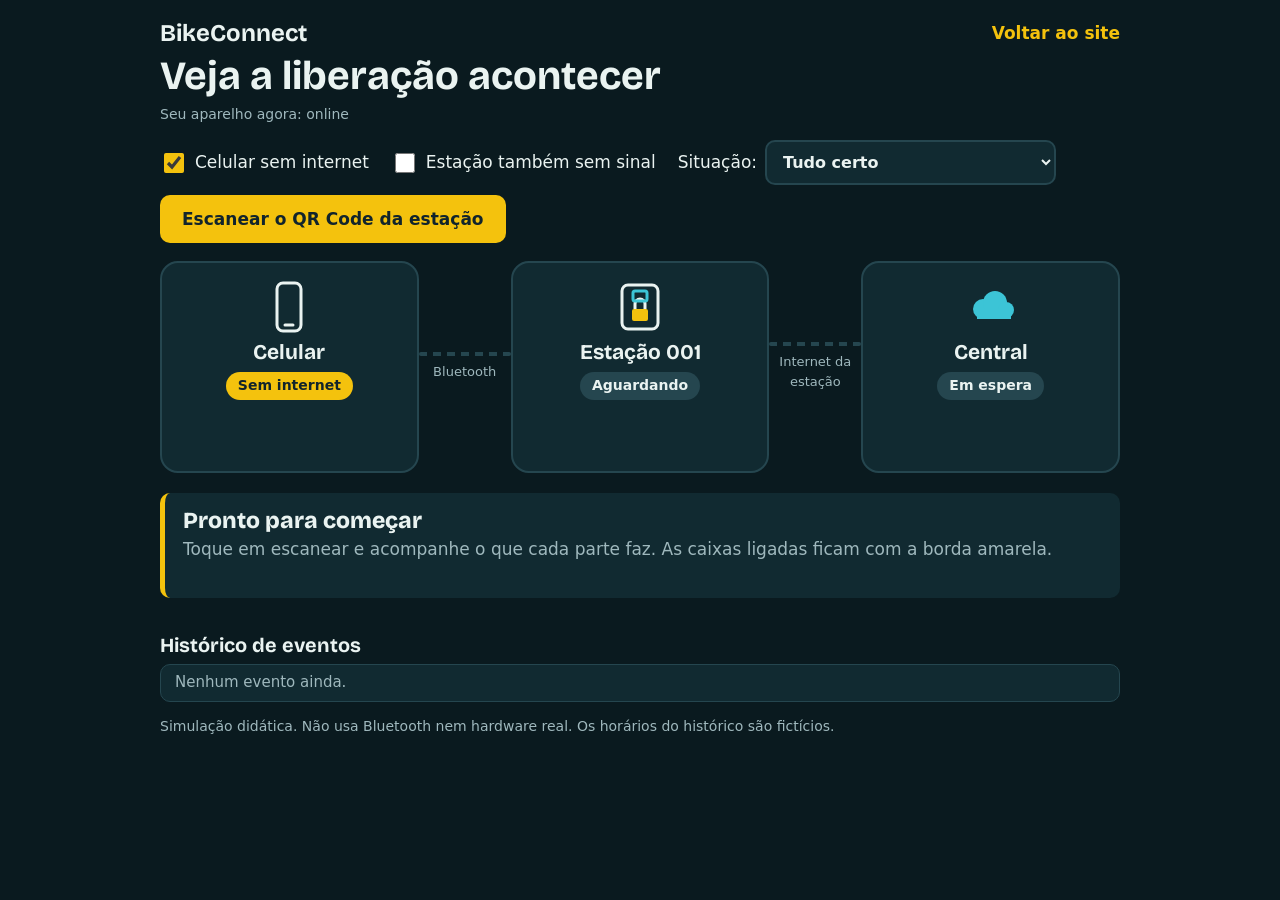
==== commit fead04e0: "Enhance event log and UI elements in simulador.html" ====
--- a/simulador.html
+++ b/simulador.html
@@ -26,7 +26,7 @@
 .actor svg{width:56px;height:56px;margin:0 auto 6px;display:block}
 .actor h3{font-size:21px}
 .chip{display:inline-block;margin:8px 0 4px;padding:3px 12px;border-radius:99px;font-size:14px;font-weight:700;background:var(--sig);color:#11242c}
-.chip.ok{background:var(--ok);color:#fff}.chip.mute{background:var(--line);color:var(--ink)}
+.chip.ok{background:var(--ok);color:#fff}.chip.bad{background:var(--red);color:#fff}.chip.mute{background:var(--line);color:var(--ink)}
 .actor p{margin:6px 0 0;color:var(--mute);font-size:15px;min-height:3em}
 .link{flex:0 0 92px;display:flex;flex-direction:column;align-items:center;justify-content:center;gap:6px;font-size:13px;color:var(--mute);text-align:center}
 .link::before{content:"";display:block;width:100%;height:4px;background:repeating-linear-gradient(90deg,var(--line) 0 8px,transparent 8px 14px);border-radius:2px}
@@ -38,6 +38,13 @@
 .cap span{color:var(--mute)}
 ol{list-style:none;margin:0;padding:0;display:grid;grid-template-columns:repeat(4,1fr);gap:6px 16px;font-size:14px}
 ol li{border-left:3px solid var(--line);padding:4px 0 4px 10px;opacity:.5}ol li.on{opacity:1;border-color:var(--sig)}ol li.done{opacity:.85;border-color:var(--ok)}
+.ctl select{font:600 16px system-ui;padding:10px 12px;border-radius:10px;border:2px solid var(--line);background:var(--sf);color:var(--ink);min-height:44px}
+.ctl .sel{display:flex;gap:8px;align-items:center;flex-wrap:wrap}
+.logh{font-size:20px;margin:22px 0 8px}
+#log{list-style:none;margin:0;padding:0;background:var(--sf);border-radius:10px;border:1px solid var(--line);max-height:230px;overflow:auto;font-size:15px}
+#log li{padding:6px 14px;border-bottom:1px solid var(--line)}#log li:last-child{border:0}
+#log time{font:700 14px ui-monospace,Menlo,monospace;color:var(--sig);margin-right:10px}
+#log li.bad{color:#ff8a76}#log .empty{color:var(--mute)}
 .note{color:var(--mute);font-size:14px;margin-top:14px}
 @media(max-width:720px){
  body{font-size:16px}.stage{flex-direction:column}.link{flex-basis:auto;min-height:62px;flex-direction:row;gap:10px}
@@ -55,6 +62,7 @@
 <div class="ctl">
  <label><input type="checkbox" id="offP" checked> Celular sem internet</label>
  <label><input type="checkbox" id="offS"> Estação também sem sinal</label>
+ <div class="sel"><label for="sc" style="min-height:0">Situação:</label><select id="sc"><option value="ok">Tudo certo</option><option value="invalid">Token inválido (falsificado)</option><option value="expired">Token expirado</option><option value="used">Token já utilizado</option><option value="btfail">Bluetooth desconectado</option></select></div>
  <button id="go">Escanear o QR Code da estação</button>
 </div>
 <div class="stage">
@@ -66,7 +74,9 @@
 </div>
 <div class="cap" aria-live="polite"><b id="ct">Pronto para começar</b><span id="cd">Toque em escanear e acompanhe o que cada parte faz. As caixas ligadas ficam com a borda amarela.</span></div>
 <ol id="ol"></ol>
-<p class="note">Simulação didática. Não usa Bluetooth nem hardware real.</p>
+<h2 class="logh">Histórico de eventos</h2>
+<ul id="log" aria-label="Histórico de eventos da simulação"><li class="empty">Nenhum evento ainda.</li></ul>
+<p class="note">Simulação didática. Não usa Bluetooth nem hardware real. Os horários do histórico são fictícios.</p>
 </div>
 <script>
 (function(){
@@ -75,31 +85,49 @@
 function net(){$('net').textContent='Seu aparelho agora: '+(navigator.onLine?'online':'offline')}net();addEventListener('online',net);addEventListener('offline',net);
 function wait(t){return new Promise(function(r){setTimeout(r,t)})}
 function chip(id,txt,k){var e=$(id);e.textContent=txt;e.className='chip'+(k?' '+k:'')}
-function reset(){chip('cP',$('offP').checked?'Sem internet':'Com internet',$('offP').checked?'':'ok');chip('cS','Aguardando','mute');chip('cC','Em espera','mute');['tP','tS','tC'].forEach(function(i){$(i).textContent=''});['aP','aS','aC','l1','l2'].forEach(function(i){$(i).classList.remove('on')});$('ol').innerHTML=''}
+var T0=10*3600+32*60,clock=T0;
+function fmt(t){function z(n){return(n<10?'0':'')+n}return z(Math.floor(t/3600))+':'+z(Math.floor(t/60)%60)+':'+z(t%60)}
+function log(txt,bad){var l=$('log');if(l.firstChild&&l.firstChild.className==='empty')l.innerHTML='';var li=document.createElement('li');if(bad)li.className='bad';li.innerHTML='<time>'+fmt(clock)+'</time>'+txt;l.appendChild(li);l.scrollTop=l.scrollHeight}
+function reset(){clock=T0;chip('cP',$('offP').checked?'Sem internet':'Com internet',$('offP').checked?'':'ok');chip('cS','Aguardando','mute');chip('cC','Em espera','mute');['tP','tS','tC'].forEach(function(i){$(i).textContent=''});['aP','aS','aC','l1','l2'].forEach(function(i){$(i).classList.remove('on')});$('ol').innerHTML='';$('log').innerHTML='<li class="empty">Nenhum evento ainda.</li>'}
 function steps(){
- var p=$('offP').checked,s=$('offS').checked,a=[];
- a.push(['Lê o QR Code','O QR Code só diz qual é a estação (EST-001). Não é uma senha.',['aP'],null,function(){$('tP').textContent='Lendo o QR Code da estação';chip('cS','Pronta')}]);
- a.push(['Conecta por Bluetooth','O celular conversa direto com a estação, sem passar pela internet.',['aP','aS'],['l1','Bluetooth'],function(){$('tP').textContent='Conectando à estação'}]);
- a.push(['Envia o token','O token é uma credencial assinada, de curta duração. O app baixou antes, quando havia sinal.',['aP','aS'],['l1','token assinado'],function(){$('tP').textContent='Enviando o token';$('tS').textContent='Recebendo o token'}]);
- a.push(['Valida sozinha','A estação confere a assinatura e a validade. Não precisa perguntar a ninguém.',['aS'],null,function(){chip('cS','Conferindo');$('tS').textContent='Assinatura e validade ok'}]);
- a.push(['Libera e grava','A trava abre e a estação guarda o registro da retirada: quem, qual token, qual hora.',['aS','aP'],null,function(){chip('cS','Trava aberta','ok');$('tS').textContent='Registro gravado na memória';$('tP').textContent='Bicicleta liberada!'}]);
- if(s)a.push(['Registro na fila','A estação está sem sinal agora. O registro fica guardado e segue assim que a conexão voltar.',['aS'],null,function(){chip('cS','Sem sinal');$('tS').textContent='1 registro na fila'}]);
- a.push(['Estação avisa a central','A estação tem conexão própria. Ela envia à central os dados da retirada feita offline: usuário, token usado, estação e horário.',['aS','aC'],['l2','registro da retirada'],function(){chip('cS','Conectada','ok');$('tS').textContent='Registro enviado';chip('cC','Recebendo')}]);
- a.push(['Central concilia','A central confere o token, registra a viagem e prepara a cobrança, mesmo que o celular ainda esteja sem internet.',['aC'],null,function(){chip('cC','Viagem registrada','ok');$('tC').textContent='Usuário, estação e horário salvos'}]);
- if(p)a.push(['Celular sincroniza depois','Ao recuperar a internet, o app recebe o comprovante da viagem e novos tokens.',['aP','aC'],['l2','comprovante'],function(){chip('cP','Online','ok');$('tP').textContent='Comprovante recebido'}]);
+ var p=$('offP').checked,s=$('offS').checked,sc=$('sc').value,ok=sc==='ok',a=[];
+ function A(t,d,on,lk,fn,lg,dt,bad){a.push({t:t,d:d,on:on,lk:lk,fn:fn,lg:lg,dt:dt||3,bad:bad})}
+ A('Lê o QR Code','O QR Code só diz qual é a estação (EST-001). Não é uma senha. A câmera lê isso sozinha, sem internet.',['aP'],null,function(){$('tP').textContent='Lendo o QR Code da estação';chip('cS','Pronta')},'QR Code lido: estação EST-001',2);
+ A('Conecta por Bluetooth','O celular conversa direto com a estação, sem passar pela internet.',['aP','aS'],['l1','Bluetooth'],function(){$('tP').textContent='Conectando à estação'},'Conexão Bluetooth iniciada',3);
+ if(sc==='btfail'){
+  A('Bluetooth falha','O sinal caiu ou o celular saiu do alcance. Sem a conexão direta, nada chega à estação e a trava continua fechada.',['aP','aS'],['l1','sem conexão'],function(){chip('cS','Sem conexão','bad');$('tP').textContent='Não conectou'},'Bluetooth desconectado',4,1);
+  A('Retirada negada','Sem conexão não há como autorizar. O usuário precisa chegar mais perto e tentar de novo.',['aP'],null,function(){$('tP').textContent='Bicicleta não liberada'},'Retirada não autorizada: sem Bluetooth',2,1);
+  return a}
+ A('Envia o token','O token é uma credencial assinada, de curta duração. O app baixou antes, quando havia sinal.',['aP','aS'],['l1','token assinado'],function(){$('tP').textContent='Enviando o token';$('tS').textContent='Recebendo o token'},'Token recebido pela estação',2);
+ if(ok){
+  A('Valida sozinha','A estação confere a assinatura, a validade e se o token ainda não foi usado. Não precisa perguntar a ninguém.',['aS'],null,function(){chip('cS','Conferindo');$('tS').textContent='Assinatura e validade ok'},'Assinatura validada; token dentro do prazo e ainda não usado',2);
+  A('Libera e grava','A trava abre e a estação guarda o registro da retirada: quem, qual token, qual hora. O token passa a constar como usado.',['aS','aP'],null,function(){chip('cS','Trava aberta','ok');$('tS').textContent='Registro gravado na memória';$('tP').textContent='Bicicleta liberada!'},'Bicicleta liberada; registro salvo na memória da estação',3);
+ }else{
+  var m={invalid:['Assinatura inválida','A assinatura não bate com a chave da central: o token foi inventado ou alterado.','Recusado: assinatura inválida'],
+   expired:['Token vencido','A validade de 24 a 48 horas acabou. O celular precisa de internet uma vez para baixar um token novo.','Recusado: token expirado'],
+   used:['Token já utilizado','A estação guarda os identificadores já usados e reconhece a repetição, mesmo sem internet.','Recusado: token já utilizado']}[sc];
+  A('Valida sozinha','A estação confere a assinatura, a validade e se o token já foi usado.',['aS'],null,function(){chip('cS','Conferindo');$('tS').textContent='Conferindo o token'},'Validando assinatura, validade e uso do token',2);
+  A('Recusa a liberação',m[1],['aS','aP'],null,function(){chip('cS','Recusado','bad');$('tS').textContent=m[0];$('tP').textContent='Bicicleta não liberada'},m[2],2,1);
+  A('Grava a tentativa','A estação guarda a tentativa recusada para auditoria. A trava continua fechada.',['aS'],null,function(){$('tS').textContent='Tentativa registrada'},'Tentativa recusada gravada na memória',2);
+ }
+ if(s)A('Registro na fila','A estação está sem sinal agora. O registro fica guardado e segue assim que a conexão voltar.',['aS'],null,function(){chip('cS','Sem sinal');$('tS').textContent='1 registro na fila'},'Estação sem sinal: 1 registro na fila',3);
+ A(s?'Estação recupera a conexão e avisa a central':'Estação avisa a central',ok?'A estação tem conexão própria. Ela envia à central os dados da retirada feita offline: usuário, token usado, estação e horário.':'A estação envia à central o registro da tentativa recusada.',['aS','aC'],['l2',ok?'registro da retirada':'tentativa recusada'],function(){chip('cS','Conectada','ok');$('tS').textContent='Registro enviado';chip('cC','Recebendo')},(s?'Conexão restabelecida. ':'')+'Registro sincronizado com a central',s?780:3);
+ A(ok?'Central concilia':'Central registra a tentativa',ok?'A central confere o token, registra a viagem e prepara a cobrança, mesmo que o celular ainda esteja sem internet.':'A central guarda a tentativa e pode alertar a operação se ela se repetir. Nenhuma viagem é cobrada.',['aC'],null,function(){chip('cC',ok?'Viagem registrada':'Tentativa registrada','ok');$('tC').textContent=ok?'Usuário, estação e horário salvos':'Nenhuma viagem criada'},ok?'Central registrou a viagem':'Central registrou a tentativa recusada',3);
+ if(p&&ok)A('Celular sincroniza depois','Ao recuperar a internet, o app recebe o comprovante da viagem e novos tokens.',['aP','aC'],['l2','comprovante'],function(){chip('cP','Online','ok');$('tP').textContent='Comprovante recebido'},'Celular online: comprovante e novos tokens recebidos',5);
  return a}
-$('go').onclick=async function(){if(run)return;run=true;this.disabled=true;reset();var a=steps();
- $('ol').innerHTML=a.map(function(x,i){return'<li>'+(i+1)+'. '+x[0]+'</li>'}).join('');var li=$('ol').children;
+$('go').onclick=async function(){if(run)return;run=true;this.disabled=true;$('sc').disabled=true;reset();var a=steps(),ok=$('sc').value==='ok';
+ $('ol').innerHTML=a.map(function(x,i){return'<li>'+(i+1)+'. '+x.t+'</li>'}).join('');var li=$('ol').children;
  for(var i=0;i<a.length;i++){var x=a[i];
   ['aP','aS','aC','l1','l2'].forEach(function(k){$(k).classList.remove('on')});
   for(var j=0;j<i;j++)li[j].className='done';li[i].className='on';
-  x[2].forEach(function(k){$(k).classList.add('on')});
-  if(x[3]){$(x[3][0]).classList.add('on');$('m'+x[3][0].slice(1)).textContent=x[3][1]}
-  $('ct').textContent=(i+1)+'. '+x[0];$('cd').textContent=x[1];x[4]();await wait(2800)}
+  x.on.forEach(function(k){$(k).classList.add('on')});
+  if(x.lk){$(x.lk[0]).classList.add('on');$('m'+x.lk[0].slice(1)).textContent=x.lk[1]}
+  clock+=x.dt;$('ct').textContent=(i+1)+'. '+x.t;$('cd').textContent=x.d;x.fn();log(x.lg,x.bad);await wait(2800)}
  ['aP','aS','aC','l1','l2'].forEach(function(k){$(k).classList.remove('on')});
  for(var j=0;j<li.length;j++)li[j].className='done';
- $('ct').textContent='Pronto';$('cd').textContent='A bicicleta saiu sem o celular precisar de internet, e a central ficou com o registro completo da retirada.';
- run=false;this.disabled=false;this.textContent='Repetir simulação'};
+ $('ct').textContent='Pronto';$('cd').textContent=ok?'A bicicleta saiu sem o celular precisar de internet, e a central ficou com o registro completo da retirada.':'A bicicleta continuou travada. A estação decidiu sozinha, sem internet, e a tentativa ficou registrada.';
+ run=false;this.disabled=false;$('sc').disabled=false;this.textContent='Repetir simulação'};
+$('sc').onchange=function(){if(!run)reset()};
 $('offP').onchange=function(){if(!run)reset()};reset();
 })();
 </script>
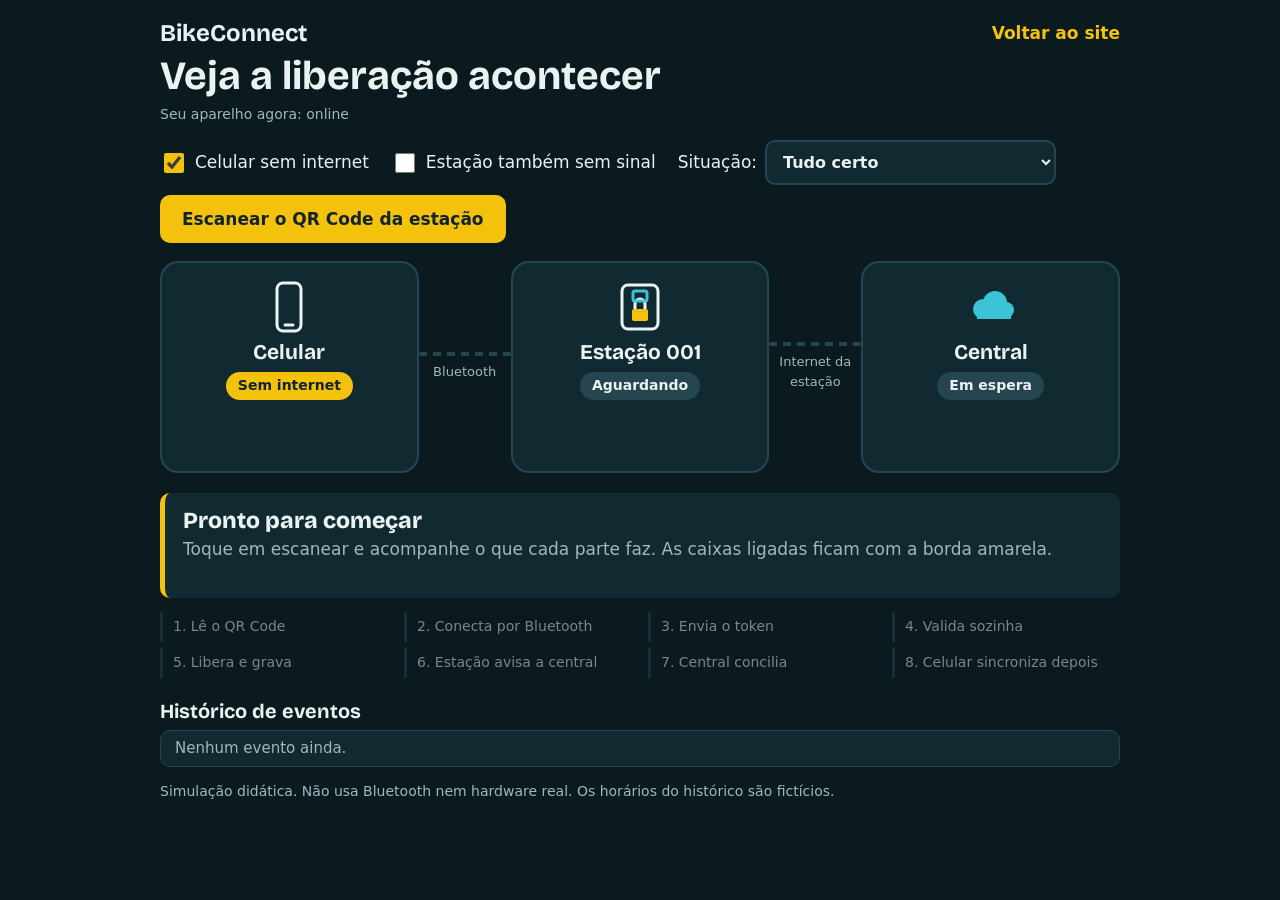
==== commit 67626b50: "Update link styles and reset function logic" ====
--- a/simulador.html
+++ b/simulador.html
@@ -32,6 +32,7 @@
 .link::before{content:"";display:block;width:100%;height:4px;background:repeating-linear-gradient(90deg,var(--line) 0 8px,transparent 8px 14px);border-radius:2px}
 .link.on::before{background:var(--sig);animation:fl .9s linear infinite alternate}
 .link.on{color:var(--sig);font-weight:700}
+.link.off{color:#ff8a76;font-weight:700}.link.off::before{background:repeating-linear-gradient(90deg,var(--red) 0 8px,transparent 8px 14px)}
 @keyframes fl{from{opacity:.35}to{opacity:1}}
 .cap{background:var(--sf);border-left:5px solid var(--sig);border-radius:10px;padding:14px 18px;margin:20px 0 14px;min-height:6.2em}
 .cap b{display:block;font:800 23px "Bricolage Grotesque",sans-serif;margin-bottom:2px}
@@ -49,7 +50,7 @@
 @media(max-width:720px){
  body{font-size:16px}.stage{flex-direction:column}.link{flex-basis:auto;min-height:62px;flex-direction:row;gap:10px}
  .link::before{width:4px;height:36px;background:repeating-linear-gradient(180deg,var(--line) 0 8px,transparent 8px 14px)}
- .link.on::before{background:var(--sig)}ol{grid-template-columns:1fr 1fr}.ctl button{width:100%}
+ .link.on::before{background:var(--sig)}.link.off::before{background:repeating-linear-gradient(180deg,var(--red) 0 8px,transparent 8px 14px)}ol{grid-template-columns:1fr 1fr}.ctl button{width:100%}
 }
 @media(prefers-reduced-motion:reduce){*{animation:none!important;transition:none!important}}
 </style>
@@ -88,11 +89,11 @@
 var T0=10*3600+32*60,clock=T0;
 function fmt(t){function z(n){return(n<10?'0':'')+n}return z(Math.floor(t/3600))+':'+z(Math.floor(t/60)%60)+':'+z(t%60)}
 function log(txt,bad){var l=$('log');if(l.firstChild&&l.firstChild.className==='empty')l.innerHTML='';var li=document.createElement('li');if(bad)li.className='bad';li.innerHTML='<time>'+fmt(clock)+'</time>'+txt;l.appendChild(li);l.scrollTop=l.scrollHeight}
-function reset(){clock=T0;chip('cP',$('offP').checked?'Sem internet':'Com internet',$('offP').checked?'':'ok');chip('cS','Aguardando','mute');chip('cC','Em espera','mute');['tP','tS','tC'].forEach(function(i){$(i).textContent=''});['aP','aS','aC','l1','l2'].forEach(function(i){$(i).classList.remove('on')});$('ol').innerHTML='';$('log').innerHTML='<li class="empty">Nenhum evento ainda.</li>'}
+function reset(){clock=T0;var s=$('offS').checked;chip('cP',$('offP').checked?'Sem internet':'Com internet',$('offP').checked?'':'ok');chip('cS',s?'Sem sinal':'Aguardando',s?'bad':'mute');chip('cC',s?'Sem contato':'Em espera','mute');['tP','tS','tC'].forEach(function(i){$(i).textContent=''});if(s)$('tS').textContent='Sem conexão com a central';['aP','aS','aC','l1','l2'].forEach(function(i){$(i).classList.remove('on')});$('l2').classList.toggle('off',s);$('m2').textContent=s?'sem conexão':'Internet da estação';$('m1').textContent='Bluetooth';var pv=steps();$('ol').innerHTML=pv.map(function(x,i){return'<li>'+(i+1)+'. '+x.t+'</li>'}).join('');$('log').innerHTML='<li class="empty">Nenhum evento ainda.</li>'}
 function steps(){
  var p=$('offP').checked,s=$('offS').checked,sc=$('sc').value,ok=sc==='ok',a=[];
  function A(t,d,on,lk,fn,lg,dt,bad){a.push({t:t,d:d,on:on,lk:lk,fn:fn,lg:lg,dt:dt||3,bad:bad})}
- A('Lê o QR Code','O QR Code só diz qual é a estação (EST-001). Não é uma senha. A câmera lê isso sozinha, sem internet.',['aP'],null,function(){$('tP').textContent='Lendo o QR Code da estação';chip('cS','Pronta')},'QR Code lido: estação EST-001',2);
+ A('Lê o QR Code','O QR Code só diz qual é a estação (EST-001). Não é uma senha. A câmera lê isso sozinha, sem internet.',['aP'],null,function(){$('tP').textContent='Lendo o QR Code da estação';if(!$('offS').checked)chip('cS','Pronta')},'QR Code lido: estação EST-001',2);
  A('Conecta por Bluetooth','O celular conversa direto com a estação, sem passar pela internet.',['aP','aS'],['l1','Bluetooth'],function(){$('tP').textContent='Conectando à estação'},'Conexão Bluetooth iniciada',3);
  if(sc==='btfail'){
   A('Bluetooth falha','O sinal caiu ou o celular saiu do alcance. Sem a conexão direta, nada chega à estação e a trava continua fechada.',['aP','aS'],['l1','sem conexão'],function(){chip('cS','Sem conexão','bad');$('tP').textContent='Não conectou'},'Bluetooth desconectado',4,1);
@@ -110,7 +111,7 @@
   A('Recusa a liberação',m[1],['aS','aP'],null,function(){chip('cS','Recusado','bad');$('tS').textContent=m[0];$('tP').textContent='Bicicleta não liberada'},m[2],2,1);
   A('Grava a tentativa','A estação guarda a tentativa recusada para auditoria. A trava continua fechada.',['aS'],null,function(){$('tS').textContent='Tentativa registrada'},'Tentativa recusada gravada na memória',2);
  }
- if(s)A('Registro na fila','A estação está sem sinal agora. O registro fica guardado e segue assim que a conexão voltar.',['aS'],null,function(){chip('cS','Sem sinal');$('tS').textContent='1 registro na fila'},'Estação sem sinal: 1 registro na fila',3);
+ if(s)A('Registro na fila','A estação está sem sinal agora. O registro fica guardado e segue assim que a conexão voltar.',['aS'],null,function(){chip('cS','Sem sinal · 1 pendente','bad');$('tS').textContent='1 registro na fila, aguardando conexão'},'Estação sem sinal: 1 registro na fila',3);
  A(s?'Estação recupera a conexão e avisa a central':'Estação avisa a central',ok?'A estação tem conexão própria. Ela envia à central os dados da retirada feita offline: usuário, token usado, estação e horário.':'A estação envia à central o registro da tentativa recusada.',['aS','aC'],['l2',ok?'registro da retirada':'tentativa recusada'],function(){chip('cS','Conectada','ok');$('tS').textContent='Registro enviado';chip('cC','Recebendo')},(s?'Conexão restabelecida. ':'')+'Registro sincronizado com a central',s?780:3);
  A(ok?'Central concilia':'Central registra a tentativa',ok?'A central confere o token, registra a viagem e prepara a cobrança, mesmo que o celular ainda esteja sem internet.':'A central guarda a tentativa e pode alertar a operação se ela se repetir. Nenhuma viagem é cobrada.',['aC'],null,function(){chip('cC',ok?'Viagem registrada':'Tentativa registrada','ok');$('tC').textContent=ok?'Usuário, estação e horário salvos':'Nenhuma viagem criada'},ok?'Central registrou a viagem':'Central registrou a tentativa recusada',3);
  if(p&&ok)A('Celular sincroniza depois','Ao recuperar a internet, o app recebe o comprovante da viagem e novos tokens.',['aP','aC'],['l2','comprovante'],function(){chip('cP','Online','ok');$('tP').textContent='Comprovante recebido'},'Celular online: comprovante e novos tokens recebidos',5);
@@ -120,14 +121,14 @@
  for(var i=0;i<a.length;i++){var x=a[i];
   ['aP','aS','aC','l1','l2'].forEach(function(k){$(k).classList.remove('on')});
   for(var j=0;j<i;j++)li[j].className='done';li[i].className='on';
-  x.on.forEach(function(k){$(k).classList.add('on')});
+  x.on.forEach(function(k){$(k).classList.add('on')});if(x.lk&&x.lk[0]==='l2')$('l2').classList.remove('off');
   if(x.lk){$(x.lk[0]).classList.add('on');$('m'+x.lk[0].slice(1)).textContent=x.lk[1]}
   clock+=x.dt;$('ct').textContent=(i+1)+'. '+x.t;$('cd').textContent=x.d;x.fn();log(x.lg,x.bad);await wait(2800)}
  ['aP','aS','aC','l1','l2'].forEach(function(k){$(k).classList.remove('on')});
  for(var j=0;j<li.length;j++)li[j].className='done';
- $('ct').textContent='Pronto';$('cd').textContent=ok?'A bicicleta saiu sem o celular precisar de internet, e a central ficou com o registro completo da retirada.':'A bicicleta continuou travada. A estação decidiu sozinha, sem internet, e a tentativa ficou registrada.';
+ $('l2').classList.remove('off');$('m2').textContent='Internet da estação';$('ct').textContent='Pronto';$('cd').textContent=ok?'A bicicleta saiu sem o celular precisar de internet, e a central ficou com o registro completo da retirada.':'A bicicleta continuou travada. A estação decidiu sozinha, sem internet, e a tentativa ficou registrada.';
  run=false;this.disabled=false;$('sc').disabled=false;this.textContent='Repetir simulação'};
-$('sc').onchange=function(){if(!run)reset()};
+$('sc').onchange=function(){if(!run)reset()};$('offS').onchange=function(){if(!run)reset()};
 $('offP').onchange=function(){if(!run)reset()};reset();
 })();
 </script>
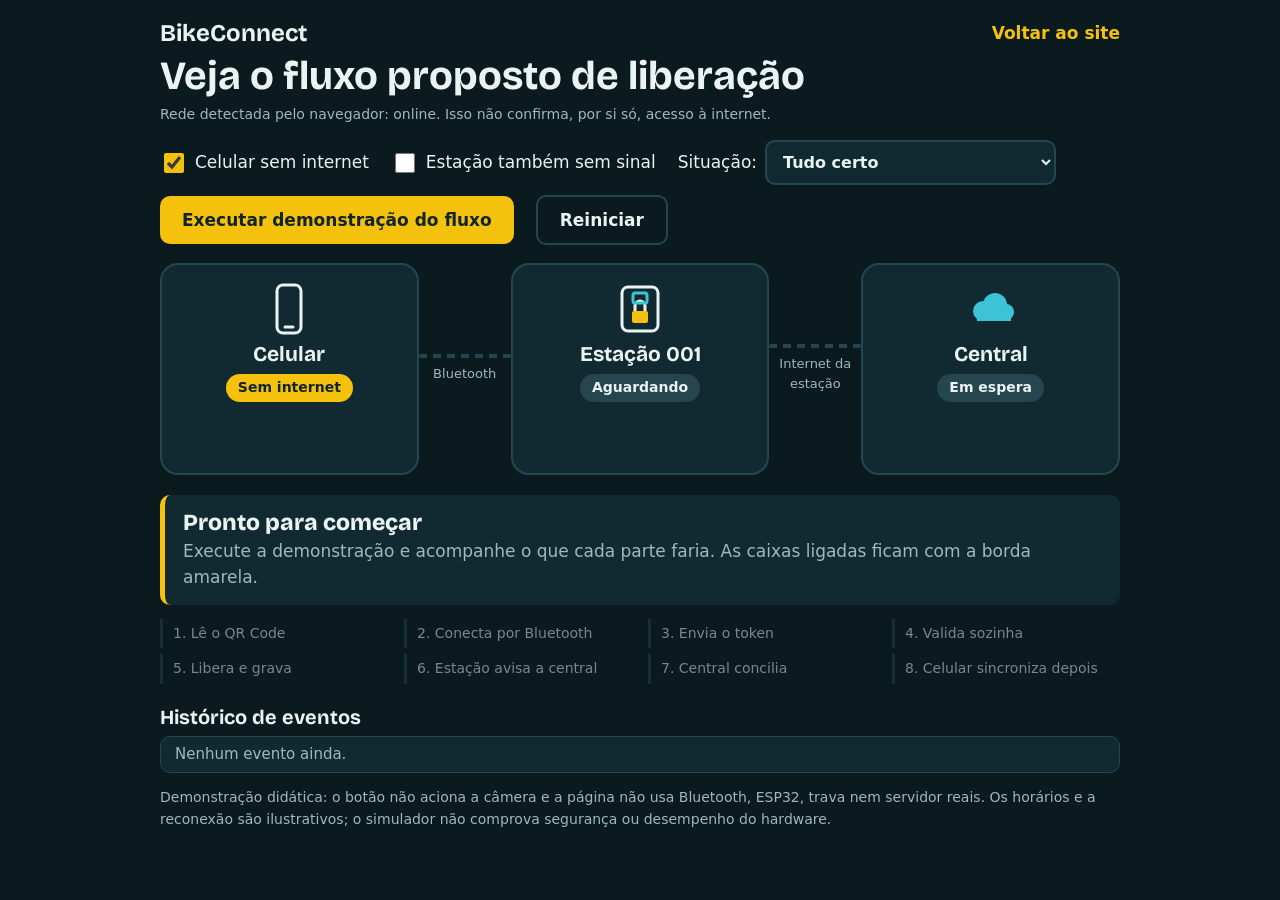
==== commit b05670d4: "Update simulador.html" ====
--- a/simulador.html
+++ b/simulador.html
@@ -3,7 +3,9 @@
 <head>
 <meta charset="utf-8">
 <meta name="viewport" content="width=device-width, initial-scale=1, viewport-fit=cover">
-<title>Simulador BikeConnect</title>
+<title>Simulador BikeConnect | Demonstração didática</title>
+<meta name="description" content="Simulação didática do fluxo de liberação offline do BikeConnect.">
+<meta name="theme-color" content="#0a1a1f">
 <link href="https://fonts.googleapis.com/css2?family=Bricolage+Grotesque:wght@600;800&display=swap" rel="stylesheet">
 <style>
 :root{--bg:#0a1a1f;--sf:#112a31;--ink:#eaf3f1;--mute:#9fb8bd;--sig:#f4c20d;--teal:#3cc4d6;--line:#25464f;--red:#e5533d;--ok:#2fb57a}
@@ -19,6 +21,9 @@
 .ctl input{width:20px;height:20px;accent-color:var(--sig)}
 button{font:700 17px system-ui;padding:13px 22px;border:0;border-radius:10px;background:var(--sig);color:#11242c;cursor:pointer;min-height:48px}
 button[disabled]{opacity:.5;cursor:default}
+button.secondary{background:transparent;color:var(--ink);border:2px solid var(--line)}
+.ctl button{margin:0}
+.statusline{min-height:1.5em}
 :focus-visible{outline:3px solid var(--teal);outline-offset:3px}
 .stage{display:flex;align-items:stretch;gap:0}
 .actor{flex:1 1 0;background:var(--sf);border:2px solid var(--line);border-radius:18px;padding:16px;text-align:center;transition:border-color .3s,transform .3s}
@@ -58,13 +63,13 @@
 <body>
 <div class="wrap">
 <div class="top"><h2 style="font-size:24px">BikeConnect</h2><a href="index.html">Voltar ao site</a></div>
-<h1 style="font-size:clamp(28px,6vw,40px)">Veja a liberação acontecer</h1>
-<p id="net" class="note" style="margin:6px 0 0"></p>
+<h1 style="font-size:clamp(28px,6vw,40px)">Veja o fluxo proposto de liberação</h1>
+<p id="net" class="note statusline" style="margin:6px 0 0" aria-live="polite"></p>
 <div class="ctl">
  <label><input type="checkbox" id="offP" checked> Celular sem internet</label>
  <label><input type="checkbox" id="offS"> Estação também sem sinal</label>
  <div class="sel"><label for="sc" style="min-height:0">Situação:</label><select id="sc"><option value="ok">Tudo certo</option><option value="invalid">Token inválido (falsificado)</option><option value="expired">Token expirado</option><option value="used">Token já utilizado</option><option value="btfail">Bluetooth desconectado</option></select></div>
- <button id="go">Escanear o QR Code da estação</button>
+ <button id="go" type="button">Executar demonstração do fluxo</button><button id="reset" class="secondary" type="button">Reiniciar</button>
 </div>
 <div class="stage">
  <div class="actor" id="aP"><svg viewBox="0 0 56 56" fill="none" stroke="#eaf3f1" stroke-width="3"><rect x="16" y="4" width="24" height="48" rx="6"/><path d="M24 46h8" stroke-linecap="round"/></svg><h3>Celular</h3><span class="chip" id="cP">Sem internet</span><p id="tP"></p></div>
@@ -73,63 +78,68 @@
  <div class="link" id="l2"><span id="m2">Internet da estação</span></div>
  <div class="actor" id="aC"><svg viewBox="0 0 56 56" fill="#3cc4d6"><circle cx="20" cy="30" r="10"/><circle cx="32" cy="24" r="12"/><circle cx="43" cy="31" r="8"/><rect x="14" y="30" width="34" height="10"/></svg><h3>Central</h3><span class="chip mute" id="cC">Em espera</span><p id="tC"></p></div>
 </div>
-<div class="cap" aria-live="polite"><b id="ct">Pronto para começar</b><span id="cd">Toque em escanear e acompanhe o que cada parte faz. As caixas ligadas ficam com a borda amarela.</span></div>
+<div class="cap" aria-live="polite"><b id="ct">Pronto para começar</b><span id="cd">Execute a demonstração e acompanhe o que cada parte faria. As caixas ligadas ficam com a borda amarela.</span></div>
 <ol id="ol"></ol>
 <h2 class="logh">Histórico de eventos</h2>
 <ul id="log" aria-label="Histórico de eventos da simulação"><li class="empty">Nenhum evento ainda.</li></ul>
-<p class="note">Simulação didática. Não usa Bluetooth nem hardware real. Os horários do histórico são fictícios.</p>
+<p class="note">Demonstração didática: o botão não aciona a câmera e a página não usa Bluetooth, ESP32, trava nem servidor reais. Os horários e a reconexão são ilustrativos; o simulador não comprova segurança ou desempenho do hardware.</p>
 </div>
 <script>
 (function(){
 var $=function(i){return document.getElementById(i)},run=false;
 if(/embed/.test(location.search))document.body.className='embed';
-function net(){$('net').textContent='Seu aparelho agora: '+(navigator.onLine?'online':'offline')}net();addEventListener('online',net);addEventListener('offline',net);
+function net(){$('net').textContent='Rede detectada pelo navegador: '+(navigator.onLine?'online':'offline')+'. Isso não confirma, por si só, acesso à internet.'}net();addEventListener('online',net);addEventListener('offline',net);
 function wait(t){return new Promise(function(r){setTimeout(r,t)})}
 function chip(id,txt,k){var e=$(id);e.textContent=txt;e.className='chip'+(k?' '+k:'')}
 var T0=10*3600+32*60,clock=T0;
 function fmt(t){function z(n){return(n<10?'0':'')+n}return z(Math.floor(t/3600))+':'+z(Math.floor(t/60)%60)+':'+z(t%60)}
-function log(txt,bad){var l=$('log');if(l.firstChild&&l.firstChild.className==='empty')l.innerHTML='';var li=document.createElement('li');if(bad)li.className='bad';li.innerHTML='<time>'+fmt(clock)+'</time>'+txt;l.appendChild(li);l.scrollTop=l.scrollHeight}
-function reset(){clock=T0;var s=$('offS').checked;chip('cP',$('offP').checked?'Sem internet':'Com internet',$('offP').checked?'':'ok');chip('cS',s?'Sem sinal':'Aguardando',s?'bad':'mute');chip('cC',s?'Sem contato':'Em espera','mute');['tP','tS','tC'].forEach(function(i){$(i).textContent=''});if(s)$('tS').textContent='Sem conexão com a central';['aP','aS','aC','l1','l2'].forEach(function(i){$(i).classList.remove('on')});$('l2').classList.toggle('off',s);$('m2').textContent=s?'sem conexão':'Internet da estação';$('m1').textContent='Bluetooth';var pv=steps();$('ol').innerHTML=pv.map(function(x,i){return'<li>'+(i+1)+'. '+x.t+'</li>'}).join('');$('log').innerHTML='<li class="empty">Nenhum evento ainda.</li>'}
+function log(txt,bad){var l=$('log');if(l.firstChild&&l.firstChild.className==='empty')l.replaceChildren();var li=document.createElement('li');if(bad)li.className='bad';var tm=document.createElement('time');tm.textContent=fmt(clock);li.appendChild(tm);li.appendChild(document.createTextNode(txt));l.appendChild(li);l.scrollTop=l.scrollHeight}
+function reset(){clock=T0;var s=$('offS').checked;chip('cP',$('offP').checked?'Sem internet':'Com internet',$('offP').checked?'':'ok');chip('cS',s?'Sem sinal':'Aguardando',s?'bad':'mute');chip('cC',s?'Sem contato':'Em espera','mute');['tP','tS','tC'].forEach(function(i){$(i).textContent=''});if(s)$('tS').textContent='Sem conexão com a central';['aP','aS','aC','l1','l2'].forEach(function(i){$(i).classList.remove('on')});$('l2').classList.toggle('off',s);$('m2').textContent=s?'sem conexão':'Internet da estação';$('m1').textContent='Bluetooth';var pv=steps();$('ol').replaceChildren();pv.forEach(function(x,i){var li=document.createElement('li');li.textContent=(i+1)+'. '+x.t;$('ol').appendChild(li)});$('log').replaceChildren();var empty=document.createElement('li');empty.className='empty';empty.textContent='Nenhum evento ainda.';$('log').appendChild(empty)}
 function steps(){
  var p=$('offP').checked,s=$('offS').checked,sc=$('sc').value,ok=sc==='ok',a=[];
  function A(t,d,on,lk,fn,lg,dt,bad){a.push({t:t,d:d,on:on,lk:lk,fn:fn,lg:lg,dt:dt||3,bad:bad})}
- A('Lê o QR Code','O QR Code só diz qual é a estação (EST-001). Não é uma senha. A câmera lê isso sozinha, sem internet.',['aP'],null,function(){$('tP').textContent='Lendo o QR Code da estação';if(!$('offS').checked)chip('cS','Pronta')},'QR Code lido: estação EST-001',2);
+ A('Lê o QR Code','Nesta demonstração, o QR Code é representado pelo identificador EST-001. Ele não é uma senha. Em um app real, a câmera leria esse identificador sem consultar a internet.',['aP'],null,function(){$('tP').textContent='Lendo o QR Code da estação';if(!$('offS').checked)chip('cS','Pronta')},'QR Code lido: estação EST-001',2);
  A('Conecta por Bluetooth','O celular conversa direto com a estação, sem passar pela internet.',['aP','aS'],['l1','Bluetooth'],function(){$('tP').textContent='Conectando à estação'},'Conexão Bluetooth iniciada',3);
  if(sc==='btfail'){
   A('Bluetooth falha','O sinal caiu ou o celular saiu do alcance. Sem a conexão direta, nada chega à estação e a trava continua fechada.',['aP','aS'],['l1','sem conexão'],function(){chip('cS','Sem conexão','bad');$('tP').textContent='Não conectou'},'Bluetooth desconectado',4,1);
   A('Retirada negada','Sem conexão não há como autorizar. O usuário precisa chegar mais perto e tentar de novo.',['aP'],null,function(){$('tP').textContent='Bicicleta não liberada'},'Retirada não autorizada: sem Bluetooth',2,1);
   return a}
- A('Envia o token','O token é uma credencial assinada, de curta duração. O app baixou antes, quando havia sinal.',['aP','aS'],['l1','token assinado'],function(){$('tP').textContent='Enviando o token';$('tS').textContent='Recebendo o token'},'Token recebido pela estação',2);
+ A('Envia o token',$('offP').checked?'No produto planejado, o token será uma credencial assinada e de curta duração, baixada previamente quando havia internet.':'No produto planejado, o celular online poderá obter ou renovar a credencial antes de enviá-la à estação.',['aP','aS'],['l1','token assinado'],function(){$('tP').textContent='Enviando o token';$('tS').textContent='Recebendo o token'},'Token recebido pela estação',2);
  if(ok){
-  A('Valida sozinha','A estação confere a assinatura, a validade e se o token ainda não foi usado. Não precisa perguntar a ninguém.',['aS'],null,function(){chip('cS','Conferindo');$('tS').textContent='Assinatura e validade ok'},'Assinatura validada; token dentro do prazo e ainda não usado',2);
-  A('Libera e grava','A trava abre e a estação guarda o registro da retirada: quem, qual token, qual hora. O token passa a constar como usado.',['aS','aP'],null,function(){chip('cS','Trava aberta','ok');$('tS').textContent='Registro gravado na memória';$('tP').textContent='Bicicleta liberada!'},'Bicicleta liberada; registro salvo na memória da estação',3);
+  A('Valida sozinha','No produto planejado, a estação precisará conferir assinatura, validade com relógio confiável e histórico local de uso. Esta tela apenas representa essas verificações.',['aS'],null,function(){chip('cS','Conferindo');$('tS').textContent='Assinatura e validade ok'},'Assinatura validada; token dentro do prazo e ainda não usado',2);
+  A('Libera e grava','No produto real, a trava só poderá abrir após validação e gravação segura do evento. Aqui, a abertura é apenas ilustrativa. O identificador passa a constar como usado nesta estação.',['aS','aP'],null,function(){chip('cS','Trava aberta','ok');$('tS').textContent='Registro gravado na memória';$('tP').textContent='Bicicleta liberada!'},'Bicicleta liberada; registro salvo na memória da estação',3);
  }else{
   var m={invalid:['Assinatura inválida','A assinatura não bate com a chave da central: o token foi inventado ou alterado.','Recusado: assinatura inválida'],
-   expired:['Token vencido','A validade de 24 a 48 horas acabou. O celular precisa de internet uma vez para baixar um token novo.','Recusado: token expirado'],
-   used:['Token já utilizado','A estação guarda os identificadores já usados e reconhece a repetição, mesmo sem internet.','Recusado: token já utilizado']}[sc];
-  A('Valida sozinha','A estação confere a assinatura, a validade e se o token já foi usado.',['aS'],null,function(){chip('cS','Conferindo');$('tS').textContent='Conferindo o token'},'Validando assinatura, validade e uso do token',2);
+   expired:['Token vencido','A validade configurada para essa credencial acabou. O celular precisa de internet uma vez para baixar um token novo.','Recusado: token expirado'],
+   used:['Token já utilizado','A estação só reconhece reutilização localmente se já tiver registrado aquele identificador; outras estações offline não compartilham esse histórico.','Recusado: token já utilizado']}[sc];
+  A('Valida sozinha','No produto planejado, a estação precisará conferir assinatura, validade com relógio confiável e histórico local de uso. Esta tela apenas representa essas verificações.',['aS'],null,function(){chip('cS','Conferindo');$('tS').textContent='Conferindo o token'},'Validando assinatura, validade e uso do token',2);
   A('Recusa a liberação',m[1],['aS','aP'],null,function(){chip('cS','Recusado','bad');$('tS').textContent=m[0];$('tP').textContent='Bicicleta não liberada'},m[2],2,1);
-  A('Grava a tentativa','A estação guarda a tentativa recusada para auditoria. A trava continua fechada.',['aS'],null,function(){$('tS').textContent='Tentativa registrada'},'Tentativa recusada gravada na memória',2);
+  A('Grava a tentativa','No produto real, a estação deverá guardar a tentativa recusada para auditoria. A trava continua fechada.',['aS'],null,function(){$('tS').textContent='Tentativa registrada'},'Tentativa recusada gravada na memória',2);
  }
- if(s)A('Registro na fila','A estação está sem sinal agora. O registro fica guardado e segue assim que a conexão voltar.',['aS'],null,function(){chip('cS','Sem sinal · 1 pendente','bad');$('tS').textContent='1 registro na fila, aguardando conexão'},'Estação sem sinal: 1 registro na fila',3);
- A(s?'Estação recupera a conexão e avisa a central':'Estação avisa a central',ok?'A estação tem conexão própria. Ela envia à central os dados da retirada feita offline: usuário, token usado, estação e horário.':'A estação envia à central o registro da tentativa recusada.',['aS','aC'],['l2',ok?'registro da retirada':'tentativa recusada'],function(){chip('cS','Conectada','ok');$('tS').textContent='Registro enviado';chip('cC','Recebendo')},(s?'Conexão restabelecida. ':'')+'Registro sincronizado com a central',s?780:3);
- A(ok?'Central concilia':'Central registra a tentativa',ok?'A central confere o token, registra a viagem e prepara a cobrança, mesmo que o celular ainda esteja sem internet.':'A central guarda a tentativa e pode alertar a operação se ela se repetir. Nenhuma viagem é cobrada.',['aC'],null,function(){chip('cC',ok?'Viagem registrada':'Tentativa registrada','ok');$('tC').textContent=ok?'Usuário, estação e horário salvos':'Nenhuma viagem criada'},ok?'Central registrou a viagem':'Central registrou a tentativa recusada',3);
+ if(s)A('Registro na fila','A estação está sem sinal. No produto real, o evento deverá ficar em armazenamento local persistente e ser enviado quando a conexão voltar.',['aS'],null,function(){chip('cS','Sem sinal · 1 pendente','bad');$('tS').textContent='1 registro na fila, aguardando conexão'},'Estação sem sinal: 1 registro na fila',3);
+ A(s?'Estação recupera a conexão e avisa a central':'Estação avisa a central',ok?'No produto planejado, a estação envia à central os dados mínimos do evento: identificador da credencial, estação, resultado e horário.':'No produto planejado, a estação envia à central o registro da tentativa recusada.',['aS','aC'],['l2',ok?'registro da retirada':'tentativa recusada'],function(){chip('cS','Conectada','ok');$('tS').textContent='Registro enviado';chip('cC','Recebendo')},(s?'Conexão restabelecida. ':'')+'Registro sincronizado com a central',s?780:3);
+ A(ok?'Central concilia':'Central registra a tentativa',ok?'No produto planejado, a central reconcilia o evento recebido com os registros e aplica as regras da operadora. A sincronização da estação não depende de o celular já ter recuperado a internet.':'No produto planejado, a central registra a tentativa recusada para auditoria. Nenhuma viagem é criada nesta demonstração.',['aC'],null,function(){chip('cC',ok?'Viagem registrada':'Tentativa registrada','ok');$('tC').textContent=ok?'Usuário, estação e horário salvos':'Nenhuma viagem criada'},ok?'Central recebeu evento para conciliação':'Central recebeu tentativa recusada',3);
  if(p&&ok)A('Celular sincroniza depois','Ao recuperar a internet, o app recebe o comprovante da viagem e novos tokens.',['aP','aC'],['l2','comprovante'],function(){chip('cP','Online','ok');$('tP').textContent='Comprovante recebido'},'Celular online: comprovante e novos tokens recebidos',5);
  return a}
-$('go').onclick=async function(){if(run)return;run=true;this.disabled=true;$('sc').disabled=true;reset();var a=steps(),ok=$('sc').value==='ok';
- $('ol').innerHTML=a.map(function(x,i){return'<li>'+(i+1)+'. '+x.t+'</li>'}).join('');var li=$('ol').children;
+$('go').onclick=async function(){if(run)return;run=true;this.disabled=true;$('sc').disabled=true;$('offP').disabled=true;$('offS').disabled=true;reset();var a=steps(),ok=$('sc').value==='ok';
+ $('ol').replaceChildren();a.forEach(function(x,i){var item=document.createElement('li');item.textContent=(i+1)+'. '+x.t;$('ol').appendChild(item)});var li=$('ol').children;
  for(var i=0;i<a.length;i++){var x=a[i];
   ['aP','aS','aC','l1','l2'].forEach(function(k){$(k).classList.remove('on')});
   for(var j=0;j<i;j++)li[j].className='done';li[i].className='on';
   x.on.forEach(function(k){$(k).classList.add('on')});if(x.lk&&x.lk[0]==='l2')$('l2').classList.remove('off');
   if(x.lk){$(x.lk[0]).classList.add('on');$('m'+x.lk[0].slice(1)).textContent=x.lk[1]}
-  clock+=x.dt;$('ct').textContent=(i+1)+'. '+x.t;$('cd').textContent=x.d;x.fn();log(x.lg,x.bad);await wait(2800)}
+  clock+=x.dt;$('ct').textContent=(i+1)+'. '+x.t;$('cd').textContent=x.d;x.fn();log(x.lg,x.bad);await wait(1700)}
  ['aP','aS','aC','l1','l2'].forEach(function(k){$(k).classList.remove('on')});
  for(var j=0;j<li.length;j++)li[j].className='done';
- $('l2').classList.remove('off');$('m2').textContent='Internet da estação';$('ct').textContent='Pronto';$('cd').textContent=ok?'A bicicleta saiu sem o celular precisar de internet, e a central ficou com o registro completo da retirada.':'A bicicleta continuou travada. A estação decidiu sozinha, sem internet, e a tentativa ficou registrada.';
- run=false;this.disabled=false;$('sc').disabled=false;this.textContent='Repetir simulação'};
+ $('l2').classList.remove('off');$('m2').textContent='Internet da estação';$('ct').textContent='Simulação concluída';
+ if(ok){$('cd').textContent=$('offP').checked?'A retirada foi autorizada com uma credencial previamente armazenada. A central recebeu o evento após a sincronização da estação.':'A retirada foi autorizada com o celular online. A central recebeu o evento da estação.'}
+ else if($('sc').value==='btfail'){$('cd').textContent='A bicicleta permaneceu travada. Sem Bluetooth, o token nem chegou à estação, então não houve tentativa para registrar.'}
+ else{$('cd').textContent='A bicicleta permaneceu travada. A tentativa foi recusada localmente e registrada para auditoria.'}
+ run=false;this.disabled=false;$('sc').disabled=false;$('offP').disabled=false;$('offS').disabled=false;this.textContent='Executar novamente'};
 $('sc').onchange=function(){if(!run)reset()};$('offS').onchange=function(){if(!run)reset()};
-$('offP').onchange=function(){if(!run)reset()};reset();
+$('offP').onchange=function(){if(!run)reset()};
+$('reset').onclick=function(){if(run)return;reset();$('ct').textContent='Pronto para começar';$('cd').textContent='Escolha as condições e inicie a simulação.';$('go').textContent='Executar demonstração do fluxo'};
+reset();
 })();
 </script>
 </body>
